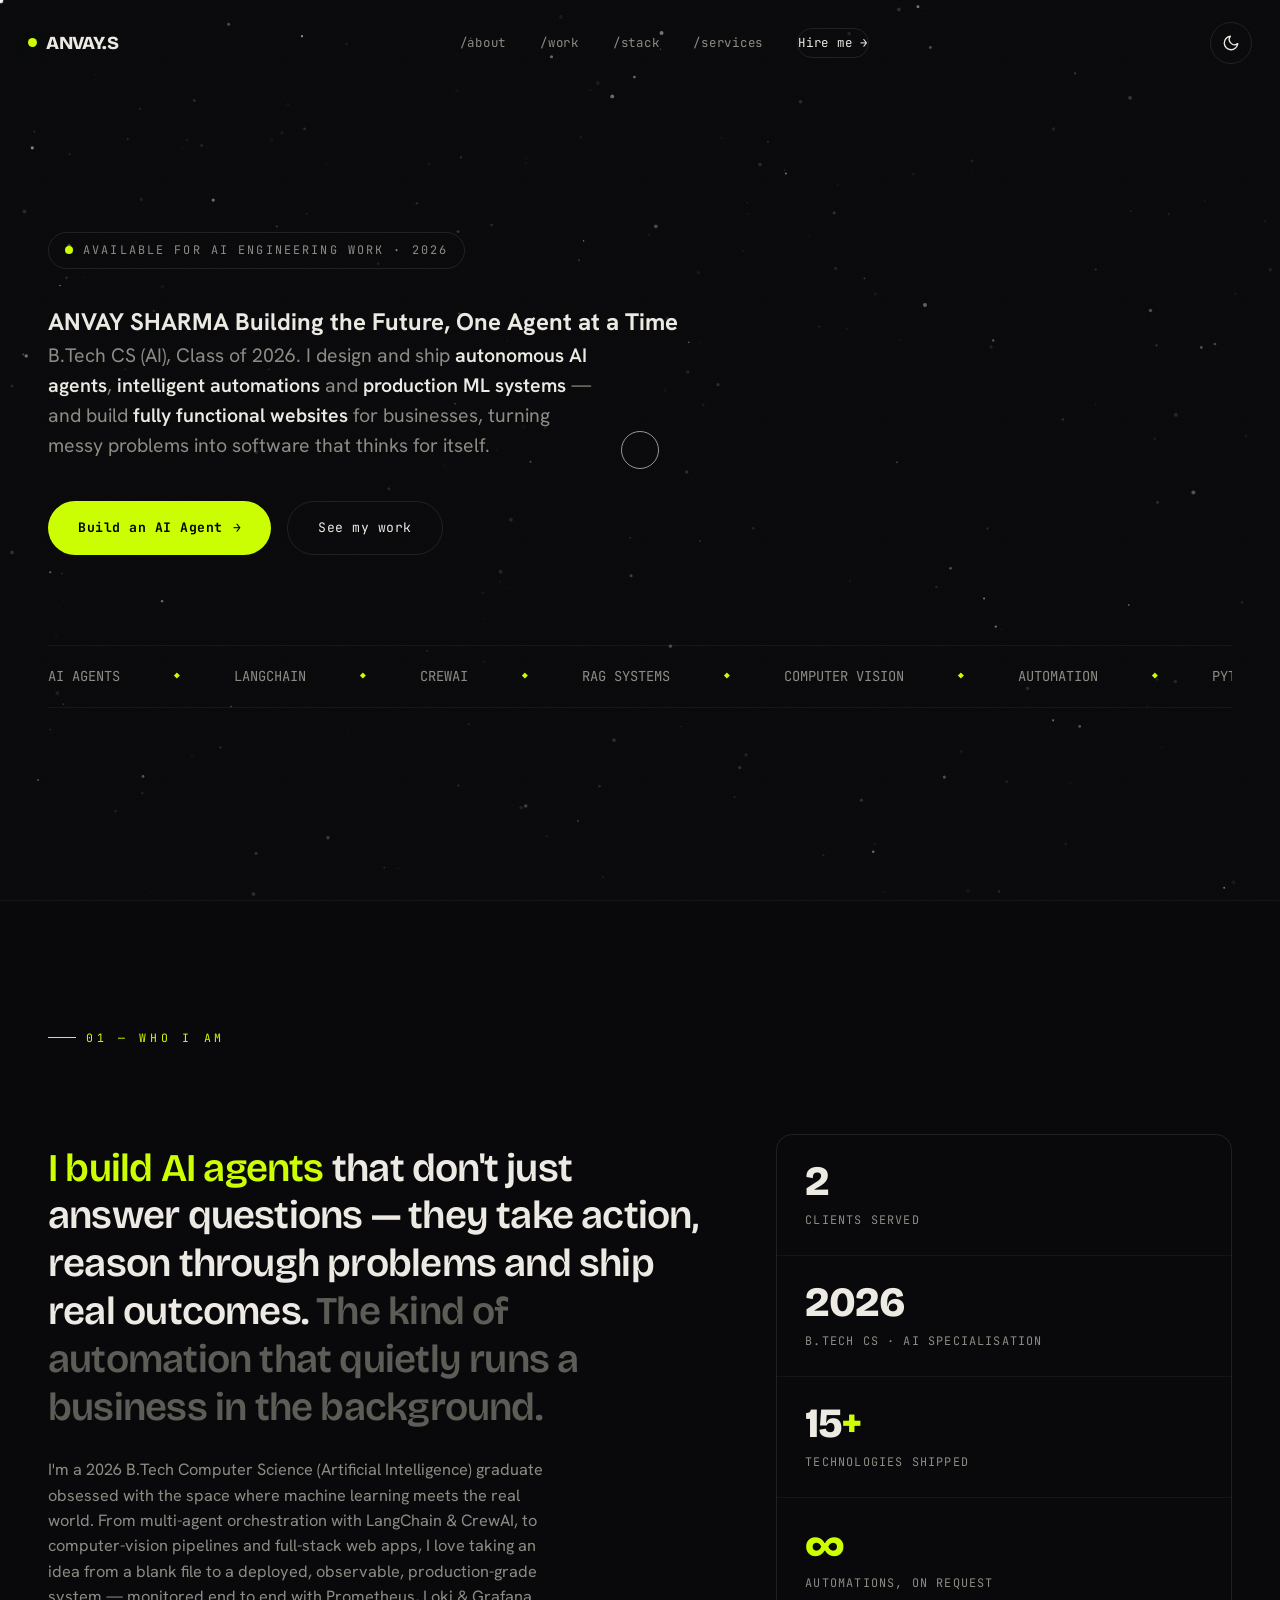
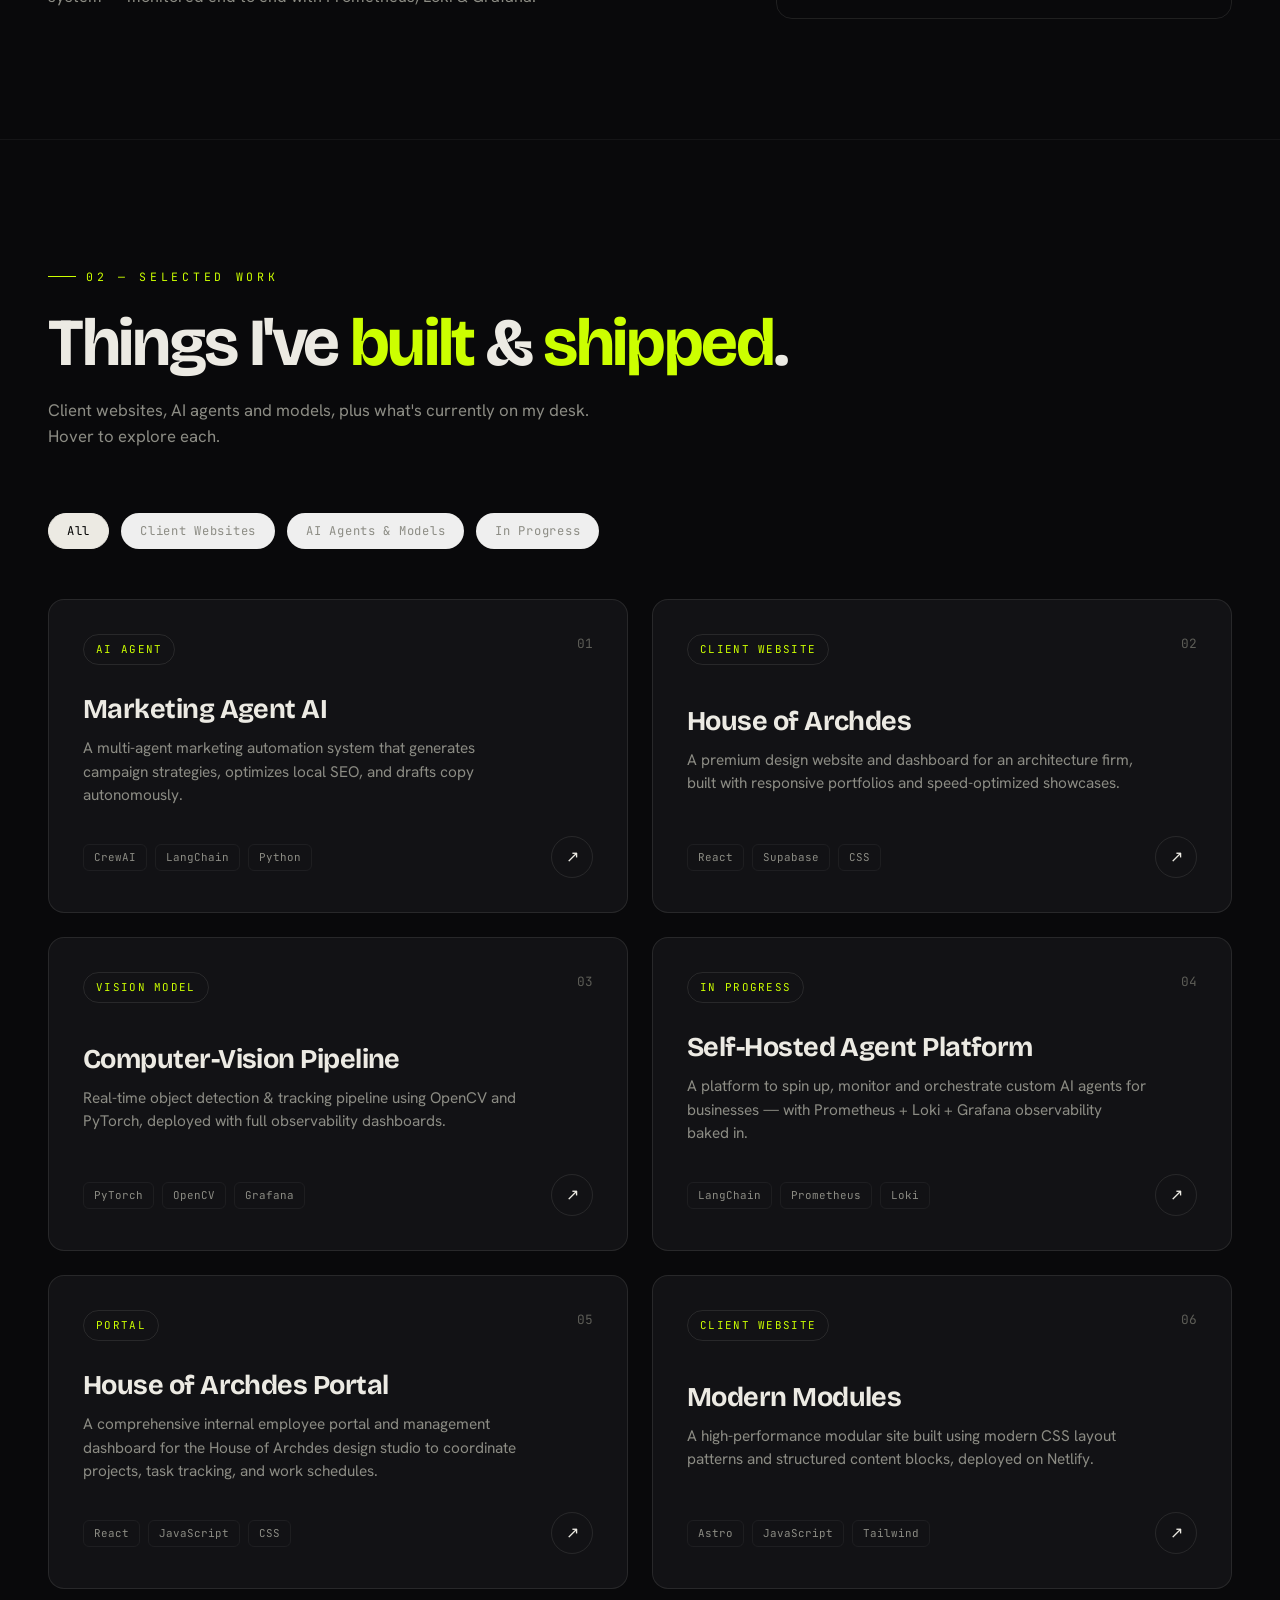
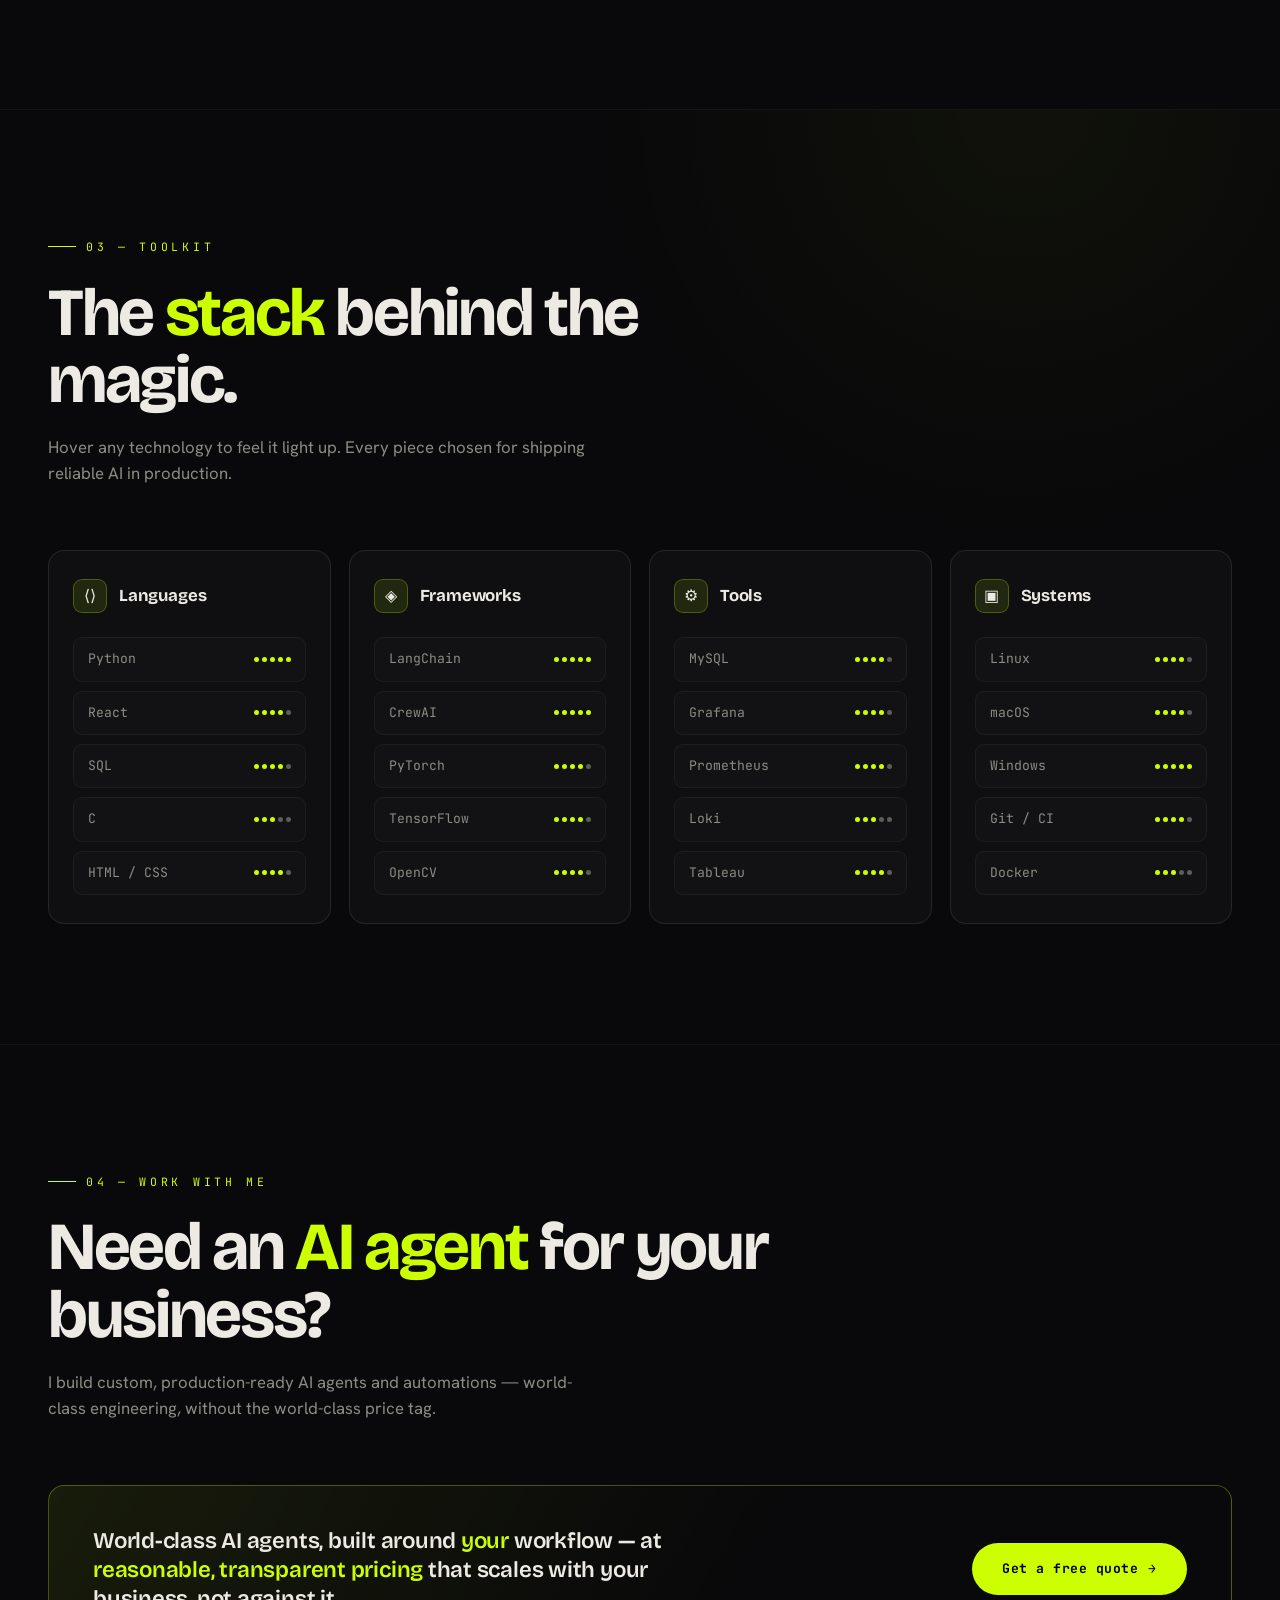
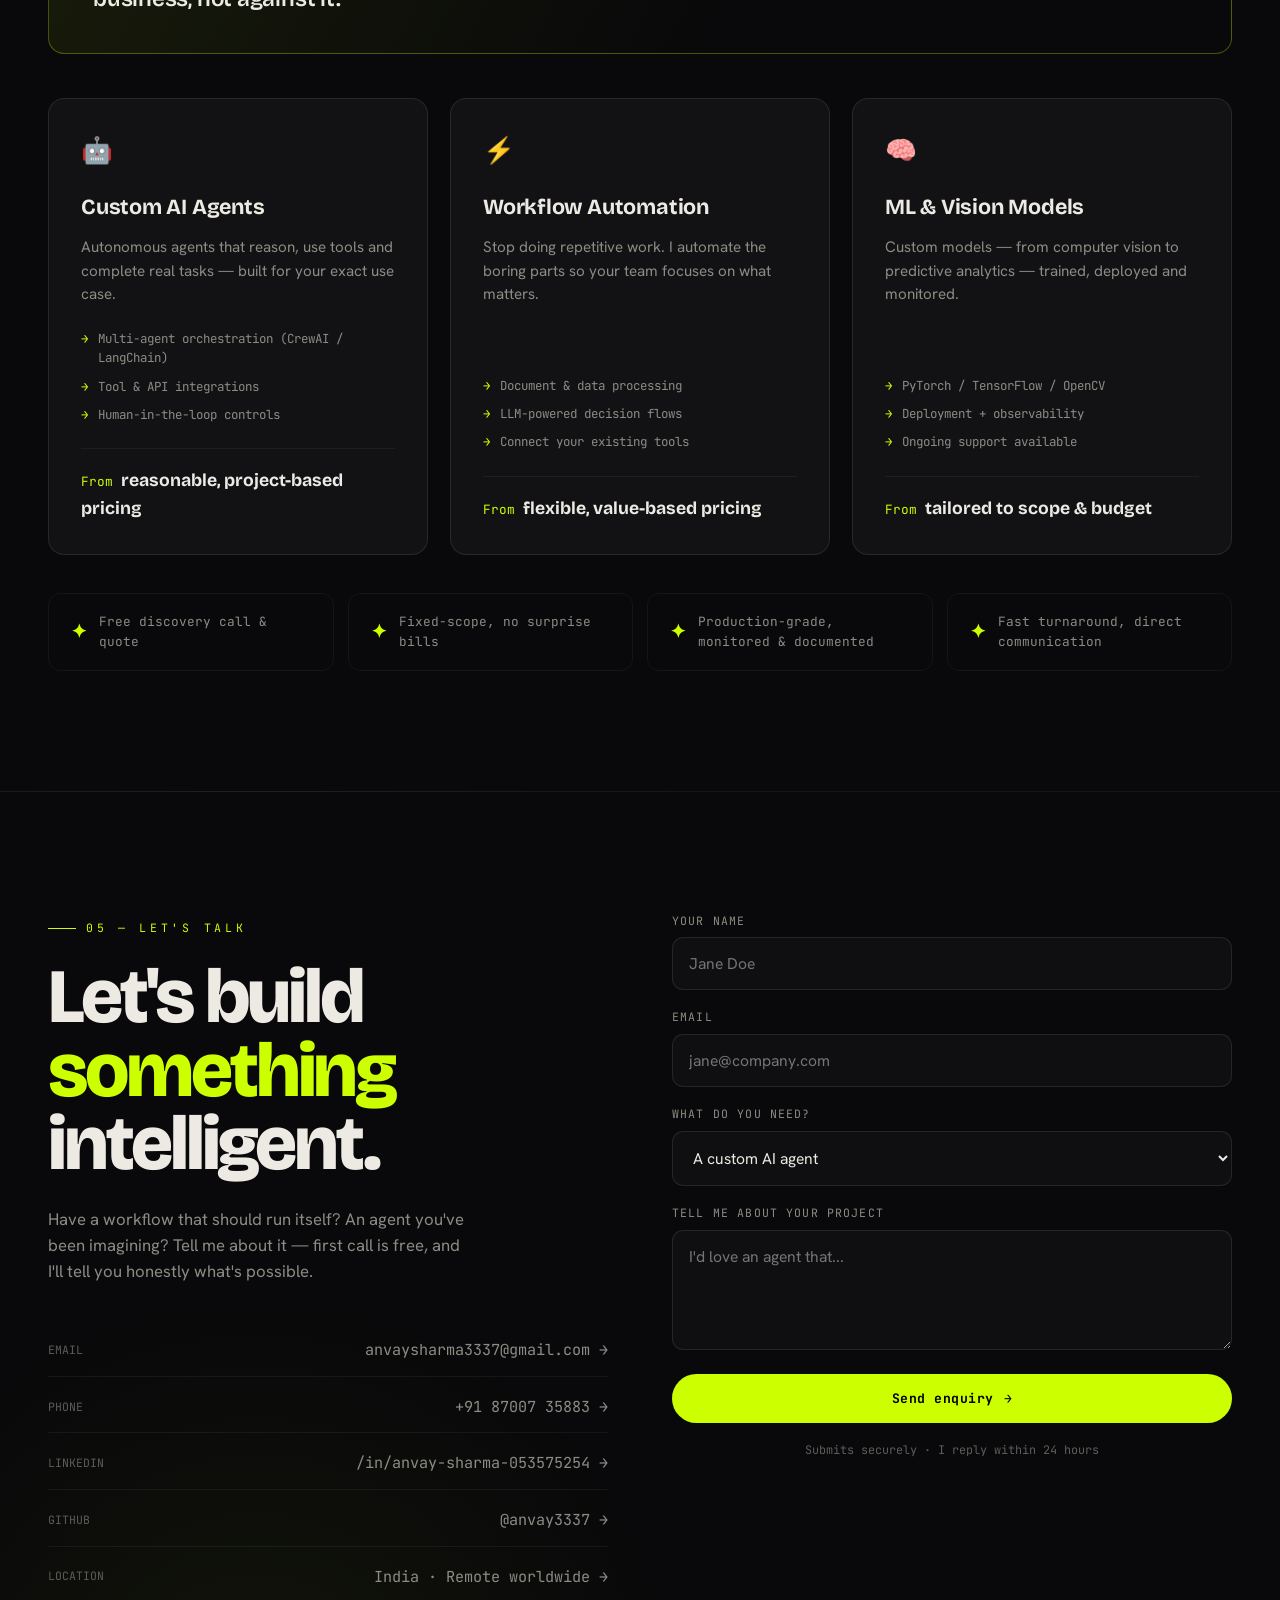
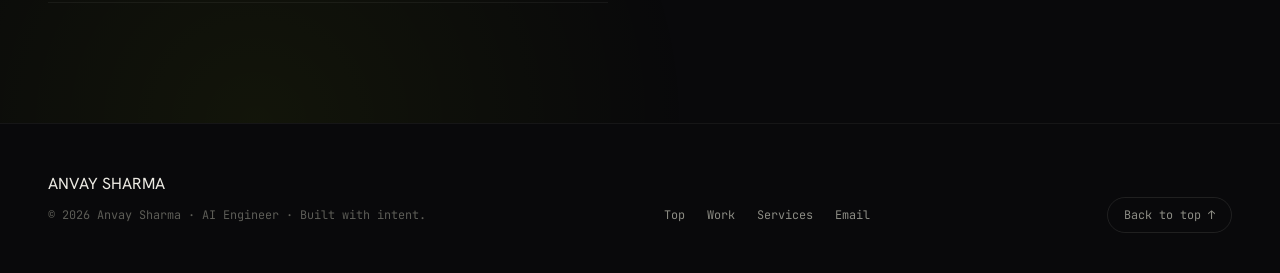
==== anvay-sharma-portfolio.html @ a7c2d381 "Replace background brain outline with updated brain.png image" ====
<!DOCTYPE html>
<html lang="en">
<head>
<meta charset="UTF-8" />
<meta name="viewport" content="width=device-width, initial-scale=1.0" />
<title>Anvay Sharma</title>
<meta name="description" content="Anvay Sharma — AI Engineer. I build world-class AI agents & automations for businesses." />

<!-- ============================================================
     FONTS  (distinctive: Bricolage Grotesque + JetBrains Mono + Hanken Grotesk)
     ============================================================ -->
<link rel="preconnect" href="https://fonts.googleapis.com">
<link rel="preconnect" href="https://fonts.gstatic.com" crossorigin>
<link href="https://fonts.googleapis.com/css2?family=Bricolage+Grotesque:opsz,wght@12..96,400;12..96,600;12..96,700;12..96,800&family=Hanken+Grotesk:wght@400;500;600&family=JetBrains+Mono:wght@400;500;700&display=swap" rel="stylesheet">

<style>
/* =================================================================
   DESIGN TOKENS
   ================================================================= */
:root{
  --bg:        #09090b;
  --bg-2:      #0f0f12;
  --bg-card:   #121215;
  --ink:       #ECEAE3;
  --muted:     #8c8c84;
  --muted-2:   #5d5d57;
  --acid:      #CCFF00;        /* electric lime — the signature */
  --acid-dim:  #9bc400;
  --line:      rgba(236,234,227,0.10);
  --line-soft: rgba(236,234,227,0.055);
  --glow:      0 0 60px rgba(204,255,0,0.25);
  --acc:       #CCFF00;        /* readable accent (text) — bright in dark mode */
  --r:         16px;
  --maxw:      1240px;
  --ease:      cubic-bezier(0.16, 1, 0.3, 1);
}

/* ---------- LIGHT THEME ---------- */
body.light{
  --bg:        #F3F1E9;
  --bg-2:      #FBFAF5;
  --bg-card:   #FFFFFF;
  --ink:       #14140F;
  --muted:     #6b6b61;
  --muted-2:   #a3a399;
  --acid:      #CCFF00;        /* keep lime bright for fills/glows */
  --acc:       #4f7000;        /* deep lime for legible accent text */
  --line:      rgba(20,20,15,0.12);
  --line-soft: rgba(20,20,15,0.07);
  --glow:      0 0 50px rgba(204,255,0,0.45);
}
/* foreground accent text uses --acc so it stays legible in light mode */
.eyebrow,.hero h1 .acc,.sec-head h2 em,.about-lead .hi,.wc-tag,
.contact-left h2 em,.svc .price,.value-strip b,
.contact-meta a:hover,.foot-links a:hover{color:var(--acc);}
.eyebrow::before{background:var(--acc);}
.svc li::before{color:var(--acc);}
body.light::after{opacity:0.015;}

/* =================================================================
   RESET / BASE
   ================================================================= */
*{margin:0;padding:0;box-sizing:border-box;}
html{scroll-behavior:smooth;}
body{
  background:var(--bg);
  color:var(--ink);
  font-family:'Hanken Grotesk',sans-serif;
  font-weight:400;
  line-height:1.55;
  overflow-x:hidden;
  -webkit-font-smoothing:antialiased;
  cursor:none;
  transition:background .5s var(--ease),color .5s var(--ease);
}
@media (pointer:coarse){ body{cursor:auto;} }
a{color:inherit;text-decoration:none;}
img{max-width:100%;display:block;}
::selection{background:var(--acid);color:#000;}

/* subtle film grain overlay */
body::after{
  content:"";position:fixed;inset:0;pointer-events:none;z-index:9998;
  opacity:0.025;
  background-image:url("data:image/svg+xml,%3Csvg xmlns='http://www.w3.org/2000/svg' width='120' height='120'%3E%3Cfilter id='n'%3E%3CfeTurbulence type='fractalNoise' baseFrequency='0.9' numOctaves='3'/%3E%3C/filter%3E%3Crect width='100%25' height='100%25' filter='url(%23n)'/%3E%3C/svg%3E");
}

/* =================================================================
   CANVAS  (mouse-reactive neural net)
   ================================================================= */
#neural{position:fixed;inset:0;z-index:0;pointer-events:none;}

/* =================================================================
   CUSTOM CURSOR
   ================================================================= */
.cursor-dot,.cursor-ring{
  position:fixed;top:0;left:0;z-index:9999;pointer-events:none;
  border-radius:50%;transform:translate(-50%,-50%);
  mix-blend-mode:difference;
}
.cursor-dot{width:7px;height:7px;background:#fff;transition:width .25s,height .25s;}
.cursor-ring{
  width:38px;height:38px;border:1px solid rgba(255,255,255,.6);
  transition:width .3s var(--ease),height .3s var(--ease),
             background .3s, border-color .3s;
}
.cursor-ring.hover{width:64px;height:64px;background:rgba(204,255,0,.15);border-color:var(--acid);}
.cursor-ring.text{width:8px;height:8px;background:#fff;border-color:transparent;}
@media (pointer:coarse){.cursor-dot,.cursor-ring{display:none;}}

/* =================================================================
   PRELOADER
   ================================================================= */
#loader{
  position:fixed;inset:0;z-index:10000;background:var(--bg);
  display:flex;align-items:center;justify-content:center;
  transition:opacity .6s,visibility .6s;
}
#loader.done{opacity:0;visibility:hidden;}
.loader-name{
  font-family:'Bricolage Grotesque';font-weight:800;
  font-size:clamp(2rem,9vw,6rem);letter-spacing:-.04em;
  color:var(--ink);overflow:hidden;display:flex;
}
.loader-name span{
  display:inline-block;transform:translateY(110%);
  animation:loadUp .8s var(--ease) forwards;
}
@keyframes loadUp{to{transform:translateY(0);}}
.loader-bar{
  position:absolute;bottom:0;left:0;height:3px;background:var(--acid);
  width:0;animation:loadBar 1.6s var(--ease) forwards;box-shadow:var(--glow);
}
@keyframes loadBar{to{width:100%;}}

/* =================================================================
   LAYOUT HELPERS
   ================================================================= */
.wrap{max-width:var(--maxw);margin:0 auto;padding:0 28px;position:relative;z-index:2;}
section{position:relative;z-index:2;}
.eyebrow{
  font-family:'JetBrains Mono';font-size:.72rem;letter-spacing:.32em;
  text-transform:uppercase;color:var(--acid);display:inline-flex;
  align-items:center;gap:10px;margin-bottom:24px;
}
.eyebrow::before{content:"";width:28px;height:1px;background:var(--acid);display:inline-block;}

/* reveal animation */
.reveal{opacity:0;transform:translateY(40px);transition:opacity .9s var(--ease),transform .9s var(--ease);}
.reveal.in{opacity:1;transform:none;}
.reveal.d1{transition-delay:.08s;} .reveal.d2{transition-delay:.16s;}
.reveal.d3{transition-delay:.24s;} .reveal.d4{transition-delay:.32s;}

/* =================================================================
   NAV
   ================================================================= */
nav{
  position:fixed;top:0;left:0;width:100%;z-index:900;
  display:flex;align-items:center;justify-content:space-between;
  padding:22px 28px;transition:padding .4s,background .4s,backdrop-filter .4s;
  max-width:100vw;
}
nav.scrolled{
  padding:14px 28px;background:rgba(9,9,11,.72);
  backdrop-filter:blur(14px);border-bottom:1px solid var(--line-soft);
}
.logo{
  font-family:'Bricolage Grotesque';font-weight:800;font-size:1.15rem;
  letter-spacing:-.02em;display:flex;align-items:center;gap:9px;
}
.logo .dot{width:9px;height:9px;border-radius:50%;background:var(--acid);box-shadow:var(--glow);
  animation:pulse 2.4s infinite;}
@keyframes pulse{0%,100%{transform:scale(1);opacity:1;}50%{transform:scale(1.4);opacity:.6;}}
.nav-links{display:flex;gap:34px;align-items:center;}
.nav-links a{
  font-family:'JetBrains Mono';font-size:.78rem;letter-spacing:.06em;
  color:var(--muted);position:relative;padding:4px 0;transition:color .3s;
}
.nav-links a::after{content:"";position:absolute;left:0;bottom:-2px;width:0;height:1px;background:var(--acid);transition:width .35s var(--ease);}
.nav-links a:hover{color:var(--ink);}
.nav-links a:hover::after{width:100%;}
.nav-cta{
  display: inline-block;
  white-space: nowrap;
  border:1px solid var(--line);
  padding: 10px 24px;
  border-radius:100px;
  color:var(--ink)!important;
  transition:all .35s var(--ease);
}
.nav-cta:hover{background:var(--acid);color:#000!important;border-color:var(--acid);}
.nav-cta::after{display:none;}
/* theme toggle */
.theme-toggle{
  width:42px;height:42px;border-radius:50%;border:1px solid var(--line);
  display:grid;place-items:center;background:transparent;color:var(--ink);
  cursor:none;transition:all .35s var(--ease);flex-shrink:0;
}
.theme-toggle:hover{background:var(--acid);color:#000;border-color:var(--acid);transform:rotate(20deg);}
.theme-toggle svg{width:18px;height:18px;}
.theme-toggle .ic-sun{display:none;}
body.light .theme-toggle .ic-sun{display:block;}
body.light .theme-toggle .ic-moon{display:none;}
@media(max-width:820px){.theme-toggle{margin-right:54px;}}
.burger{display:none;flex-direction:column;gap:5px;}
.burger span{width:24px;height:2px;background:var(--ink);transition:.3s;}
@media(max-width:820px){
  .nav-links{
    position:fixed;top:0;right:0;height:100vh;width:min(78vw,320px);
    flex-direction:column;justify-content:center;align-items:flex-start;
    padding:0 38px;gap:26px;background:var(--bg-2);
    border-left:1px solid var(--line);transform:translateX(100%);
    transition:transform .5s var(--ease);
  }
  .nav-links.open{transform:translateX(0);}
  .nav-links a{font-size:1.1rem;}
  .burger{display:flex;z-index:901;}
  .burger.open span:nth-child(1){transform:translateY(7px) rotate(45deg);}
  .burger.open span:nth-child(2){opacity:0;}
  .burger.open span:nth-child(3){transform:translateY(-7px) rotate(-45deg);}
}

/* =================================================================
   HERO
   ================================================================= */
#hero{min-height:100vh;display:flex;align-items:center;padding:120px 0 80px;}
.hero-status{
  font-family:'JetBrains Mono';font-size:.74rem;letter-spacing:.18em;
  color:var(--muted);display:inline-flex;align-items:center;gap:10px;
  border:1px solid var(--line);padding:8px 16px;border-radius:100px;margin-bottom:34px;
}
.hero-status .live{width:8px;height:8px;border-radius:50%;background:var(--acid);
  box-shadow:0 0 0 0 rgba(204,255,0,.6);animation:live 1.8s infinite;}
@keyframes live{0%{box-shadow:0 0 0 0 rgba(204,255,0,.5);}70%{box-shadow:0 0 0 10px rgba(204,255,0,0);}100%{box-shadow:0 0 0 0 rgba(204,255,0,0);}}
.hero h1{
  font-family:'Bricolage Grotesque';font-weight:800;
  font-size:clamp(2.8rem,9vw,8.2rem);line-height:.92;letter-spacing:-.045em;
  margin-bottom:30px;
}
.hero h1 .line{display:block;overflow:hidden;}
.hero h1 .line span{display:inline-block;transform:translateY(105%);
  animation:heroUp 1s var(--ease) forwards;}
.hero h1 .line:nth-child(2) span{animation-delay:.12s;}
.hero h1 .line:nth-child(3) span{animation-delay:.24s;}
@keyframes heroUp{to{transform:translateY(0);}}
.hero h1 .out{
  -webkit-text-stroke:1.5px var(--ink);color:transparent;
}
.hero h1 .acc{color:var(--acid);}
.hero h1 .tag{font-size:clamp(1.5rem,4.6vw,4rem);line-height:1.04;letter-spacing:-.03em;}
.hero h1 .line:nth-child(2){margin-top:.14em;}
.hero-sub{
  max-width:560px;font-size:clamp(1rem,2vw,1.22rem);color:var(--muted);
  margin-bottom:40px;opacity:0;animation:fadeIn 1s var(--ease) .5s forwards;
}
.hero-sub b{color:var(--ink);font-weight:600;}
@keyframes fadeIn{to{opacity:1;}}
.hero-actions{display:flex;gap:16px;flex-wrap:wrap;opacity:0;animation:fadeIn 1s var(--ease) .65s forwards;}
.btn{
  font-family:'JetBrains Mono';font-size:.82rem;letter-spacing:.04em;
  padding:16px 30px;border-radius:100px;display:inline-flex;align-items:center;gap:10px;
  transition:transform .25s var(--ease),background .3s,color .3s,box-shadow .3s;
  will-change:transform;
}
.btn-primary{background:var(--acid);color:#000;font-weight:700;}
.btn-primary:hover{box-shadow:var(--glow);}
.btn-ghost{border:1px solid var(--line);color:var(--ink);}
.btn-ghost:hover{border-color:var(--ink);}
.btn .arr{transition:transform .3s var(--ease);}
.btn:hover .arr{transform:translateX(4px);}

.hero-marquee{
  margin-top:90px;border-top:1px solid var(--line-soft);border-bottom:1px solid var(--line-soft);
  padding:18px 0;overflow:hidden;white-space:nowrap;opacity:0;animation:fadeIn 1s var(--ease) .8s forwards;
}
.hero-marquee .track{display:inline-flex;gap:54px;animation:scroll 28s linear infinite;}
.hero-marquee:hover .track{animation-play-state:paused;}
.hero-marquee span{font-family:'JetBrains Mono';font-size:.86rem;color:var(--muted);
  display:inline-flex;align-items:center;gap:54px;}
.hero-marquee span::after{content:"◆";color:var(--acid);font-size:.6rem;}
@keyframes scroll{to{transform:translateX(-50%);}}

/* =================================================================
   SECTION TITLES
   ================================================================= */
.sec-pad{padding:120px 0;}
.sec-head{margin-bottom:64px;max-width:760px;}
.sec-head h2{
  font-family:'Bricolage Grotesque';font-weight:700;
  font-size:clamp(2.1rem,5.5vw,4.2rem);line-height:1;letter-spacing:-.035em;
}
.sec-head h2 em{color:var(--acid);font-style:normal;}
.sec-head p{color:var(--muted);font-size:1.05rem;margin-top:20px;max-width:560px;}
.sec-num{font-family:'JetBrains Mono';font-size:.8rem;color:var(--muted-2);}

/* =================================================================
   ABOUT
   ================================================================= */
#about{border-top:1px solid var(--line-soft);}
.about-grid{display:grid;grid-template-columns:1.3fr .9fr;gap:70px;align-items:center;}
.about-lead{font-family:'Bricolage Grotesque';font-weight:600;
  font-size:clamp(1.5rem,3.4vw,2.45rem);line-height:1.22;letter-spacing:-.02em;}
.about-lead .hi{color:var(--acid);}
.about-lead .dim{color:var(--muted-2);}
.about-body{color:var(--muted);margin-top:26px;font-size:1.02rem;max-width:520px;}
.stats{display:flex;flex-direction:column;gap:0;border:1px solid var(--line);border-radius:var(--r);overflow:hidden;}
.stat{padding:26px 28px;border-bottom:1px solid var(--line-soft);transition:background .35s,padding-left .35s var(--ease);}
.stat:last-child{border-bottom:none;}
.stat:hover{background:var(--bg-card);padding-left:38px;}
.stat .n{font-family:'Bricolage Grotesque';font-weight:800;font-size:2.6rem;letter-spacing:-.03em;color:var(--ink);line-height:1;}
.stat .n em{color:var(--acid);font-style:normal;}
.stat .l{font-family:'JetBrains Mono';font-size:.74rem;letter-spacing:.1em;text-transform:uppercase;color:var(--muted);margin-top:8px;}
@media(max-width:820px){.about-grid{grid-template-columns:1fr;gap:44px;}}

/* =================================================================
   WORK
   ================================================================= */
#work{border-top:1px solid var(--line-soft);}
.filters{display:flex;gap:12px;flex-wrap:wrap;margin-bottom:50px;}
.filter{
  font-family:'JetBrains Mono';font-size:.76rem;letter-spacing:.06em;
  padding:9px 18px;border:1px solid var(--line);border-radius:100px;color:var(--muted);
  transition:all .3s var(--ease);
}
.filter:hover{color:var(--ink);border-color:var(--muted);}
.filter.active{background:var(--ink);color:#000;border-color:var(--ink);}
.work-grid{display:grid;grid-template-columns:repeat(2,1fr);gap:24px;}
.work-card{
  position:relative;background:var(--bg-card);border:1px solid var(--line);
  border-radius:var(--r);padding:34px;overflow:hidden;min-height:300px;
  display:flex;flex-direction:column;justify-content:space-between;
  transition:transform .5s var(--ease),border-color .4s,opacity .4s;
  transform-style:preserve-3d;will-change:transform;
}
.work-card.hide{display:none;}
.work-card::before{
  content:"";position:absolute;inset:0;border-radius:var(--r);opacity:0;
  background:radial-gradient(420px circle at var(--mx,50%) var(--my,50%),rgba(204,255,0,.12),transparent 55%);
  transition:opacity .4s;pointer-events:none;
}
.work-card:hover{border-color:rgba(204,255,0,.4);}
.work-card:hover::before{opacity:1;}
.wc-top{display:flex;align-items:flex-start;justify-content:space-between;}
.wc-tag{
  font-family:'JetBrains Mono';font-size:.68rem;letter-spacing:.12em;
  text-transform:uppercase;padding:6px 12px;border-radius:100px;
  border:1px solid var(--line);color:var(--acid);
}
.wc-idx{font-family:'JetBrains Mono';font-size:.8rem;color:var(--muted-2);}
.wc-body h3{font-family:'Bricolage Grotesque';font-weight:700;font-size:1.7rem;
  letter-spacing:-.02em;margin:30px 0 12px;line-height:1.1;}
.wc-body p{color:var(--muted);font-size:.96rem;max-width:90%;}
.wc-foot{display:flex;align-items:center;justify-content:space-between;margin-top:28px;}
.wc-stack{display:flex;gap:8px;flex-wrap:wrap;}
.wc-stack span{font-family:'JetBrains Mono';font-size:.68rem;color:var(--muted);
  border:1px solid var(--line-soft);padding:4px 10px;border-radius:6px;}
.wc-go{width:42px;height:42px;border-radius:50%;border:1px solid var(--line);
  display:grid;place-items:center;transition:all .35s var(--ease);flex-shrink:0;}
.work-card:hover .wc-go{background:var(--acid);border-color:var(--acid);color:#000;transform:rotate(-45deg);}
@media(max-width:820px){.work-grid{grid-template-columns:1fr;}}

/* =================================================================
   TECH STACK
   ================================================================= */
#stack{border-top:1px solid var(--line-soft);background:
  radial-gradient(900px circle at 80% 0%,rgba(204,255,0,.04),transparent 50%);}
.stack-cats{display:grid;grid-template-columns:repeat(4,1fr);gap:18px;}
.cat{
  border:1px solid var(--line);border-radius:var(--r);padding:28px 24px;
  background:var(--bg-2);transition:transform .4s var(--ease),border-color .4s;
}
.cat:hover{transform:translateY(-6px);border-color:rgba(204,255,0,.3);}
.cat-h{display:flex;align-items:center;gap:12px;margin-bottom:24px;}
.cat-h .ic{width:34px;height:34px;border-radius:9px;display:grid;place-items:center;
  background:rgba(204,255,0,.1);border:1px solid rgba(204,255,0,.25);font-size:1rem;}
.cat-h h4{font-family:'Bricolage Grotesque';font-weight:700;font-size:1.05rem;letter-spacing:-.01em;}
.chips{display:flex;flex-direction:column;gap:9px;}
.chip{
  display:flex;align-items:center;justify-content:space-between;
  font-family:'JetBrains Mono';font-size:.82rem;color:var(--muted);
  padding:11px 14px;border-radius:9px;background:var(--bg-card);
  border:1px solid var(--line-soft);cursor:none;
  transition:all .3s var(--ease);
}
.chip:hover{color:#000;background:var(--acid);border-color:var(--acid);transform:translateX(6px);}
.chip .lvl{display:flex;gap:3px;}
.chip .lvl i{width:5px;height:5px;border-radius:50%;background:var(--muted-2);transition:background .3s;}
.chip:hover .lvl i{background:#000;}
.chip .lvl i.on{background:var(--acid);}
.chip:hover .lvl i.on{background:#000;}
@media(max-width:980px){.stack-cats{grid-template-columns:repeat(2,1fr);}}
@media(max-width:520px){.stack-cats{grid-template-columns:1fr;}}

/* =================================================================
   SERVICES / HIRE ME  (the conversion section)
   ================================================================= */
#services{border-top:1px solid var(--line-soft);}
.svc-banner{
  border:1px solid rgba(204,255,0,.3);border-radius:var(--r);
  background:linear-gradient(120deg,rgba(204,255,0,.08),transparent 60%);
  padding:40px 44px;margin-bottom:44px;display:flex;align-items:center;
  justify-content:space-between;gap:30px;flex-wrap:wrap;
}
.svc-banner p{font-family:'Bricolage Grotesque';font-weight:600;font-size:1.4rem;
  letter-spacing:-.01em;max-width:640px;line-height:1.3;}
.svc-banner p span{color:var(--acid);}
.svc-grid{display:grid;grid-template-columns:repeat(3,1fr);gap:22px;}
.svc{
  border:1px solid var(--line);border-radius:var(--r);padding:32px;
  background:var(--bg-card);position:relative;overflow:hidden;
  transition:transform .45s var(--ease),border-color .4s;display:flex;flex-direction:column;
}
.svc:hover{transform:translateY(-8px);border-color:rgba(204,255,0,.45);}
.svc-ic{font-size:1.6rem;margin-bottom:20px;}
.svc h3{font-family:'Bricolage Grotesque';font-weight:700;font-size:1.35rem;letter-spacing:-.01em;margin-bottom:12px;}
.svc p{color:var(--muted);font-size:.95rem;margin-bottom:22px;flex:1;}
.svc ul{list-style:none;display:flex;flex-direction:column;gap:9px;margin-bottom:24px;}
.svc li{font-family:'JetBrains Mono';font-size:.78rem;color:var(--muted);display:flex;gap:10px;align-items:flex-start;}
.svc li::before{content:"→";color:var(--acid);}
.svc .price{font-family:'JetBrains Mono';font-size:.8rem;color:var(--acid);
  padding-top:18px;border-top:1px solid var(--line-soft);}
.svc .price b{font-family:'Bricolage Grotesque';font-size:1.1rem;color:var(--ink);}
@media(max-width:980px){.svc-grid{grid-template-columns:1fr;}}

/* value strip */
.value-strip{display:flex;gap:14px;flex-wrap:wrap;margin-top:38px;}
.value-strip div{flex:1;min-width:200px;border:1px solid var(--line-soft);border-radius:12px;
  padding:18px 22px;font-family:'JetBrains Mono';font-size:.8rem;color:var(--muted);
  display:flex;gap:12px;align-items:center;transition:border-color .3s,color .3s;}
.value-strip div:hover{border-color:var(--acid);color:var(--ink);}
.value-strip b{color:var(--acid);font-size:1.2rem;}

/* =================================================================
   CONTACT
   ================================================================= */
#contact{border-top:1px solid var(--line-soft);
  background:radial-gradient(800px circle at 20% 100%,rgba(204,255,0,.05),transparent 55%);}
.contact-grid{display:grid;grid-template-columns:1fr 1fr;gap:64px;align-items:start;}
.contact-left h2{font-family:'Bricolage Grotesque';font-weight:800;
  font-size:clamp(2.4rem,6vw,5rem);line-height:.96;letter-spacing:-.04em;}
.contact-left h2 em{color:var(--acid);font-style:normal;}
.contact-left p{color:var(--muted);margin-top:24px;font-size:1.05rem;max-width:420px;}
.contact-meta{margin-top:40px;display:flex;flex-direction:column;gap:4px;}
.contact-meta a{font-family:'JetBrains Mono';font-size:.95rem;padding:14px 0;
  border-bottom:1px solid var(--line-soft);display:flex;justify-content:space-between;
  align-items:center;color:var(--muted);transition:color .3s,padding-left .3s var(--ease);}
.contact-meta a:hover{color:var(--acid);padding-left:10px;}
.contact-meta a span{color:var(--muted-2);font-size:.72rem;}

.form{display:flex;flex-direction:column;gap:18px;}
.field{display:flex;flex-direction:column;gap:8px;}
.field label{font-family:'JetBrains Mono';font-size:.72rem;letter-spacing:.1em;text-transform:uppercase;color:var(--muted);}
.field input,.field textarea,.field select{
  background:var(--bg-2);border:1px solid var(--line);border-radius:11px;
  padding:15px 16px;color:var(--ink);font-family:'Hanken Grotesk';font-size:.98rem;
  transition:border-color .3s,background .3s;cursor:none;
}
.field input:focus,.field textarea:focus,.field select:focus{
  outline:none;border-color:var(--acid);background:var(--bg-card);}
.field textarea{resize:vertical;min-height:120px;}
.form .btn-primary{justify-content:center;border:none;cursor:none;margin-top:6px;}
.form-note{font-family:'JetBrains Mono';font-size:.74rem;color:var(--muted-2);text-align:center;}
@media(max-width:820px){.contact-grid{grid-template-columns:1fr;gap:48px;}}

/* =================================================================
   FOOTER
   ================================================================= */
footer{border-top:1px solid var(--line-soft);padding:48px 0 40px;}
.foot{display:flex;justify-content:space-between;align-items:center;gap:24px;flex-wrap:wrap;}
.foot .big{font-family:'Bricolage Grotesque';font-weight:800;font-size:clamp(3rem,16vw,11rem);
  letter-spacing:-.05em;line-height:.8;color:transparent;-webkit-text-stroke:1px var(--line);
  width:100%;text-align:center;margin-bottom:30px;user-select:none;}
.foot small{font-family:'JetBrains Mono';font-size:.74rem;color:var(--muted-2);}
.foot-links{display:flex;gap:22px;}
.foot-links a{font-family:'JetBrains Mono';font-size:.74rem;color:var(--muted);transition:color .3s;}
.foot-links a:hover{color:var(--acid);}
.totop{font-family:'JetBrains Mono';font-size:.74rem;color:var(--muted);
  border:1px solid var(--line);border-radius:100px;padding:8px 16px;transition:all .3s var(--ease);}
.totop:hover{background:var(--acid);color:#000;border-color:var(--acid);}
</style>
</head>
<body>

<!-- ===================== PRELOADER ===================== -->
<div id="loader">
  <div class="loader-name" id="loaderName"></div>
  <div class="loader-bar"></div>
</div>

<!-- ===================== CUSTOM CURSOR ===================== -->
<div class="cursor-dot" id="cDot"></div>
<div class="cursor-ring" id="cRing"></div>

<!-- ===================== NEURAL CANVAS ===================== -->
<canvas id="neural"></canvas>

<!-- ===================== NAV ===================== -->
<nav id="nav">
  <a href="#hero" class="logo"><span class="dot"></span>ANVAY.S</a>
  <div class="nav-links" id="navLinks">
    <a href="#about">/about</a>
    <a href="#work">/work</a>
    <a href="#stack">/stack</a>
    <a href="#services">/services</a>
    <a href="#contact" class="nav-cta">Hire me →</a>
  </div>
  <button class="theme-toggle" id="themeToggle" aria-label="Toggle light/dark theme">
    <svg class="ic-moon" viewBox="0 0 24 24" fill="none" stroke="currentColor" stroke-width="1.8" stroke-linecap="round" stroke-linejoin="round"><path d="M21 12.8A9 9 0 1 1 11.2 3a7 7 0 0 0 9.8 9.8z"/></svg>
    <svg class="ic-sun" viewBox="0 0 24 24" fill="none" stroke="currentColor" stroke-width="1.8" stroke-linecap="round" stroke-linejoin="round"><circle cx="12" cy="12" r="4.2"/><path d="M12 2v2.5M12 19.5V22M4.2 4.2l1.8 1.8M18 18l1.8 1.8M2 12h2.5M19.5 12H22M4.2 19.8l1.8-1.8M18 6l1.8-1.8"/></svg>
  </button>
  <div class="burger" id="burger"><span></span><span></span><span></span></div>
</nav>

<!-- ===================== HERO ===================== -->
<section id="hero">
  <div class="wrap">
    <div class="hero-status"><span class="live"></span>AVAILABLE FOR AI ENGINEERING WORK · 2026</div>
    <h1 class="hero">
      <span class="line"><span>ANVAY&nbsp;SHARMA</span></span>
      <span class="line tag"><span>Building&nbsp;the&nbsp;Future,</span></span>
      <span class="line tag"><span class="acc">One&nbsp;Agent&nbsp;at&nbsp;a&nbsp;Time</span></span>
    </h1>
    <p class="hero-sub">
      B.Tech CS (AI), Class of 2026. I design and ship <b>autonomous AI agents</b>,
      <b>intelligent automations</b> and <b>production ML systems</b> — and build
      <b>fully functional websites</b> for businesses, turning messy problems into
      software that thinks for itself.
    </p>
    <div class="hero-actions">
      <a href="#services" class="btn btn-primary" data-magnetic>Build an AI Agent <span class="arr">→</span></a>
      <a href="#work" class="btn btn-ghost" data-magnetic>See my work</a>
    </div>

    <div class="hero-marquee">
      <div class="track" id="marqueeTrack">
        <span>AI AGENTS</span><span>LANGCHAIN</span><span>CREWAI</span><span>RAG SYSTEMS</span>
        <span>COMPUTER VISION</span><span>AUTOMATION</span><span>PYTORCH</span><span>TENSORFLOW</span>
      </div>
    </div>
  </div>
</section>

<!-- ===================== ABOUT ===================== -->
<section id="about" class="sec-pad">
  <div class="wrap">
    <div class="sec-head reveal">
      <div class="eyebrow">01 — Who I am</div>
    </div>
    <div class="about-grid">
      <div class="reveal">
        <p class="about-lead">
          <span class="hi">I build AI agents</span> that don't just answer questions —
          they take action, reason through problems and ship real outcomes.
          <span class="dim">The kind of automation that quietly runs a business in the background.</span>
        </p>
        <p class="about-body">
          I'm a 2026 B.Tech Computer Science (Artificial Intelligence) graduate obsessed with the
          space where machine learning meets the real world. From multi-agent orchestration with
          LangChain &amp; CrewAI, to computer-vision pipelines and full-stack web apps, I love taking
          an idea from a blank file to a deployed, observable, production-grade system —
          monitored end to end with Prometheus, Loki &amp; Grafana.
        </p>
      </div>
      <div class="stats reveal d1">
        <div class="stat"><div class="n">2</div><div class="l">Clients Served</div></div>
        <div class="stat"><div class="n">2026</div><div class="l">B.Tech CS · AI Specialisation</div></div>
        <div class="stat"><div class="n">15<em>+</em></div><div class="l">Technologies Shipped</div></div>
        <div class="stat"><div class="n"><em>∞</em></div><div class="l">Automations, On Request</div></div>
      </div>
    </div>
  </div>
</section>

<!-- ===================== WORK ===================== -->
<section id="work" class="sec-pad">
  <div class="wrap">
    <div class="sec-head reveal">
      <div class="eyebrow">02 — Selected work</div>
      <h2>Things I've <em>built</em> &amp; <em>shipped</em>.</h2>
      <p>Client websites, AI agents and models, plus what's currently on my desk. Hover to explore each.</p>
    </div>

    <div class="filters reveal d1">
      <button class="filter active" data-filter="all">All</button>
      <button class="filter" data-filter="web">Client Websites</button>
      <button class="filter" data-filter="ai">AI Agents &amp; Models</button>
      <button class="filter" data-filter="wip">In Progress</button>
    </div>

    <!-- =========================================================
         ✏️  EDIT YOUR PROJECTS HERE
         Change data-cat (web / ai / wip), titles, descriptions,
         tech tags and the link in each <a> wrapper / wc-go.
         ========================================================= -->
    <div class="work-grid" id="workGrid">

      <!-- AI AGENT -->
      <div class="work-card reveal" data-cat="ai" data-tilt>
        <div class="wc-top"><span class="wc-tag">AI Agent</span><span class="wc-idx">01</span></div>
        <div class="wc-body">
          <h3>Marketing Agent AI</h3>
          <p>A multi-agent marketing automation system that generates campaign strategies, optimizes local SEO, and drafts copy autonomously.</p>
        </div>
        <div class="wc-foot">
          <div class="wc-stack"><span>CrewAI</span><span>LangChain</span><span>Python</span></div>
          <a href="https://marketingagentai.netlify.app/" class="wc-go" aria-label="View project" target="_blank" rel="noopener noreferrer">↗</a>
        </div>
      </div>

      <!-- CLIENT WEBSITE -->
      <div class="work-card reveal d1" data-cat="web" data-tilt>
        <div class="wc-top"><span class="wc-tag">Client Website</span><span class="wc-idx">02</span></div>
        <div class="wc-body">
          <h3>House of Archdes</h3>
          <p>A premium design website and dashboard for an architecture firm, built with responsive portfolios and speed-optimized showcases.</p>
        </div>
        <div class="wc-foot">
          <div class="wc-stack"><span>React</span><span>Supabase</span><span>CSS</span></div>
          <a href="https://www.houseofarchdes.com/" class="wc-go" aria-label="View project" target="_blank" rel="noopener noreferrer">↗</a>
        </div>
      </div>

      <!-- AI MODEL -->
      <div class="work-card reveal d2" data-cat="ai" data-tilt>
        <div class="wc-top"><span class="wc-tag">Vision Model</span><span class="wc-idx">03</span></div>
        <div class="wc-body">
          <h3>Computer-Vision Pipeline</h3>
          <p>Real-time object detection &amp; tracking pipeline using OpenCV and PyTorch, deployed with full observability dashboards.</p>
        </div>
        <div class="wc-foot">
          <div class="wc-stack"><span>PyTorch</span><span>OpenCV</span><span>Grafana</span></div>
          <a href="#" class="wc-go" aria-label="View project">↗</a>
        </div>
      </div>

      <!-- WIP -->
      <div class="work-card reveal d3" data-cat="wip" data-tilt>
        <div class="wc-top"><span class="wc-tag">In Progress</span><span class="wc-idx">04</span></div>
        <div class="wc-body">
          <h3>Self-Hosted Agent Platform</h3>
          <p>A platform to spin up, monitor and orchestrate custom AI agents for businesses — with Prometheus + Loki + Grafana observability baked in.</p>
        </div>
        <div class="wc-foot">
          <div class="wc-stack"><span>LangChain</span><span>Prometheus</span><span>Loki</span></div>
          <a href="#" class="wc-go" aria-label="View project">↗</a>
        </div>
      </div>

      <!-- PORTAL -->
      <div class="work-card reveal" data-cat="web" data-tilt>
        <div class="wc-top"><span class="wc-tag">Portal</span><span class="wc-idx">05</span></div>
        <div class="wc-body">
          <h3>House of Archdes Portal</h3>
          <p>A comprehensive internal employee portal and management dashboard for the House of Archdes design studio to coordinate projects, task tracking, and work schedules.</p>
        </div>
        <div class="wc-foot">
          <div class="wc-stack"><span>React</span><span>JavaScript</span><span>CSS</span></div>
          <a href="https://hoaportal.netlify.app/" class="wc-go" aria-label="View project" target="_blank" rel="noopener noreferrer">↗</a>
        </div>
      </div>

      <!-- CLIENT WEBSITE -->
      <div class="work-card reveal d1" data-cat="web" data-tilt>
        <div class="wc-top"><span class="wc-tag">Client Website</span><span class="wc-idx">06</span></div>
        <div class="wc-body">
          <h3>Modern Modules</h3>
          <p>A high-performance modular site built using modern CSS layout patterns and structured content blocks, deployed on Netlify.</p>
        </div>
        <div class="wc-foot">
          <div class="wc-stack"><span>Astro</span><span>JavaScript</span><span>Tailwind</span></div>
          <a href="https://modern-modules.netlify.app/" class="wc-go" aria-label="View project" target="_blank" rel="noopener noreferrer">↗</a>
        </div>
      </div>

    </div>
  </div>
</section>

<!-- ===================== TECH STACK ===================== -->
<section id="stack" class="sec-pad">
  <div class="wrap">
    <div class="sec-head reveal">
      <div class="eyebrow">03 — Toolkit</div>
      <h2>The <em>stack</em> behind the magic.</h2>
      <p>Hover any technology to feel it light up. Every piece chosen for shipping reliable AI in production.</p>
    </div>

    <div class="stack-cats">
      <div class="cat reveal" data-tilt>
        <div class="cat-h"><div class="ic">⟨⟩</div><h4>Languages</h4></div>
        <div class="chips">
          <div class="chip">Python <span class="lvl"><i class="on"></i><i class="on"></i><i class="on"></i><i class="on"></i><i class="on"></i></span></div>
          <div class="chip">React <span class="lvl"><i class="on"></i><i class="on"></i><i class="on"></i><i class="on"></i><i></i></span></div>
          <div class="chip">SQL <span class="lvl"><i class="on"></i><i class="on"></i><i class="on"></i><i class="on"></i><i></i></span></div>
          <div class="chip">C <span class="lvl"><i class="on"></i><i class="on"></i><i class="on"></i><i></i><i></i></span></div>
          <div class="chip">HTML / CSS <span class="lvl"><i class="on"></i><i class="on"></i><i class="on"></i><i class="on"></i><i></i></span></div>
        </div>
      </div>

      <div class="cat reveal d1" data-tilt>
        <div class="cat-h"><div class="ic">◈</div><h4>Frameworks</h4></div>
        <div class="chips">
          <div class="chip">LangChain <span class="lvl"><i class="on"></i><i class="on"></i><i class="on"></i><i class="on"></i><i class="on"></i></span></div>
          <div class="chip">CrewAI <span class="lvl"><i class="on"></i><i class="on"></i><i class="on"></i><i class="on"></i><i class="on"></i></span></div>
          <div class="chip">PyTorch <span class="lvl"><i class="on"></i><i class="on"></i><i class="on"></i><i class="on"></i><i></i></span></div>
          <div class="chip">TensorFlow <span class="lvl"><i class="on"></i><i class="on"></i><i class="on"></i><i class="on"></i><i></i></span></div>
          <div class="chip">OpenCV <span class="lvl"><i class="on"></i><i class="on"></i><i class="on"></i><i class="on"></i><i></i></span></div>
        </div>
      </div>

      <div class="cat reveal d2" data-tilt>
        <div class="cat-h"><div class="ic">⚙</div><h4>Tools</h4></div>
        <div class="chips">
          <div class="chip">MySQL <span class="lvl"><i class="on"></i><i class="on"></i><i class="on"></i><i class="on"></i><i></i></span></div>
          <div class="chip">Grafana <span class="lvl"><i class="on"></i><i class="on"></i><i class="on"></i><i class="on"></i><i></i></span></div>
          <div class="chip">Prometheus <span class="lvl"><i class="on"></i><i class="on"></i><i class="on"></i><i class="on"></i><i></i></span></div>
          <div class="chip">Loki <span class="lvl"><i class="on"></i><i class="on"></i><i class="on"></i><i></i><i></i></span></div>
          <div class="chip">Tableau <span class="lvl"><i class="on"></i><i class="on"></i><i class="on"></i><i class="on"></i><i></i></span></div>
        </div>
      </div>

      <div class="cat reveal d3" data-tilt>
        <div class="cat-h"><div class="ic">▣</div><h4>Systems</h4></div>
        <div class="chips">
          <div class="chip">Linux <span class="lvl"><i class="on"></i><i class="on"></i><i class="on"></i><i class="on"></i><i></i></span></div>
          <div class="chip">macOS <span class="lvl"><i class="on"></i><i class="on"></i><i class="on"></i><i class="on"></i><i></i></span></div>
          <div class="chip">Windows <span class="lvl"><i class="on"></i><i class="on"></i><i class="on"></i><i class="on"></i><i class="on"></i></span></div>
          <div class="chip">Git / CI <span class="lvl"><i class="on"></i><i class="on"></i><i class="on"></i><i class="on"></i><i></i></span></div>
          <div class="chip">Docker <span class="lvl"><i class="on"></i><i class="on"></i><i class="on"></i><i></i><i></i></span></div>
        </div>
      </div>
    </div>
  </div>
</section>

<!-- ===================== SERVICES / HIRE ME ===================== -->
<section id="services" class="sec-pad">
  <div class="wrap">
    <div class="sec-head reveal">
      <div class="eyebrow">04 — Work with me</div>
      <h2>Need an <em>AI agent</em> for your business?</h2>
      <p>I build custom, production-ready AI agents and automations — world-class engineering, without the world-class price tag.</p>
    </div>

    <div class="svc-banner reveal">
      <p>World-class AI agents, built around <span>your</span> workflow — at <span>reasonable, transparent pricing</span> that scales with your business, not against it.</p>
      <a href="#contact" class="btn btn-primary" data-magnetic>Get a free quote <span class="arr">→</span></a>
    </div>

    <div class="svc-grid">
      <div class="svc reveal" data-tilt>
        <div class="svc-ic">🤖</div>
        <h3>Custom AI Agents</h3>
        <p>Autonomous agents that reason, use tools and complete real tasks — built for your exact use case.</p>
        <ul>
          <li>Multi-agent orchestration (CrewAI / LangChain)</li>
          <li>Tool &amp; API integrations</li>
          <li>Human-in-the-loop controls</li>
        </ul>
        <div class="price">From <b>reasonable, project-based pricing</b></div>
      </div>

      <div class="svc reveal d1" data-tilt>
        <div class="svc-ic">⚡</div>
        <h3>Workflow Automation</h3>
        <p>Stop doing repetitive work. I automate the boring parts so your team focuses on what matters.</p>
        <ul>
          <li>Document &amp; data processing</li>
          <li>LLM-powered decision flows</li>
          <li>Connect your existing tools</li>
        </ul>
        <div class="price">From <b>flexible, value-based pricing</b></div>
      </div>

      <div class="svc reveal d2" data-tilt>
        <div class="svc-ic">🧠</div>
        <h3>ML &amp; Vision Models</h3>
        <p>Custom models — from computer vision to predictive analytics — trained, deployed and monitored.</p>
        <ul>
          <li>PyTorch / TensorFlow / OpenCV</li>
          <li>Deployment + observability</li>
          <li>Ongoing support available</li>
        </ul>
        <div class="price">From <b>tailored to scope &amp; budget</b></div>
      </div>
    </div>

    <div class="value-strip reveal d1">
      <div><b>✦</b> Free discovery call &amp; quote</div>
      <div><b>✦</b> Fixed-scope, no surprise bills</div>
      <div><b>✦</b> Production-grade, monitored &amp; documented</div>
      <div><b>✦</b> Fast turnaround, direct communication</div>
    </div>
  </div>
</section>

<!-- ===================== CONTACT ===================== -->
<section id="contact" class="sec-pad">
  <div class="wrap">
    <div class="contact-grid">
      <div class="contact-left reveal">
        <div class="eyebrow">05 — Let's talk</div>
        <h2>Let's build <em>something</em> intelligent.</h2>
        <p>Have a workflow that should run itself? An agent you've been imagining? Tell me about it — first call is free, and I'll tell you honestly what's possible.</p>
        <div class="contact-meta">
          <!-- ✏️ EDIT: your real email / links below -->
          <a href="mailto:anvaysharma3337@gmail.com"><span>EMAIL</span>anvaysharma3337@gmail.com →</a>
          <a href="tel:8700735883"><span>PHONE</span>+91 87007 35883 →</a>
          <a href="https://www.linkedin.com/in/anvay-sharma-053575254"><span>LINKEDIN</span>/in/anvay-sharma-053575254 →</a>
          <a href="https://github.com/anvay3337"><span>GITHUB</span>@anvay3337 →</a>
          <a href="#"><span>LOCATION</span>India · Remote worldwide →</a>
        </div>
      </div>

      <div class="reveal d1">
        <div class="form" id="contactForm">
          <div class="field">
            <label for="name">Your name</label>
            <input type="text" id="name" placeholder="Jane Doe" />
          </div>
          <div class="field">
            <label for="email">Email</label>
            <input type="email" id="email" placeholder="jane@company.com" />
          </div>
          <div class="field">
            <label for="type">What do you need?</label>
            <select id="type">
              <option>A custom AI agent</option>
              <option>Workflow automation</option>
              <option>An ML / vision model</option>
              <option>A website or web app</option>
              <option>Not sure yet — let's chat</option>
            </select>
          </div>
          <div class="field">
            <label for="msg">Tell me about your project</label>
            <textarea id="msg" placeholder="I'd love an agent that..."></textarea>
          </div>
          <button class="btn btn-primary" id="sendBtn" data-magnetic>Send enquiry <span class="arr">→</span></button>
          <p class="form-note" id="formNote">Submits securely · I reply within 24 hours</p>
        </div>
      </div>
    </div>
  </div>
</section>

<!-- ===================== FOOTER ===================== -->
<footer>
  <div class="wrap">
    <div class="foot big">ANVAY SHARMA</div>
    <div class="foot">
      <small>© 2026 Anvay Sharma · AI Engineer · Built with intent.</small>
      <div class="foot-links">
        <a href="#hero">Top</a>
        <a href="#work">Work</a>
        <a href="#services">Services</a>
        <a href="mailto:anvaysharma3337@gmail.com">Email</a>
      </div>
      <a href="#hero" class="totop" data-magnetic>Back to top ↑</a>
    </div>
  </div>
</footer>

<script>
/* =================================================================
   PRELOADER — animated name
   ================================================================= */
(function(){
  const name="ANVAY";
  const el=document.getElementById('loaderName');
  [...name].forEach((ch,i)=>{
    const s=document.createElement('span');
    s.textContent=ch;
    s.style.animationDelay=(i*0.06)+'s';
    el.appendChild(s);
  });
  window.addEventListener('load',()=>{
    setTimeout(()=>document.getElementById('loader').classList.add('done'),1700);
  });
  // fallback
  setTimeout(()=>document.getElementById('loader').classList.add('done'),2600);
})();

/* =================================================================
   CUSTOM CURSOR + magnetic + hover states
   ================================================================= */
(function(){
  if(window.matchMedia('(pointer:coarse)').matches) return;
  const dot=document.getElementById('cDot'),ring=document.getElementById('cRing');
  let mx=innerWidth/2,my=innerHeight/2,rx=mx,ry=my;
  addEventListener('mousemove',e=>{mx=e.clientX;my=e.clientY;
    dot.style.left=mx+'px';dot.style.top=my+'px';});
  (function loop(){rx+=(mx-rx)*0.18;ry+=(my-ry)*0.18;
    ring.style.left=rx+'px';ring.style.top=ry+'px';requestAnimationFrame(loop);})();

  // hover targets
  const hovers='a,button,.work-card,.svc,.cat,.chip,.stat,[data-magnetic],input,textarea,select';
  document.querySelectorAll(hovers).forEach(el=>{
    el.addEventListener('mouseenter',()=>{
      if(el.matches('input,textarea,select')) ring.classList.add('text');
      else ring.classList.add('hover');
    });
    el.addEventListener('mouseleave',()=>ring.classList.remove('hover','text'));
  });

  // magnetic buttons
  document.querySelectorAll('[data-magnetic]').forEach(btn=>{
    btn.addEventListener('mousemove',e=>{
      const r=btn.getBoundingClientRect();
      const x=e.clientX-r.left-r.width/2;
      const y=e.clientY-r.top-r.height/2;
      btn.style.transform=`translate(${x*0.3}px,${y*0.4}px)`;
    });
    btn.addEventListener('mouseleave',()=>btn.style.transform='translate(0,0)');
  });
})();

/* =================================================================
   NEURAL NETWORK CANVAS — reacts to mouse
   ================================================================= */
(function(){
  const c=document.getElementById('neural'),x=c.getContext('2d');
  let w,h,DPR=Math.min(devicePixelRatio||1,2);
  let pts=[],cx,cy,D,t0=performance.now();
  let curVis=1,targetVis=1,brainAmt=0;
  const coarse=window.matchMedia('(pointer:coarse)').matches;
  let formed=coarse;                          // touch devices form on load (no hover)
  const mouse={x:-9999,y:-9999,active:false};

  // Load and cache the brain image
  const brainImg = new Image();
  brainImg.src = 'updated brain.png';
  let brainImgLoaded = false;
  let darkTintedCanvas = null;
  let lightTintedCanvas = null;

  brainImg.onload = () => {
    brainImgLoaded = true;
    cacheTintedImages();
  };

  function cacheTintedImages() {
    if (!brainImgLoaded) return;
    darkTintedCanvas = tintImage(brainImg, 204, 255, 0); // #CCFF00
    lightTintedCanvas = tintImage(brainImg, 90, 130, 0); // #5a8200
  }

  function tintImage(img, r, g, b) {
    const tempCanvas = document.createElement('canvas');
    tempCanvas.width = img.width;
    tempCanvas.height = img.height;
    const tempCtx = tempCanvas.getContext('2d');
    tempCtx.drawImage(img, 0, 0);
    try {
      const imgData = tempCtx.getImageData(0, 0, tempCanvas.width, tempCanvas.height);
      const data = imgData.data;
      for (let i = 0; i < data.length; i += 4) {
        const red = data[i];
        const green = data[i + 1];
        const blue = data[i + 2];
        const brightness = (red + green + blue) / 3;
        if (brightness > 240) {
          data[i + 3] = 0;
        } else {
          const alpha = Math.max(0, 255 - brightness);
          data[i] = r;
          data[i + 1] = g;
          data[i + 2] = b;
          data[i + 3] = alpha;
        }
      }
      tempCtx.putImageData(imgData, 0, 0);
    } catch (e) {
      console.error("Canvas image tinting failed:", e);
    }
    return tempCanvas;
  }

  // ---- Highly accurate anatomical lateral (side-view) human head/face/neck outline ----
  const HEAD_OUTLINE = [
    [0.10, 0.95], // Shoulder/back start
    [0.14, 0.85], [0.18, 0.72], [0.22, 0.62], // Neck back
    [0.16, 0.54], [0.12, 0.44], [0.14, 0.32], [0.20, 0.20], // Back of head
    [0.28, 0.12], [0.40, 0.08], [0.52, 0.08], [0.64, 0.12], // Top skull arch
    [0.72, 0.18], [0.76, 0.26], [0.76, 0.33], // Forehead
    [0.73, 0.36], // Nose bridge indent
    [0.82, 0.38], [0.82, 0.42], [0.74, 0.44], // Nose tip & bottom
    [0.78, 0.47], [0.74, 0.49], // Upper lip
    [0.72, 0.50], // Mouth center
    [0.76, 0.52], [0.72, 0.54], // Lower lip
    [0.75, 0.58], [0.72, 0.63], [0.66, 0.66], // Chin
    [0.56, 0.68], [0.46, 0.72], // Jawline
    [0.44, 0.80], [0.48, 0.95]  // Neck front / chest start
  ];
  function poly(arr){const p=new Path2D();arr.forEach((q,i)=>i?p.lineTo(q[0],q[1]):p.moveTo(q[0],q[1]));p.closePath();return p;}
  const headPath = poly(HEAD_OUTLINE);

  // Brain outline situated anatomically inside the skull
  const BRAIN_OUTLINE = [
    [0.26, 0.40], // Occipital base
    [0.28, 0.30], [0.34, 0.22], [0.42, 0.18], [0.52, 0.18], // Top cerebrum
    [0.60, 0.22], [0.65, 0.28], [0.66, 0.36], // Frontal cerebrum
    [0.64, 0.44], [0.58, 0.48], // Temporal lobe boundary
    [0.55, 0.52], [0.56, 0.58], [0.52, 0.62], [0.46, 0.62], // Cerebellum
    [0.44, 0.56], [0.42, 0.50], [0.34, 0.46]  // Brainstem top
  ];
  const brainPath = poly(BRAIN_OUTLINE);

  // Anatomical internal structural lines (sulci, fissures, skull thickness, spine)
  const SULCI = [
    // Spine columns
    [[0.32, 0.65], [0.32, 0.95]],
    [[0.34, 0.65], [0.34, 0.95]],
    // Face contours / skull inner line
    [[0.72, 0.28], [0.65, 0.38], [0.62, 0.48], [0.55, 0.58]],
    // Central sulcus
    [[0.44, 0.20], [0.42, 0.30], [0.44, 0.38]],
    // Lateral sulcus
    [[0.32, 0.38], [0.42, 0.39], [0.52, 0.36]],
    // Frontal grooves
    [[0.36, 0.24], [0.34, 0.32]],
    [[0.48, 0.24], [0.46, 0.32]],
    // Occipital grooves
    [[0.58, 0.26], [0.56, 0.34]],
    // Cerebellar stripes (Arbor Vitae)
    [[0.50, 0.54], [0.46, 0.57]],
    [[0.48, 0.52], [0.44, 0.55]]
  ];

  // Technical callouts with pointer lines mapping lateral head & spine anatomy
  const CALLOUTS = [
    { pt: [0.64, 0.12], text: "SYS.SENSORY // PARIETAL", align: "left", ox: 35, oy: -15 },
    { pt: [0.72, 0.20], text: "SYS.LOGIC // FRONTAL", align: "left", ox: 30, oy: -15 },
    { pt: [0.82, 0.38], text: "SYS.PERCEPTION", align: "left", ox: 25, oy: 0 },
    { pt: [0.14, 0.32], text: "SYS.VISION // OCCIPITAL", align: "right", ox: -30, oy: 0 },
    { pt: [0.18, 0.72], text: "SYS.TRANSMISSION // SPINE", align: "right", ox: -30, oy: 0 },
    { pt: [0.50, 0.74], text: "SYS.MOTOR // CEREBELLUM", align: "left", ox: 35, oy: 15 }
  ];

  // Internal circuit nodes redistributed to sit inside head/neck structure
  const NODES = [
    [0.48, 0.26], [0.44, 0.38], [0.28, 0.36], [0.44, 0.48], [0.34, 0.56],
    [0.33, 0.68], [0.33, 0.82], [0.64, 0.44], [0.60, 0.28], [0.36, 0.22]
  ];
  const EDGES = [
    [0, 1], [1, 2], [1, 3], [1, 4], [1, 9], // Cerebrum connections
    [4, 5], [5, 6], // Spinal cord down
    [1, 7], [0, 8], [7, 8], // Facial connection
    [2, 9], [9, 0] // Upper skull loop
  ];
  const probe=document.createElement('canvas').getContext('2d');

  // 3D rotation state variables
  let isDragging = false;
  let dragMoved = false;
  let startX = 0, startY = 0;
  let rotationX = 0, rotationY = 0;
  let targetRotationX = 0, targetRotationY = 0;

  function rotate3D(x, y, z, angleX, angleY) {
    const cosY = Math.cos(angleY), sinY = Math.sin(angleY);
    const x1 = x * cosY - z * sinY;
    const z1 = x * sinY + z * cosY;
    const cosX = Math.cos(angleX), sinX = Math.sin(angleX);
    const y2 = y * cosX - z1 * sinX;
    const z2 = y * sinX + z1 * cosX;
    return [x1, y2, z2];
  }

  // Stars background (unaffected space particles)
  let stars = [];
  function initStars() {
    stars = [];
    const count = w < 700 ? 40 : 90;
    for (let i = 0; i < count; i++) {
      stars.push({
        x: Math.random() * w,
        y: Math.random() * h,
        r: 0.6 + Math.random() * 1.4, // larger radius for visibility (1.2px - 4.0px diameter)
        alpha: 0.35 + Math.random() * 0.40, // higher alpha (0.35 - 0.75) for clearly visible stars
        vx: -0.04 - Math.random() * 0.10, // uniform slow drift to the left (simulating space travel panning)
        vy: (Math.random() - 0.5) * 0.02, // extremely minor vertical float
        phase: Math.random() * Math.PI * 2,
        twinkleSpeed: 0.003 + Math.random() * 0.008
      });
    }
  }

  function brainPoints(target){
    const raw=[];
    const step=0.012;
    // We want to generate dots inside the head, but make it denser inside the brain.
    for(let gx=0.05; gx<=0.95; gx+=step){
      for(let gy=0.05; gy<=0.98; gy+=step){
        const jx=gx+(Math.random()-.5)*step;
        const jy=gy+(Math.random()-.5)*step;
        const inHead = probe.isPointInPath(headPath, jx, jy);
        const inBrain = probe.isPointInPath(brainPath, jx, jy);
        
        if (inBrain) {
          const dist = Math.hypot(jx - 0.46, jy - 0.35);
          const bDepth = Math.sqrt(Math.max(0, 0.04 - dist * dist)) * 1.2;
          const sz = (Math.random() - 0.5) * bDepth;
          raw.push({sx:jx, sy:jy, sz:sz});
        } else if (inHead) {
          if (Math.random() < 0.35) {
            const dist = Math.hypot(jx - 0.45, jy - 0.55);
            const hDepth = Math.sqrt(Math.max(0, 0.09 - dist * dist)) * 1.2;
            const sz = (Math.random() - 0.5) * hDepth;
            raw.push({sx:jx, sy:jy, sz:sz});
          }
        }
      }
    }
    // Shuffle and slice
    for(let i=raw.length-1;i>0;i--){const j=(Math.random()*(i+1))|0;[raw[i],raw[j]]=[raw[j],raw[i]];}
    return raw.slice(0,target);
  }

  function size(){
    w=innerWidth;h=innerHeight;
    c.width=w*DPR;c.height=h*DPR;c.style.width=w+'px';c.style.height=h+'px';
    x.setTransform(DPR,0,0,DPR,0,0);
    cx = w * 0.5; cy = h * 0.48; D = Math.min(w, h) * 1.1;
    initStars();
    build();
  }

  function build(){
    const target=w<700?60:(w<1100?100:140);
    pts=brainPoints(target).map(p=>({
      sx:p.sx, sy:p.sy, sz:p.sz,
      x:Math.random()*w, y:Math.random()*h,           // scattered until summoned
      vx:(Math.random()-.5)*0.5, vy:(Math.random()-.5)*0.5,
      r:0.8+Math.random()*1.2,
      ph:Math.random()*Math.PI*2
    }));
  }

  addEventListener('mousedown', e => {
    if ((window.scrollY || 0) > h * 0.5) return;
    if (e.target.closest('a, button, input, textarea, select')) return;
    isDragging = true;
    dragMoved = false;
    startX = e.clientX;
    startY = e.clientY;
    e.preventDefault();
  });

  addEventListener('mousemove', e => {
    if (isDragging) {
      const dx = e.clientX - startX;
      const dy = e.clientY - startY;
      if (Math.hypot(dx, dy) > 3) dragMoved = true;
      targetRotationY += dx * 0.008;
      targetRotationX += dy * 0.008;
      startX = e.clientX;
      startY = e.clientY;
    } else {
      mouse.x = e.clientX;
      mouse.y = e.clientY;
      mouse.active = true;
      if (!formed) {
        const dx = e.clientX - cx, dy = e.clientY - cy;
        if (dx * dx + dy * dy < (D * 0.55) * (D * 0.55)) formed = true;
      }
    }
  });

  addEventListener('mouseup', e => {
    isDragging = false;
    if (!dragMoved && (window.scrollY || 0) < h * 0.5) {
      for (const p of pts) {
        const dx = p.x - e.clientX, dy = p.y - e.clientY, d = Math.hypot(dx, dy);
        if (d < 220) {
          const f = (1 - d / 220) * 16;
          p.vx += dx / (d || 1) * f;
          p.vy += dy / (d || 1) * f;
        }
      }
    }
  });

  addEventListener('mouseout', () => {
    isDragging = false;
    mouse.active = false;
    mouse.x = -9999;
    mouse.y = -9999;
  });

  function draw(now){
    const t=now-t0;
    x.clearRect(0,0,w,h);

    const sy=window.scrollY||0;
    const inHero = sy < h*0.45;
    // brain is "held" only while in the hero AND summoned; otherwise it releases
    // into the free, mouse-reactive network of connecting dots.
    const ambient = !inHero || !formed;

    // bright in hero, dimmed-but-alive once scrolled into the content
    const fade=Math.min(1, sy/(h*0.5));
    targetVis = 1 - fade*0.65;                   // 1.0 → 0.35
    curVis += (targetVis-curVis)*0.08;
    x.globalAlpha=curVis;

    const light=document.body.classList.contains('light');
    const baseRGB=light?'20,20,15':'236,234,227';
    const nearRGB=light?'90,130,0':'204,255,0';
    const baseNodeA=light?0.15:0.20, baseLineA=light?0.07:0.05;

    const breath=1+Math.sin(t*0.0006)*0.018;
    const sway=Math.sin(t*0.0004)*6;
    const MR=150, MR2=MR*MR;                      // mouse hot-radius (highlight)
    const AR=180, AR2=AR*AR;                      // attraction radius (ambient)
    const LD = ambient?65:28, LD2=LD*LD;         // long web vs tight brain wiring
    const brainHot = !ambient && curVis>0.5;      // scatter only when brain is focus

    // ── Starfield background (moving like space, cannot be interfered with, faded & light) ──
    x.save();
    stars.forEach(s => {
      s.x += s.vx;
      s.y += s.vy;
      
      // Screen wrap
      if (s.x < 0) s.x = w;
      if (s.x > w) s.x = 0;
      if (s.y < 0) s.y = h;
      if (s.y > h) s.y = 0;
      const alpha = s.alpha * (0.5 + 0.5 * Math.sin(t * s.twinkleSpeed + s.phase));
      x.fillStyle = `rgba(${baseRGB}, ${alpha})`;
      x.beginPath();
      x.arc(s.x, s.y, s.r, 0, 2 * Math.PI);
      x.fill();
    });
    x.restore();

    // angular, faceted brain — sharp edges + internal circuit wiring + nodes in 3D
    brainAmt += ((ambient?0:1)-brainAmt)*0.08;
    if(brainAmt>0.02){
      rotationX += (targetRotationX - rotationX) * 0.08;
      rotationY += (targetRotationY - rotationY) * 0.08;

      x.save();
      x.lineJoin='miter'; x.miterLimit=8; x.lineCap='butt';

      // Draw the updated brain background image
      const activeCanvas = light ? lightTintedCanvas : darkTintedCanvas;
      if (activeCanvas) {
        x.save();
        // Control image line opacity (subtle, matching neon aesthetics)
        x.globalAlpha = curVis * brainAmt * 0.22;
        
        const imgW = D * breath;
        const imgH = D * breath;
        
        // 3D parallax shift based on mouse dragging rotation
        const offsetX = rotationY * D * 0.08;
        const offsetY = -rotationX * D * 0.08;
        
        const imgX = cx + (0 - 0.45) * D * breath + sway + offsetX;
        const imgY = cy + (0 - 0.5) * D * breath + offsetY;
        
        x.drawImage(activeCanvas, imgX, imgY, imgW, imgH);
        x.restore();
      }

      // internal circuit pathways
      x.strokeStyle=`rgba(${nearRGB},${0.12*brainAmt})`; x.lineWidth=1;
      x.beginPath();
      for(const [a,b] of EDGES){
        const pA = NODES[a], pB = NODES[b];
        const [rxA, ryA, rzA] = rotate3D(pA[0] - 0.45, pA[1] - 0.5, 0, rotationX, rotationY);
        const perspA = 1.8 / (1.8 + rzA);
        const [rxB, ryB, rzB] = rotate3D(pB[0] - 0.45, pB[1] - 0.5, 0, rotationX, rotationY);
        const perspB = 1.8 / (1.8 + rzB);
        x.moveTo(cx + rxA * D * breath * perspA + sway, cy + ryA * D * breath * perspA);
        x.lineTo(cx + rxB * D * breath * perspB + sway, cy + ryB * D * breath * perspB);
      }
      x.stroke();

      // 3. Draw cerebral cortex convolutions (concentric perturbed loops inside brainPath) in 3D
      const brainCenter = [0.44, 0.35];
      const maxR = 0.22, numLobes = 6;
      for (let rIdx = 0; rIdx < numLobes; rIdx++) {
        const r = 0.04 + (rIdx / (numLobes - 1)) * (maxR - 0.04);
        x.beginPath();
        const numAngleSteps = 120;
        for (let a = 0; a <= numAngleSteps; a++) {
          const angle = (a / numAngleSteps) * Math.PI * 2;
          const freq = 12 + rIdx * 2;
          const amp = 0.012 + rIdx * 0.003;
          const foldWave = amp * Math.sin(freq * angle + t * 0.0012 + rIdx * 0.75);
          const currR = r + foldWave;
          const ox = brainCenter[0] + currR * Math.cos(angle);
          const oy = brainCenter[1] + currR * Math.sin(angle);
          const oz = (Math.random() - 0.5) * 0.02;
          const [rx, ry, rz] = rotate3D(ox - 0.45, oy - 0.5, oz, rotationX, rotationY);
          const persp = 1.8 / (1.8 + rz);
          const sx = cx + rx * D * breath * persp + sway;
          const sy = cy + ry * D * breath * persp;
          if (a === 0) x.moveTo(sx, sy);
          else x.lineTo(sx, sy);
        }
        x.closePath();
        const shimmer = 0.4 + 0.6 * Math.sin(t * 0.0014 + rIdx * 1.6);
        x.strokeStyle = `rgba(${nearRGB}, ${0.10 * brainAmt * shimmer})`;
        x.lineWidth = 0.8;
        x.stroke();
      }

      // 4. Draw cerebellum horizontal folia folds (3D)
      const numFolia = 8;
      for (let fIdx = 0; fIdx < numFolia; fIdx++) {
        const yBase = 0.50 + (fIdx / (numFolia - 1)) * 0.12;
        x.beginPath();
        for (let gx = 0.40; gx <= 0.60; gx += 0.005) {
          const waveY = 0.004 * Math.sin(gx * 140 + t * 0.0022 + fIdx * 0.95);
          const [rx, ry, rz] = rotate3D(gx - 0.45, yBase + waveY - 0.5, 0, rotationX, rotationY);
          const persp = 1.8 / (1.8 + rz);
          const sx = cx + rx * D * breath * persp + sway;
          const sy = cy + ry * D * breath * persp;
          if (gx === 0.40) x.moveTo(sx, sy);
          else x.lineTo(sx, sy);
        }
        const shimmer = 0.5 + 0.5 * Math.sin(t * 0.0018 + fIdx * 1.2);
        x.strokeStyle = `rgba(${nearRGB}, ${0.12 * brainAmt * shimmer})`;
        x.lineWidth = 0.8;
        x.stroke();
      }

      // Spinal and facial fibers are also represented in updated brain.png background image above

      // tech nodes (square synapses) at the circuit junctions in 3D
      const pulse=0.7+0.3*Math.sin(t*0.004);
      x.fillStyle=`rgba(${nearRGB},${0.18*brainAmt})`;
      for(const n of NODES){
        const [rx, ry, rz] = rotate3D(n[0] - 0.45, n[1] - 0.5, 0, rotationX, rotationY);
        const persp = 1.8 / (1.8 + rz);
        const px = cx + rx * D * breath * persp + sway;
        const py = cy + ry * D * breath * persp;
        x.fillRect(px-2,py-2,4,4);
      }

      // glowing core node in 3D
      x.fillStyle=`rgba(${nearRGB},${pulse*0.35*brainAmt})`;
      const core=NODES[1];
      const [crx, cry, crz] = rotate3D(core[0] - 0.45, core[1] - 0.5, 0, rotationX, rotationY);
      const cPersp = 1.8 / (1.8 + crz);
      x.fillRect(cx + crx * D * breath * cPersp + sway - 3.5, cy + cry * D * breath * cPersp - 3.5, 7, 7);

      // Technical labels/callouts with leader lines in 3D
      x.font = "bold 9px 'JetBrains Mono', monospace";
      x.lineWidth = 0.8;
      CALLOUTS.forEach(co => {
        const [rx, ry, rz] = rotate3D(co.pt[0] - 0.45, co.pt[1] - 0.5, 0, rotationX, rotationY);
        const persp = 1.8 / (1.8 + rz);
        const px = cx + rx * D * breath * persp + sway;
        const py = cy + ry * D * breath * persp;
        const tx = px + co.ox;
        const ty = py + co.oy;
        
        // Draw pointer line
        x.strokeStyle = `rgba(${nearRGB}, ${0.10 * brainAmt})`;
        x.beginPath();
        x.moveTo(px, py);
        x.lineTo(tx - (co.align === "left" ? 5 : -5), ty);
        x.lineTo(tx, ty);
        x.stroke();
        
        // Draw tiny circle at start
        x.beginPath();
        x.arc(px, py, 1.5, 0, 2 * Math.PI);
        x.fillStyle = `rgba(${nearRGB}, ${0.35 * brainAmt})`;
        x.fill();
        
        // Draw text label
        x.fillStyle = `rgba(${baseRGB}, ${0.25 * brainAmt})`;
        x.textAlign = co.align;
        x.textBaseline = "middle";
        x.fillText(co.text, tx + (co.align === "left" ? 4 : -4), ty);
      });

      x.restore();
    }

    const normalPath1 = new Path2D();
    const normalPath2 = new Path2D();
    const normalPath3 = new Path2D();
    const nearPath = new Path2D();
    let hasNormal1 = false, hasNormal2 = false, hasNormal3 = false, hasNear = false;

    for(let i=0;i<pts.length;i++){
      const p=pts[i];
      const mdx=mouse.x-p.x, mdy=mouse.y-p.y, md2=mdx*mdx+mdy*mdy;

      if(ambient){
        // ── previous interactive network: drift + cursor attraction ──
        p.vx+=(Math.random()-.5)*0.02; p.vy+=(Math.random()-.5)*0.02;
        if(mouse.active && md2<AR2){const dm=Math.sqrt(md2)||1; p.vx+=mdx/dm*0.06; p.vy+=mdy/dm*0.06;}
        p.vx*=0.985; p.vy*=0.985;
        const sp=Math.hypot(p.vx,p.vy); if(sp>2.2){p.vx*=2.2/sp;p.vy*=2.2/sp;}
        p.x+=p.vx; p.y+=p.vy;
        if(p.x<0){p.x=0;p.vx*=-1;} else if(p.x>w){p.x=w;p.vx*=-1;}
        if(p.y<0){p.y=0;p.vy*=-1;} else if(p.y>h){p.y=h;p.vy*=-1;}
      }else{
        // ── brain: spring to home, scatter away from cursor ──
        const [rx2, ry2, rz2] = rotate3D(p.sx - 0.45, p.sy - 0.5, p.sz, rotationX, rotationY);
        const persp = 1.8 / (1.8 + rz2);
        const hx = cx + rx2 * D * breath * persp + sway;
        const hy = cy + ry2 * D * breath * persp;
        p.vx+=(hx-p.x)*0.022; p.vy+=(hy-p.y)*0.022;
        if(brainHot && md2<MR2){const dm=Math.sqrt(md2)||1, f=(1-dm/MR)*3.4; p.vx-=mdx/dm*f; p.vy-=mdy/dm*f;}
        p.vx*=0.86; p.vy*=0.86;
        p.x+=p.vx; p.y+=p.vy;
      }

      const hot = mouse.active && md2<MR2 && (ambient || brainHot);
      const sh=0.6+0.4*Math.sin(t*0.002+p.ph);
      x.beginPath();x.arc(p.x,p.y,hot?p.r+1.6:p.r,0,6.2832);
      x.fillStyle=hot?`rgba(${nearRGB},0.95)`:`rgba(${baseRGB},${baseNodeA*sh})`;
      x.fill();

      for(let j=i+1;j<pts.length;j++){
        const q=pts[j],dx=p.x-q.x,dy=p.y-q.y,d2=dx*dx+dy*dy;
        if(d2<LD2){
          const d=Math.sqrt(d2);
          const mNear=hot||(mouse.active&&(ambient||brainHot)&&((q.x-mouse.x)**2+(q.y-mouse.y)**2)<MR2);
          if(mNear){
            nearPath.moveTo(p.x,p.y);
            nearPath.lineTo(q.x,q.y);
            hasNear=true;
          }else{
            const ratio=d/LD;
            if(ratio<0.33){
              normalPath1.moveTo(p.x,p.y);
              normalPath1.lineTo(q.x,q.y);
              hasNormal1=true;
            }else if(ratio<0.66){
              normalPath2.moveTo(p.x,p.y);
              normalPath2.lineTo(q.x,q.y);
              hasNormal2=true;
            }else{
              normalPath3.moveTo(p.x,p.y);
              normalPath3.lineTo(q.x,q.y);
              hasNormal3=true;
            }
          }
        }
      }
    }

    if(hasNormal1){
      x.strokeStyle=`rgba(${baseRGB},${baseLineA*0.8})`;
      x.lineWidth=0.6;
      x.stroke(normalPath1);
    }
    if(hasNormal2){
      x.strokeStyle=`rgba(${baseRGB},${baseLineA*0.5})`;
      x.lineWidth=0.5;
      x.stroke(normalPath2);
    }
    if(hasNormal3){
      x.strokeStyle=`rgba(${baseRGB},${baseLineA*0.2})`;
      x.lineWidth=0.4;
      x.stroke(normalPath3);
    }
    if(hasNear){
      x.strokeStyle=`rgba(${nearRGB},0.35)`;
      x.lineWidth=1.0;
      x.stroke(nearPath);
    }
    x.globalAlpha=1;
    requestAnimationFrame(draw);
  }
  size();requestAnimationFrame(draw);
  let rz;addEventListener('resize',()=>{clearTimeout(rz);rz=setTimeout(size,180);});
})();

/* =================================================================
   SCROLL REVEAL
   ================================================================= */
(function(){
  const io=new IntersectionObserver(es=>{
    es.forEach(e=>{if(e.isIntersecting){e.target.classList.add('in');io.unobserve(e.target);}});
  },{threshold:0.12});
  document.querySelectorAll('.reveal').forEach(el=>io.observe(el));
})();

/* =================================================================
   NAV scroll state + mobile menu
   ================================================================= */
(function(){
  const nav=document.getElementById('nav');
  addEventListener('scroll',()=>nav.classList.toggle('scrolled',scrollY>40));
  const burger=document.getElementById('burger'),links=document.getElementById('navLinks');
  burger.addEventListener('click',()=>{burger.classList.toggle('open');links.classList.toggle('open');});
  links.querySelectorAll('a').forEach(a=>a.addEventListener('click',()=>{
    burger.classList.remove('open');links.classList.remove('open');}));
})();

/* =================================================================
   3D TILT + SPOTLIGHT on cards
   ================================================================= */
(function(){
  document.querySelectorAll('[data-tilt]').forEach(card=>{
    card.addEventListener('mousemove',e=>{
      const r=card.getBoundingClientRect();
      const px=(e.clientX-r.left)/r.width, py=(e.clientY-r.top)/r.height;
      card.style.setProperty('--mx',(px*100)+'%');
      card.style.setProperty('--my',(py*100)+'%');
      const rotX=(0.5-py)*8, rotY=(px-0.5)*8;
      card.style.transform=`perspective(900px) rotateX(${rotX}deg) rotateY(${rotY}deg) translateY(-6px)`;
    });
    card.addEventListener('mouseleave',()=>card.style.transform='');
  });
})();

/* =================================================================
   WORK FILTERS
   ================================================================= */
(function(){
  const btns=document.querySelectorAll('.filter');
  const cards=document.querySelectorAll('.work-card');
  btns.forEach(b=>b.addEventListener('click',()=>{
    btns.forEach(x=>x.classList.remove('active'));b.classList.add('active');
    const f=b.dataset.filter;
    cards.forEach(c=>{
      const show=(f==='all'||c.dataset.cat===f);
      c.classList.toggle('hide',!show);
    });
  }));
})();

/* =================================================================
   HERO MARQUEE — duplicate for seamless loop
   ================================================================= */
(function(){
  const t=document.getElementById('marqueeTrack');
  t.innerHTML+=t.innerHTML;
})();

/* =================================================================
   CONTACT FORM -> mailto
   ================================================================= */
(function(){
  const btn=document.getElementById('sendBtn');
  const note=document.getElementById('formNote');
  
  // Set your deployed Render backend URL below (auto-detects local vs production)
  const BACKEND_URL = window.location.hostname === 'localhost' || window.location.hostname === '127.0.0.1'
    ? 'http://localhost:5000'
    : 'https://anvay-portfolio-backend.onrender.com';

  btn.addEventListener('click',()=>{
    const n=document.getElementById('name').value.trim();
    const em=document.getElementById('email').value.trim();
    const ty=document.getElementById('type').value;
    const ms=document.getElementById('msg').value.trim();
    
    if(!n||!em||!ms){
      note.textContent='⚠ Please fill in your name, email and message.';
      note.style.color='#ff6b6b';
      return;
    }

    // Disable button to prevent double submission
    btn.disabled = true;
    btn.innerHTML = 'Sending enquiry...';
    note.textContent = '✓ Dispatching request to mailer...';
    note.style.color = 'var(--muted)';

    fetch(`${BACKEND_URL}/api/enquiry`, {
      method: 'POST',
      headers: {
        'Content-Type': 'application/json'
      },
      body: JSON.stringify({
        name: n,
        email: em,
        type: ty,
        msg: ms
      })
    })
    .then(response => {
      if (!response.ok) {
        return response.json().then(err => { throw new Error(err.message || 'Server error'); });
      }
      return response.json();
    })
    .then(data => {
      note.textContent='✓ Enquiry sent successfully! I will reply within 24 hours.';
      note.style.color='var(--acid)';
      
      // Clear form inputs
      document.getElementById('name').value = '';
      document.getElementById('email').value = '';
      document.getElementById('msg').value = '';
    })
    .catch(err => {
      console.error('Submission error:', err);
      note.textContent = `⚠ Submission failed: ${err.message || 'Network error'}.`;
      note.style.color = '#ff6b6b';
    })
    .finally(() => {
      btn.disabled = false;
      btn.innerHTML = 'Send enquiry <span class="arr">→</span>';
    });
  });
})();

/* =================================================================
   THEME TOGGLE (dark default ⇄ light)
   ================================================================= */
(function(){
  const btn=document.getElementById('themeToggle');
  // Persist when self-hosted; silently no-ops inside sandboxes that block storage.
  try{ if(localStorage.getItem('theme')==='light') document.body.classList.add('light'); }catch(e){}
  btn.addEventListener('click',()=>{
    const isLight=document.body.classList.toggle('light');
    try{ localStorage.setItem('theme',isLight?'light':'dark'); }catch(e){}
  });
})();
</script>
</body>
</html>
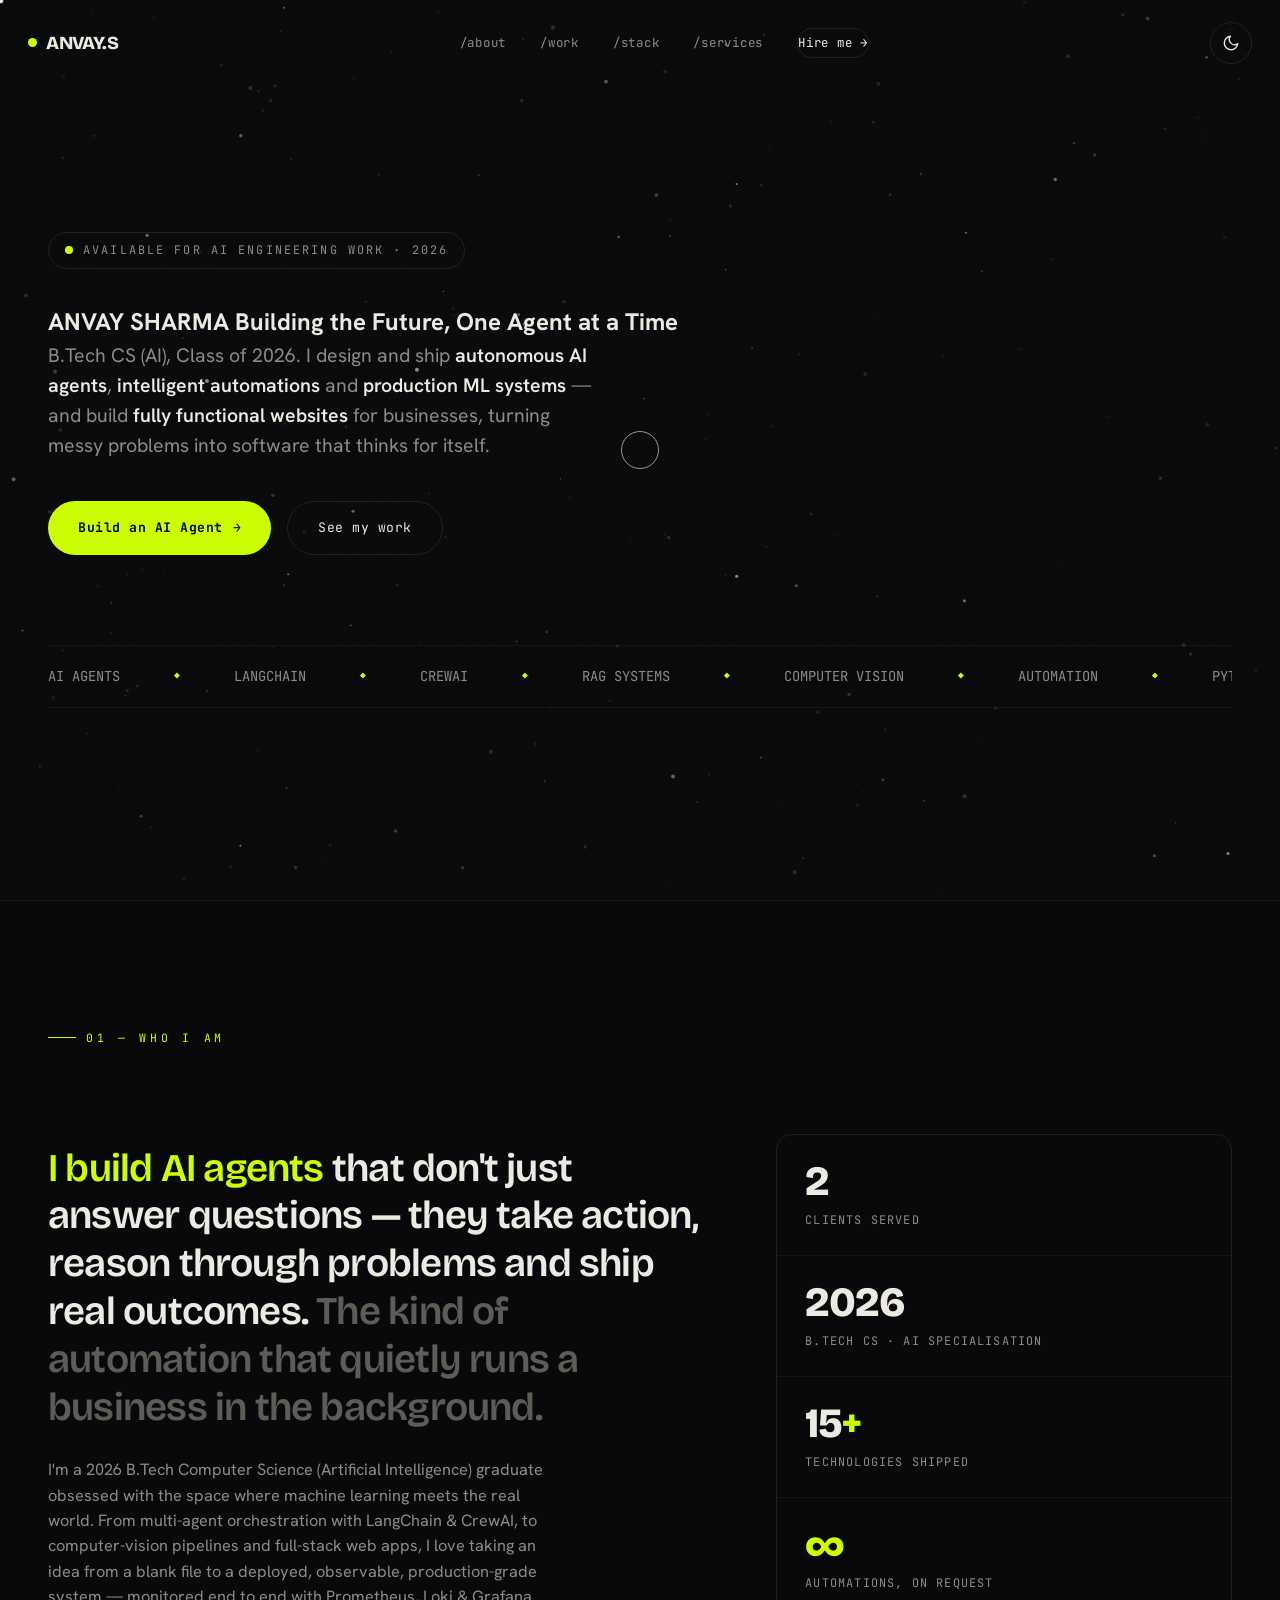
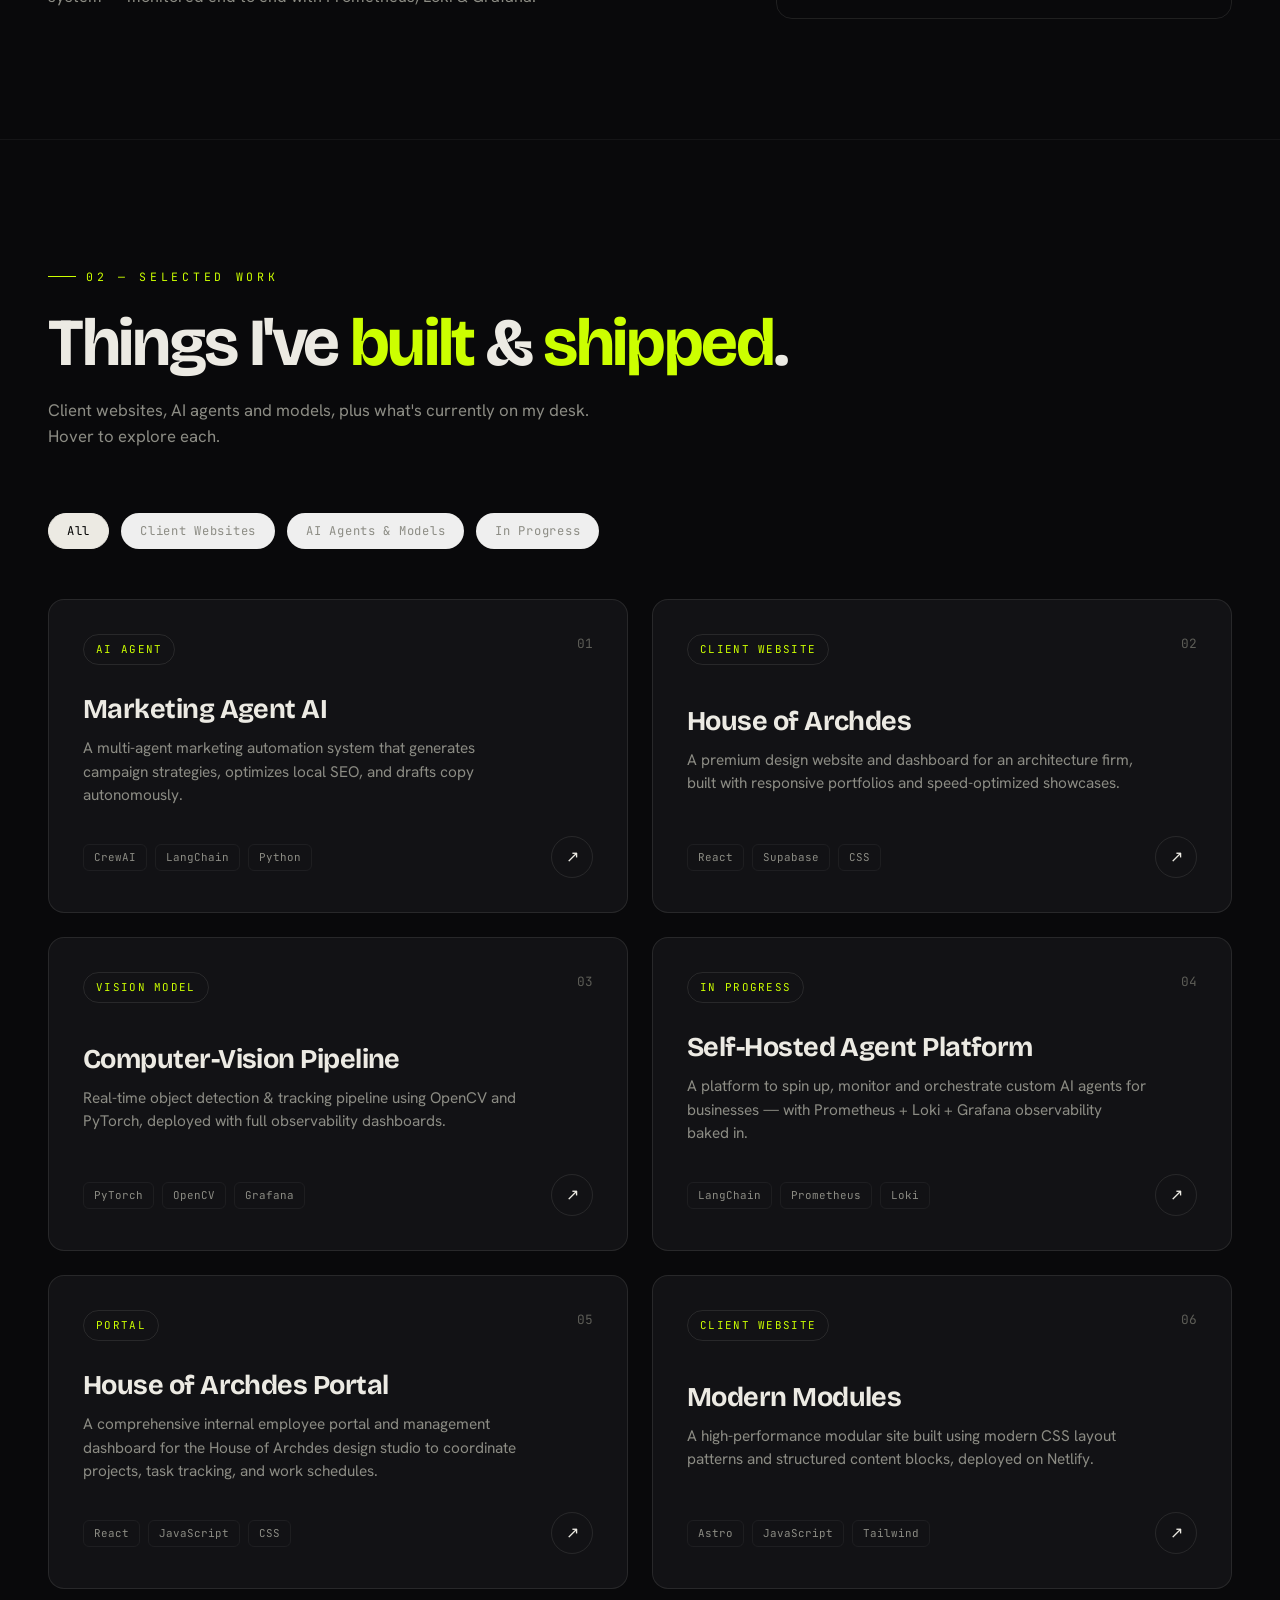
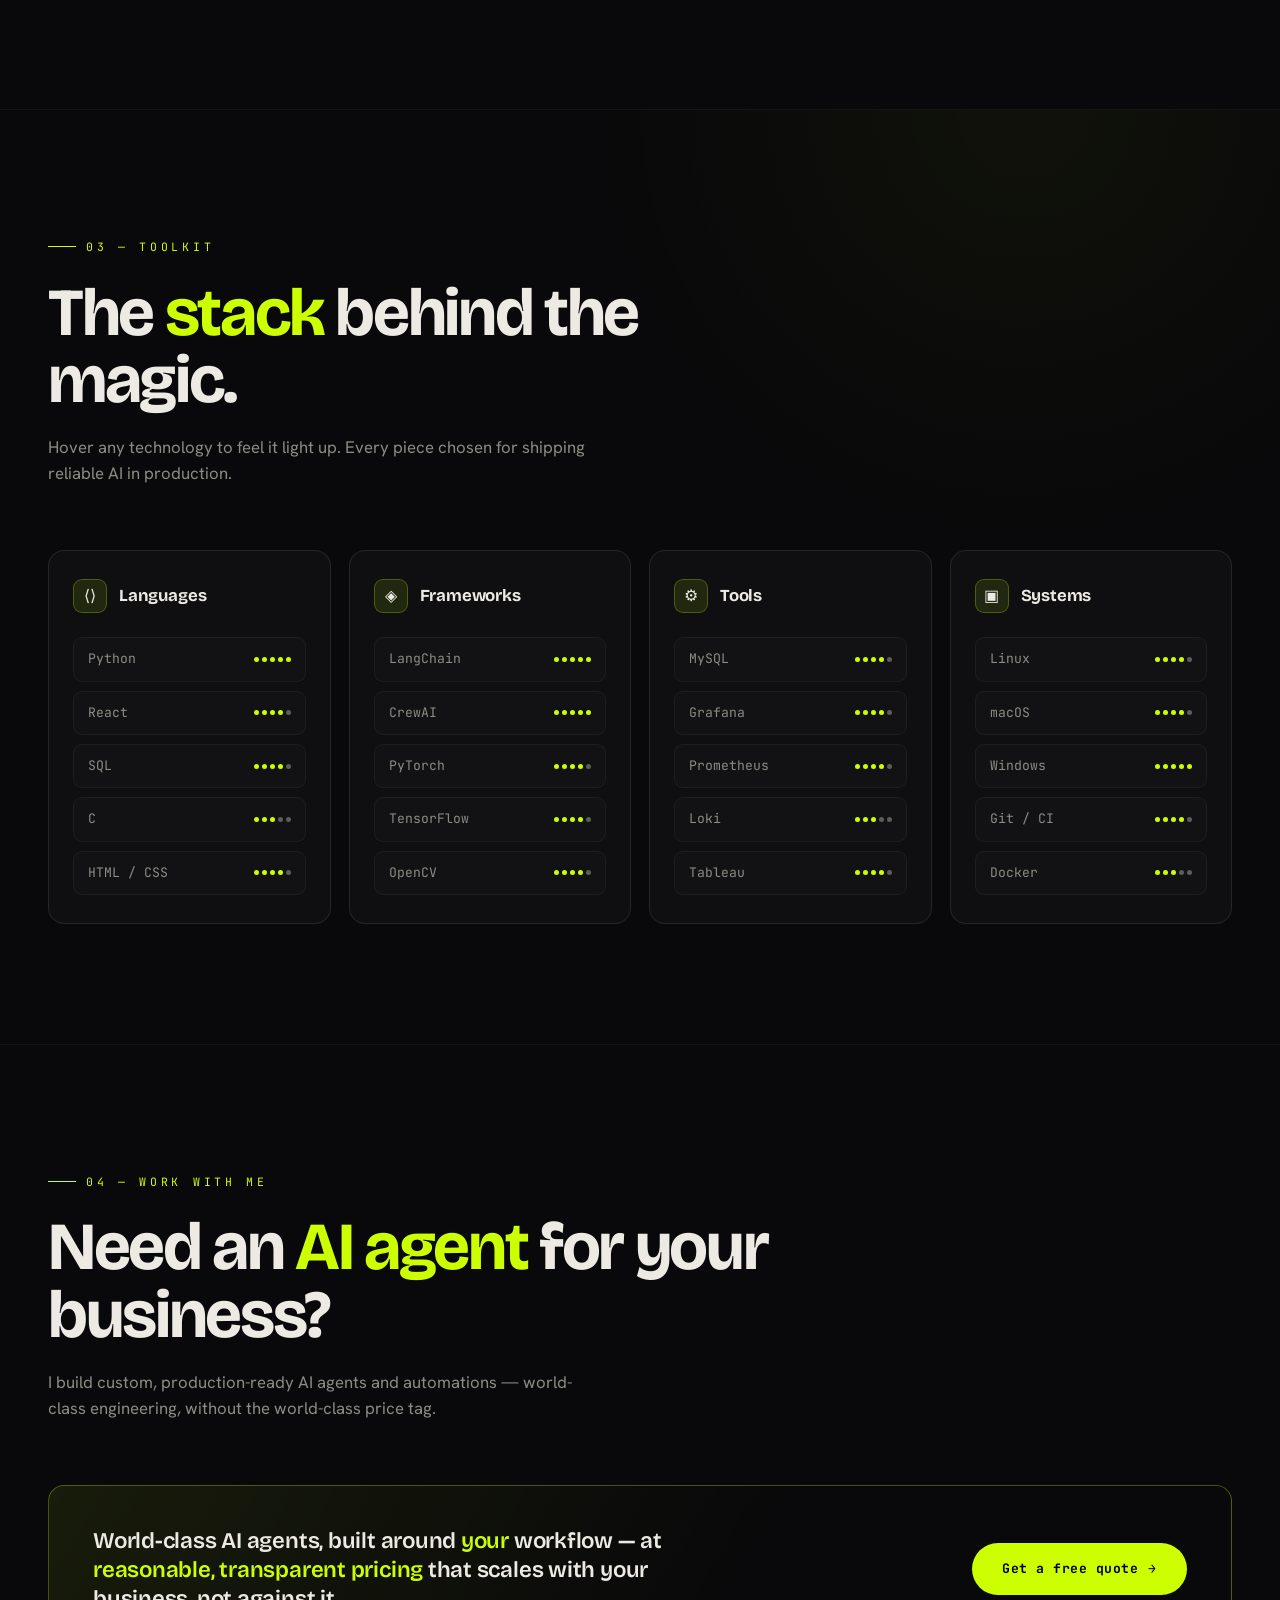
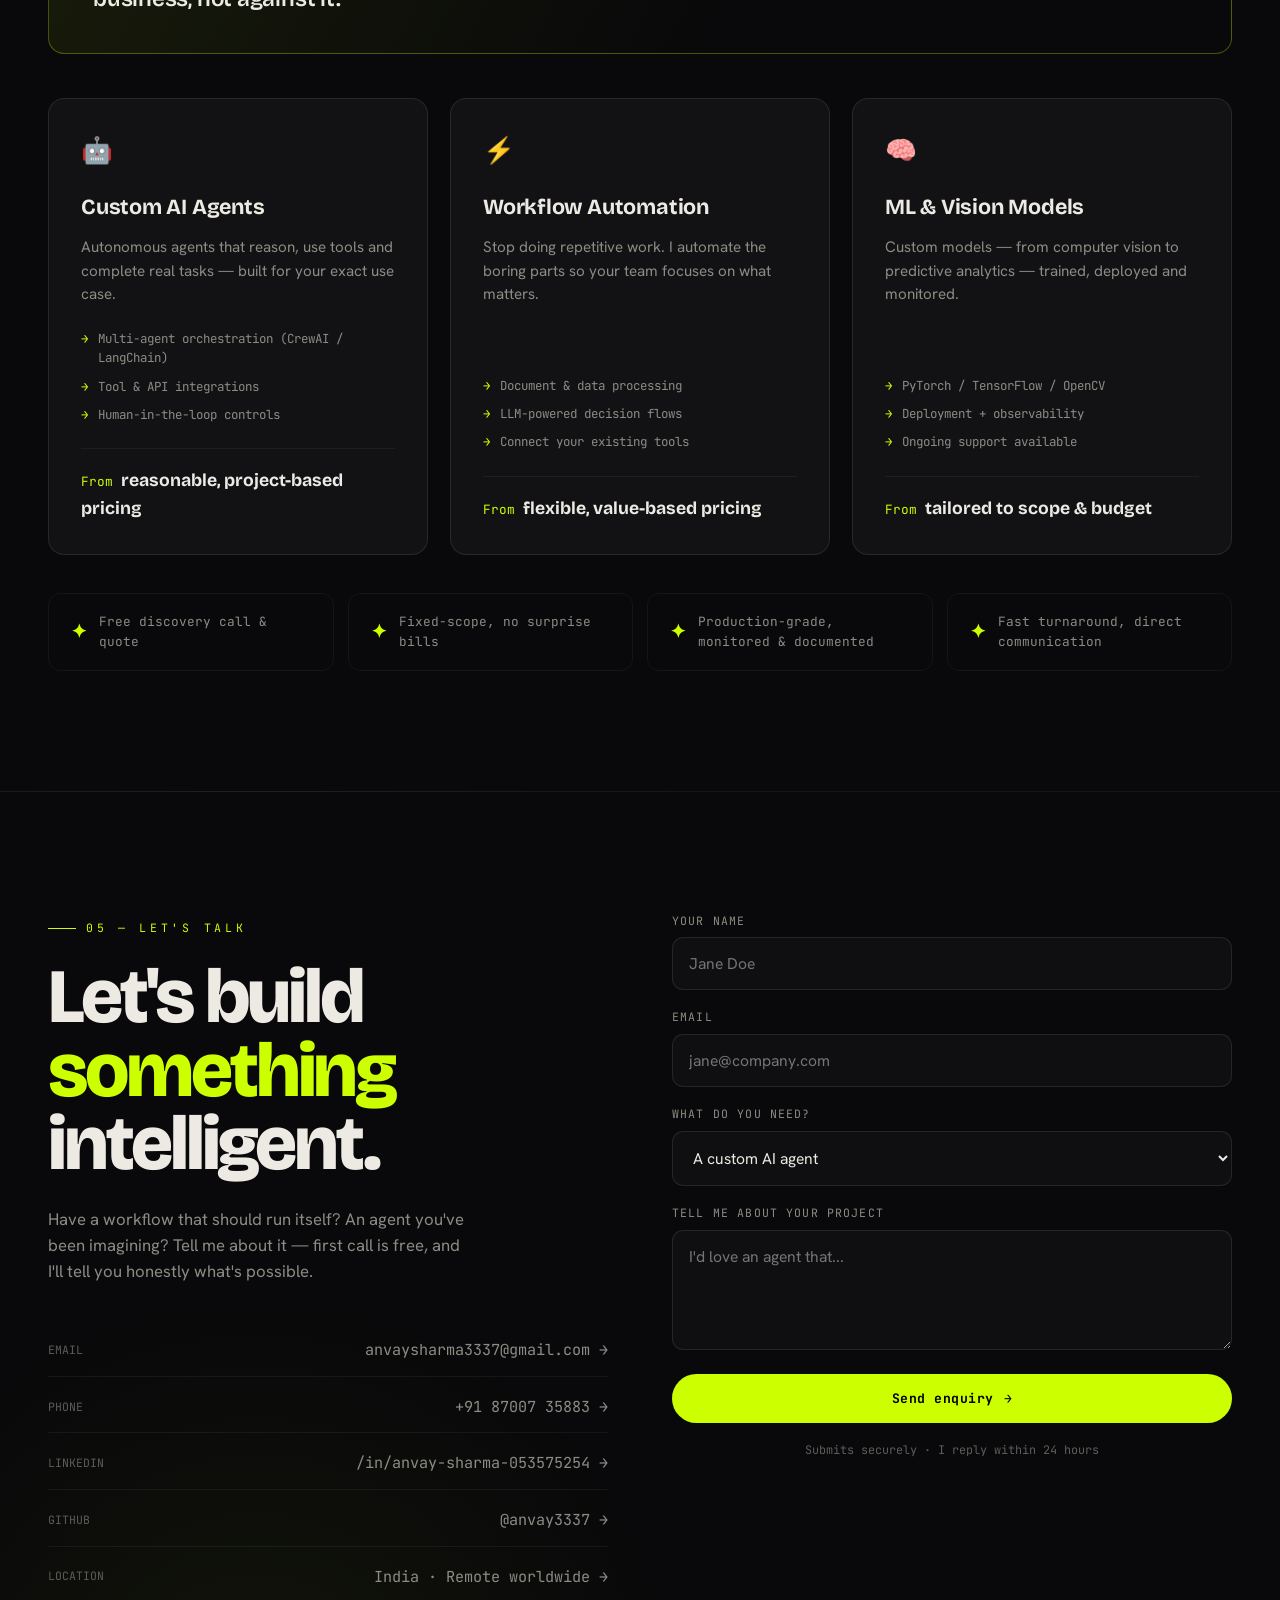
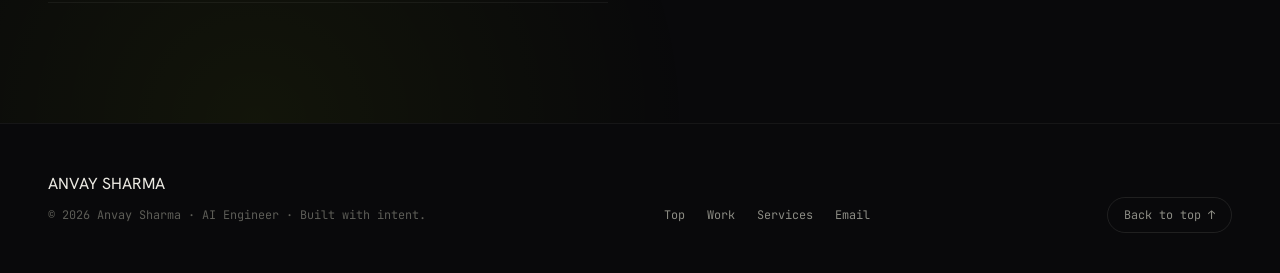
==== commit 337b7a01: "Center background brain vertically and fade its opacity to 0.09" ====
--- a/anvay-sharma-portfolio.html
+++ b/anvay-sharma-portfolio.html
@@ -1248,8 +1248,8 @@
       const activeCanvas = light ? lightTintedCanvas : darkTintedCanvas;
       if (activeCanvas) {
         x.save();
-        // Control image line opacity (subtle, matching neon aesthetics)
-        x.globalAlpha = curVis * brainAmt * 0.22;
+        // Control image line opacity (faded to be more subtle)
+        x.globalAlpha = curVis * brainAmt * 0.09;
         
         const imgW = D * breath;
         const imgH = D * breath;
@@ -1258,8 +1258,8 @@
         const offsetX = rotationY * D * 0.08;
         const offsetY = -rotationX * D * 0.08;
         
-        const imgX = cx + (0 - 0.45) * D * breath + sway + offsetX;
-        const imgY = cy + (0 - 0.5) * D * breath + offsetY;
+        const imgX = cx - 0.45 * imgW + sway + offsetX;
+        const imgY = cy - 0.35 * imgH + offsetY; // Center the brain vertically by shifting the head downwards
         
         x.drawImage(activeCanvas, imgX, imgY, imgW, imgH);
         x.restore();
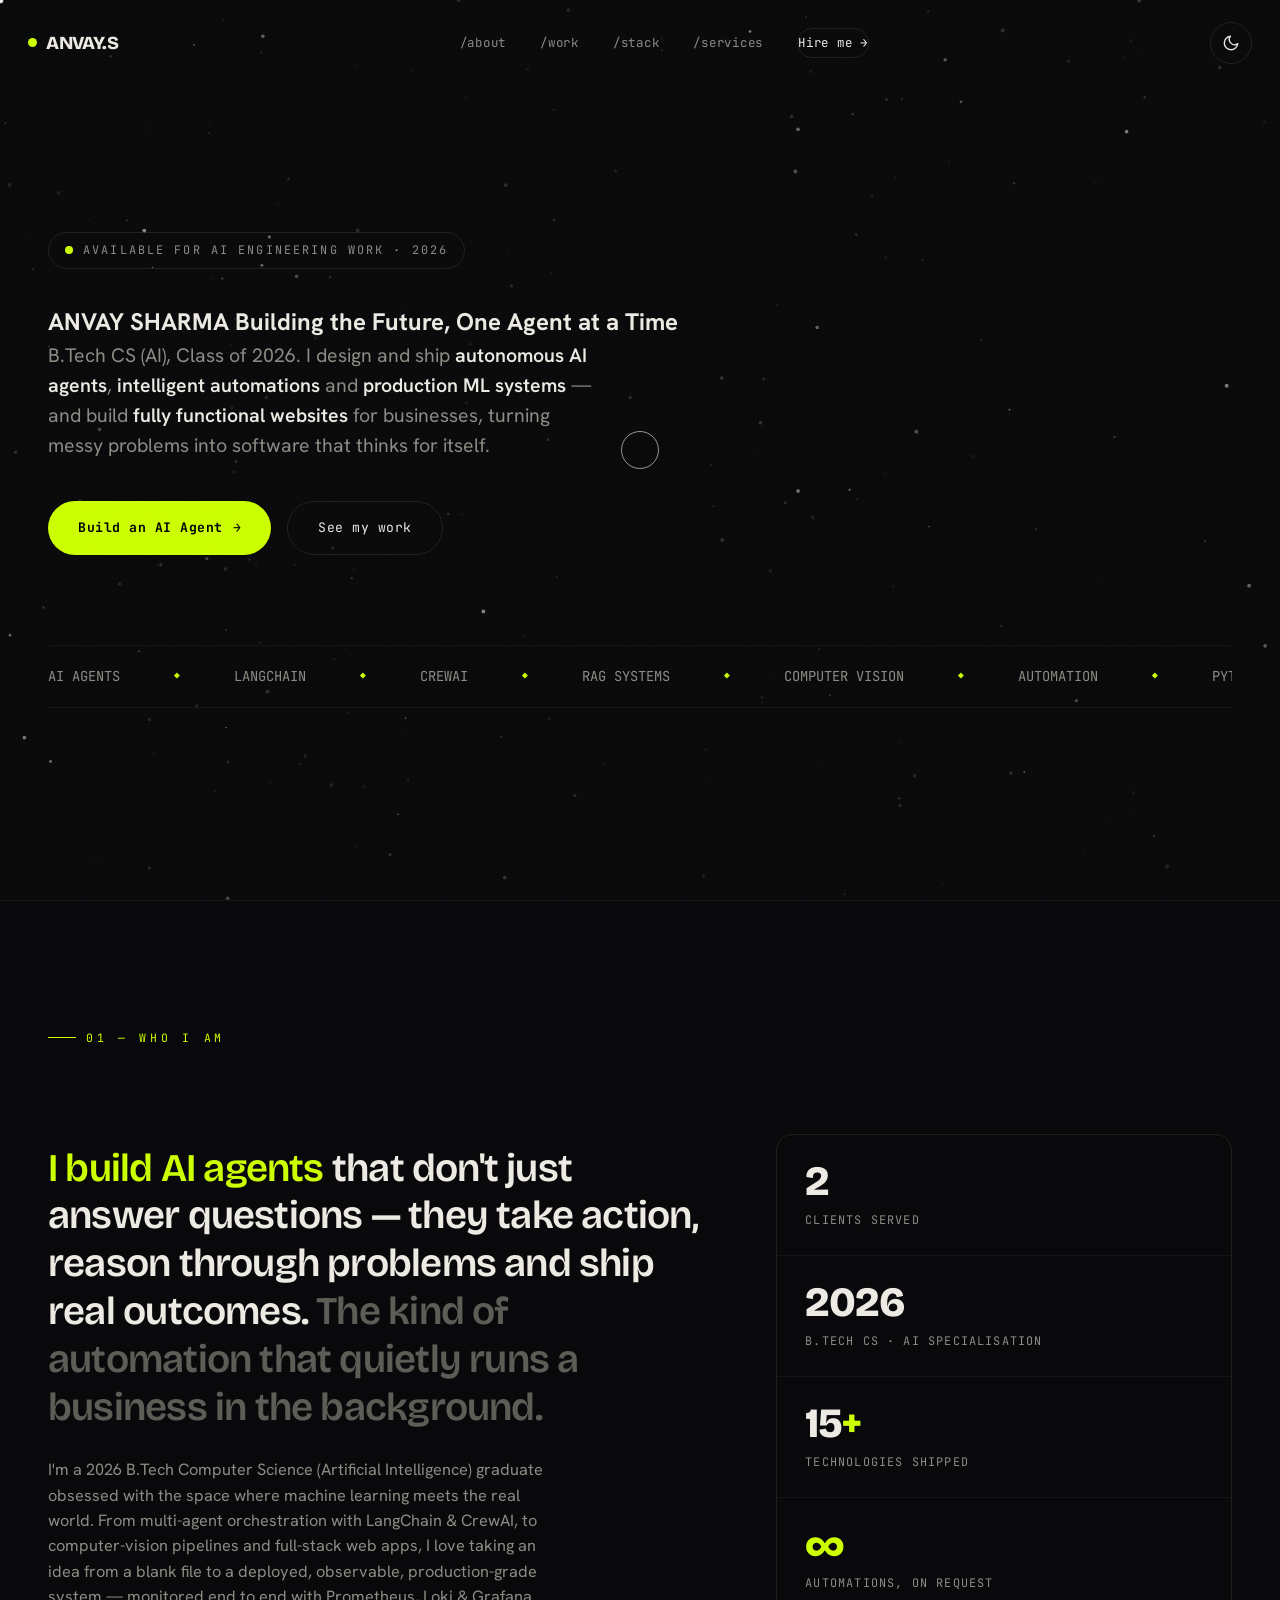
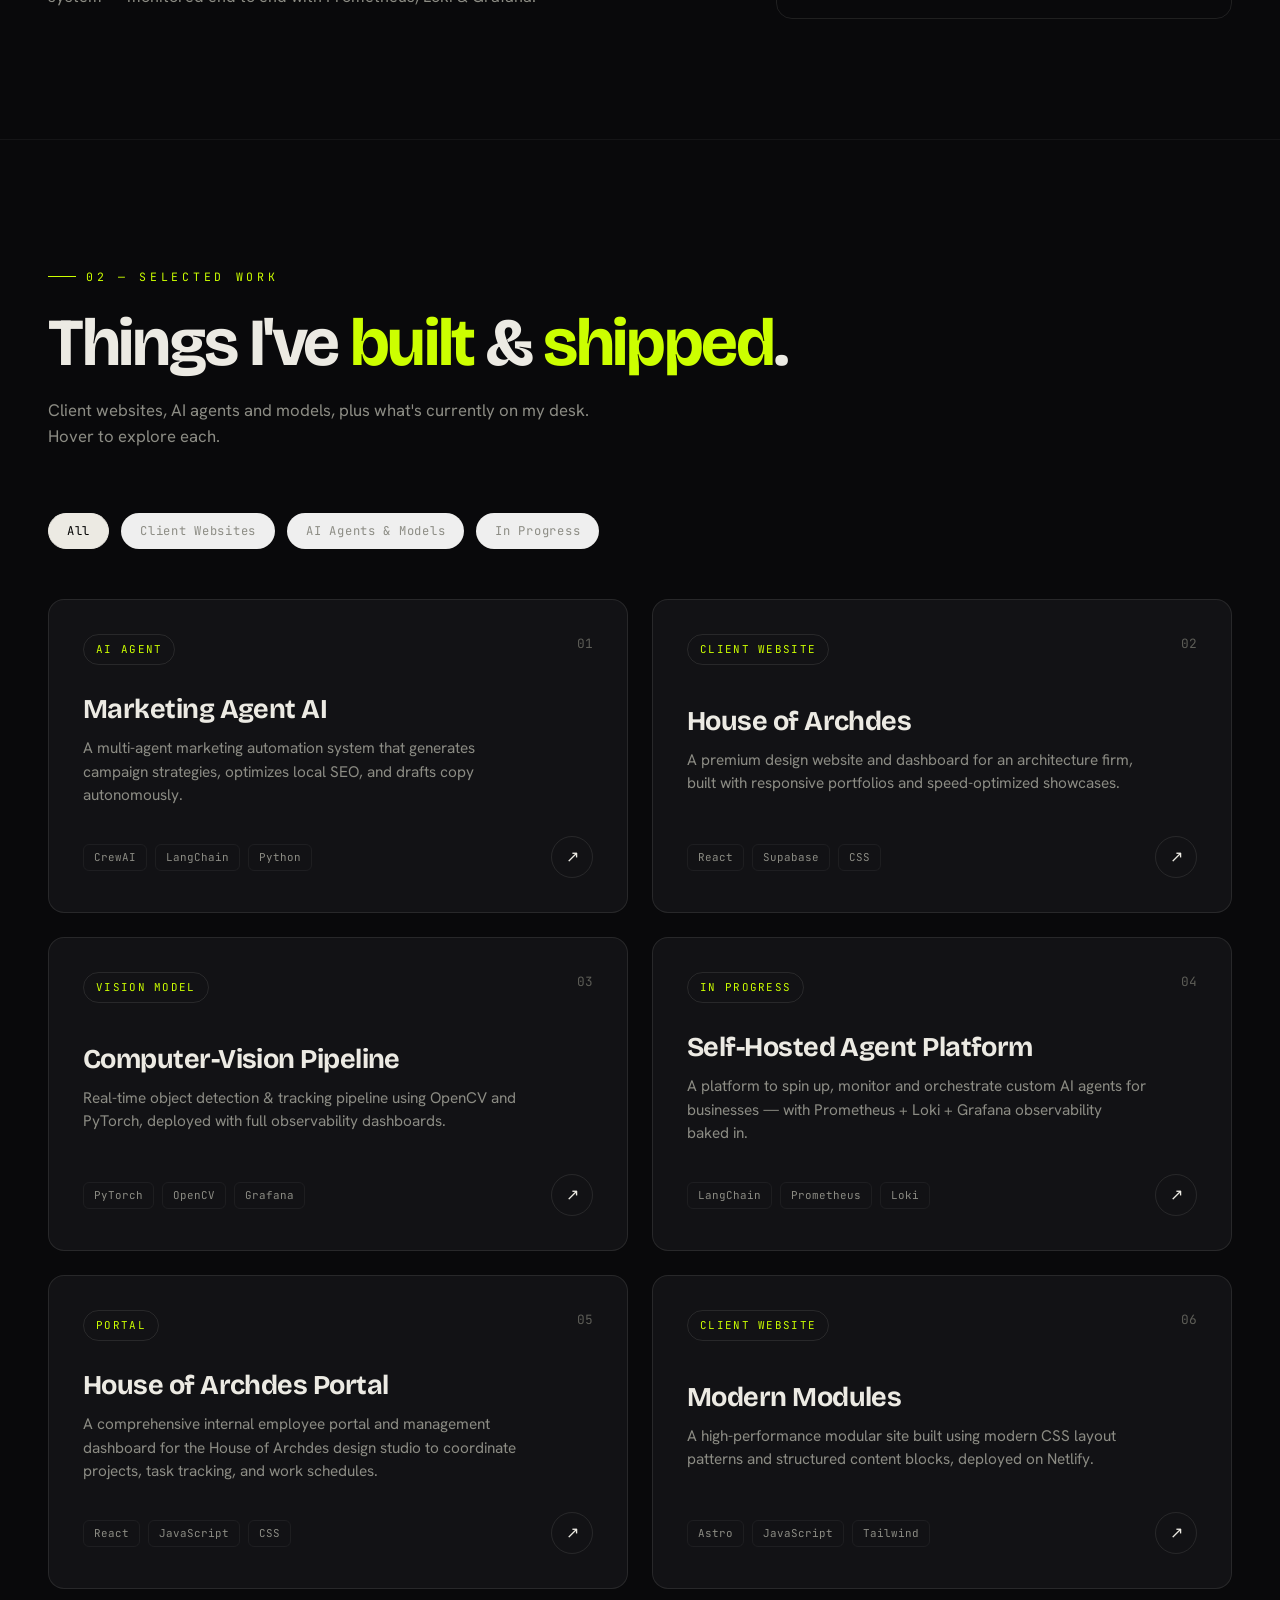
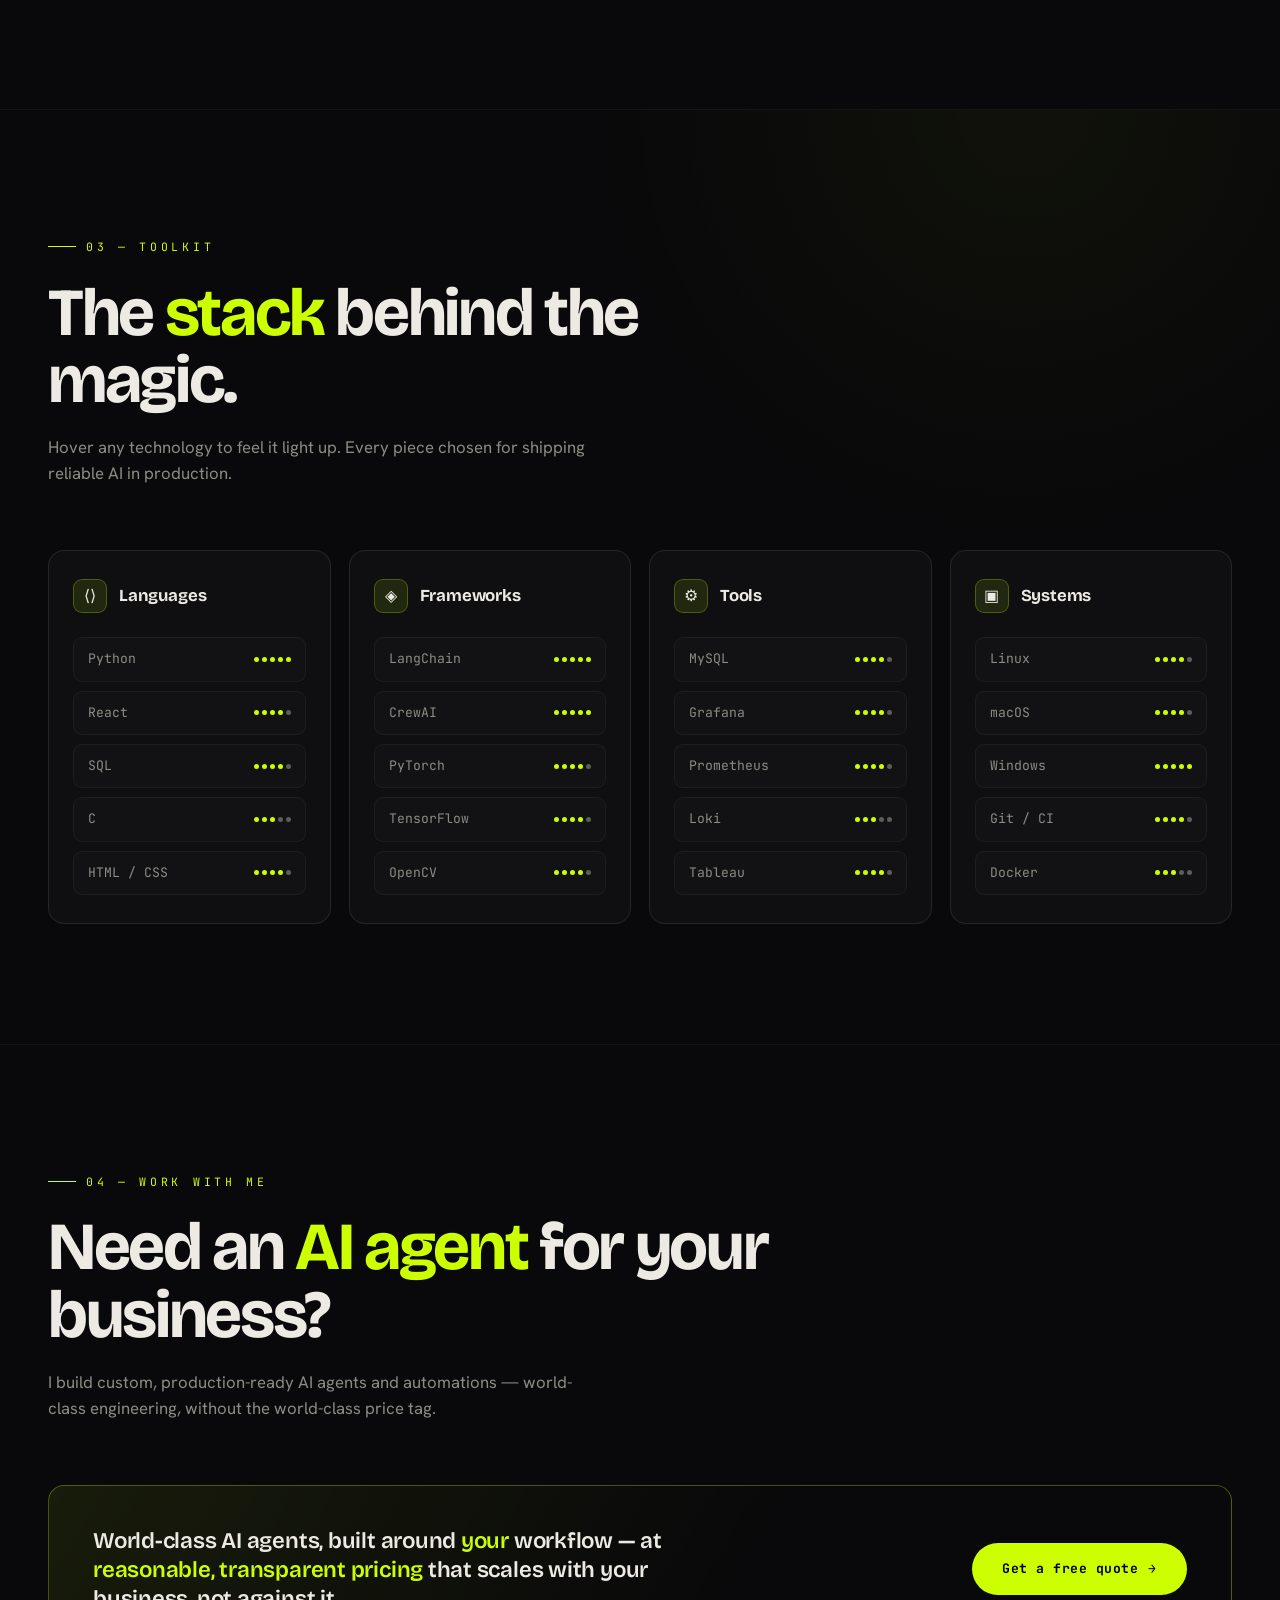
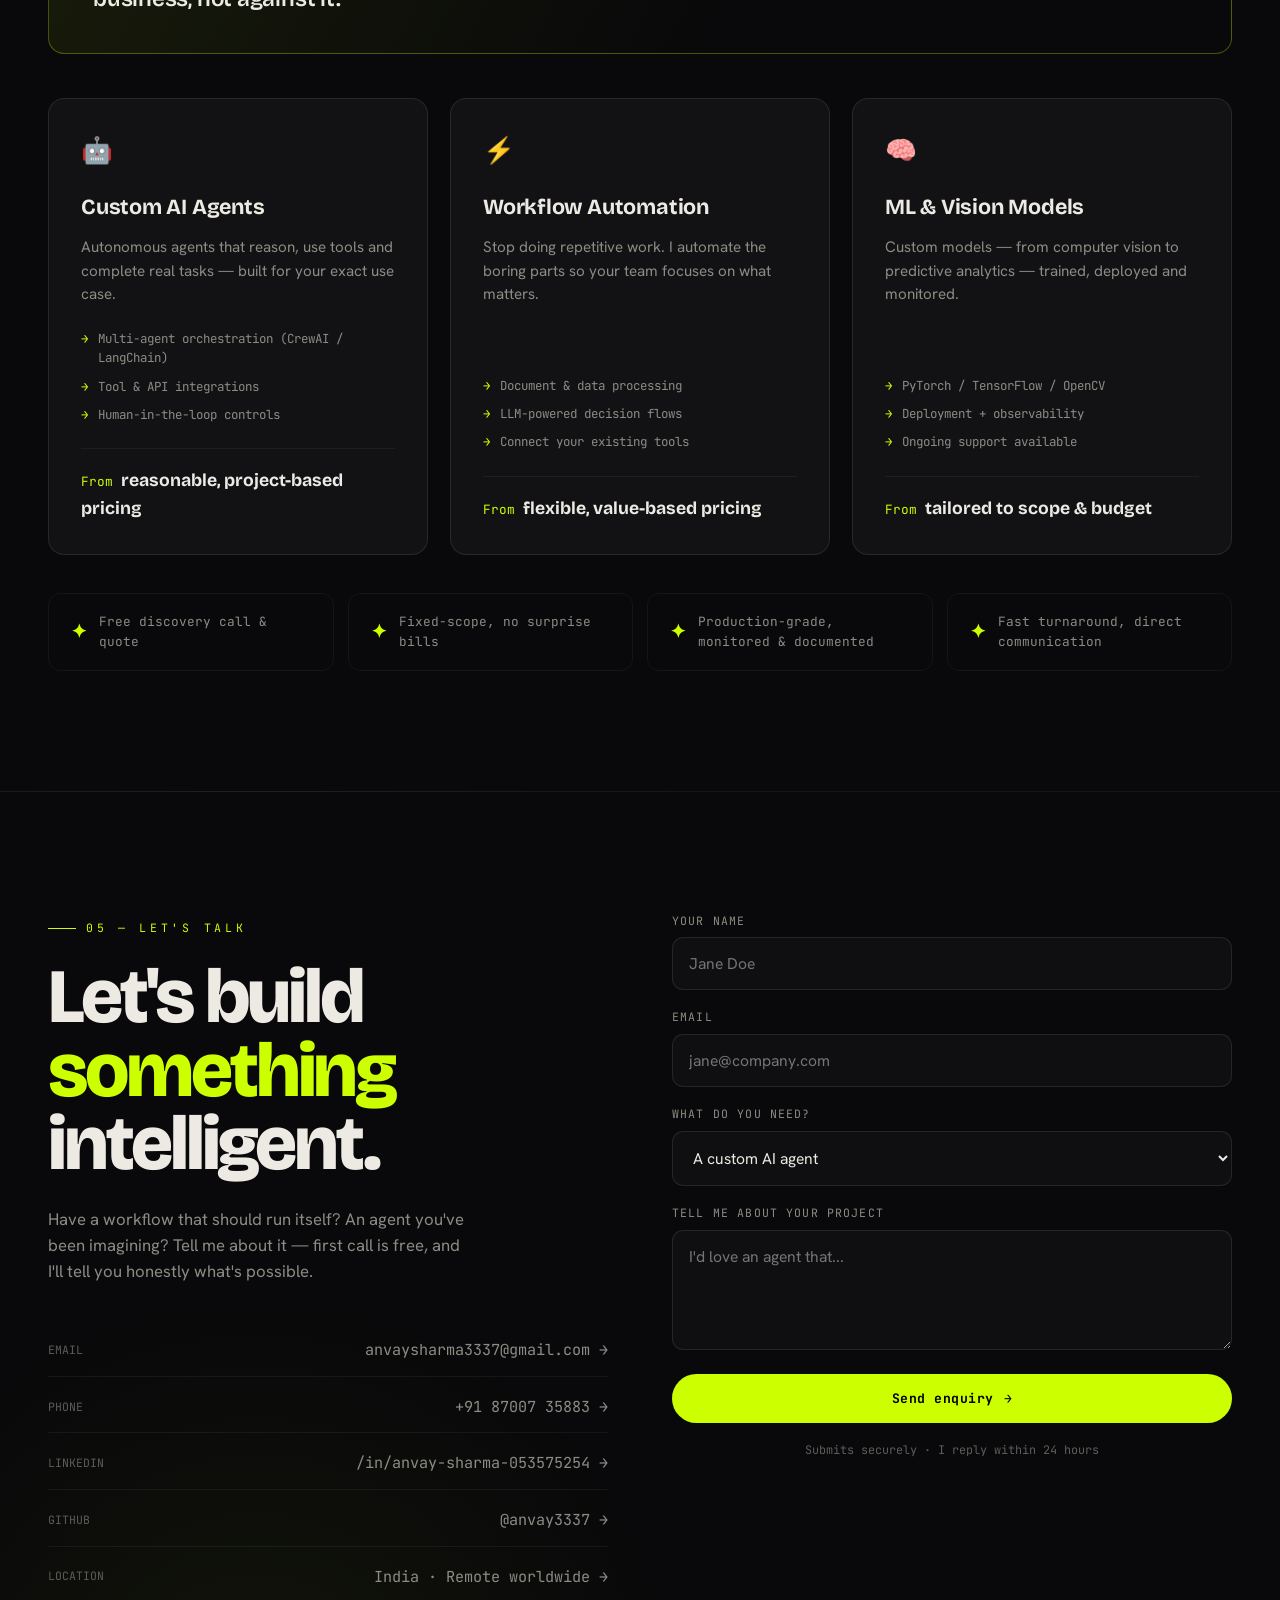
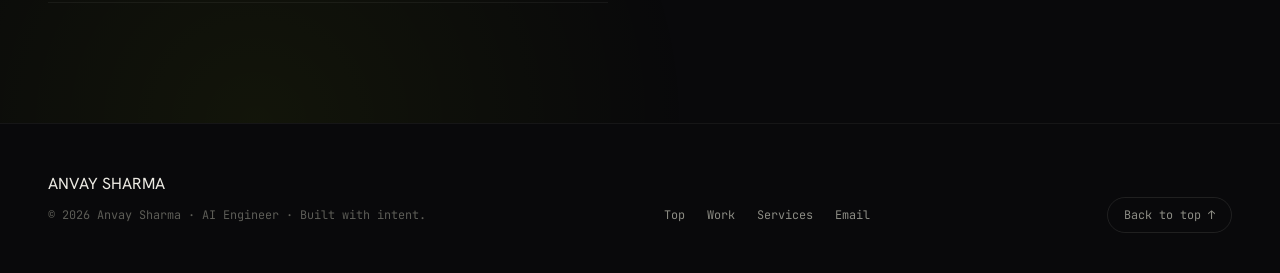
==== commit d6de15f7: "Align callouts, nodes, and particles with centered brain; adjust outline opacity to 0.14" ====
--- a/anvay-sharma-portfolio.html
+++ b/anvay-sharma-portfolio.html
@@ -1248,8 +1248,8 @@
       const activeCanvas = light ? lightTintedCanvas : darkTintedCanvas;
       if (activeCanvas) {
         x.save();
-        // Control image line opacity (faded to be more subtle)
-        x.globalAlpha = curVis * brainAmt * 0.09;
+        // Control image line opacity (highlighted slightly more)
+        x.globalAlpha = curVis * brainAmt * 0.14;
         
         const imgW = D * breath;
         const imgH = D * breath;
@@ -1270,64 +1270,16 @@
       x.beginPath();
       for(const [a,b] of EDGES){
         const pA = NODES[a], pB = NODES[b];
-        const [rxA, ryA, rzA] = rotate3D(pA[0] - 0.45, pA[1] - 0.5, 0, rotationX, rotationY);
+        const [rxA, ryA, rzA] = rotate3D(pA[0] - 0.45, pA[1] - 0.35, 0, rotationX, rotationY);
         const perspA = 1.8 / (1.8 + rzA);
-        const [rxB, ryB, rzB] = rotate3D(pB[0] - 0.45, pB[1] - 0.5, 0, rotationX, rotationY);
+        const [rxB, ryB, rzB] = rotate3D(pB[0] - 0.45, pB[1] - 0.35, 0, rotationX, rotationY);
         const perspB = 1.8 / (1.8 + rzB);
         x.moveTo(cx + rxA * D * breath * perspA + sway, cy + ryA * D * breath * perspA);
         x.lineTo(cx + rxB * D * breath * perspB + sway, cy + ryB * D * breath * perspB);
       }
       x.stroke();
 
-      // 3. Draw cerebral cortex convolutions (concentric perturbed loops inside brainPath) in 3D
-      const brainCenter = [0.44, 0.35];
-      const maxR = 0.22, numLobes = 6;
-      for (let rIdx = 0; rIdx < numLobes; rIdx++) {
-        const r = 0.04 + (rIdx / (numLobes - 1)) * (maxR - 0.04);
-        x.beginPath();
-        const numAngleSteps = 120;
-        for (let a = 0; a <= numAngleSteps; a++) {
-          const angle = (a / numAngleSteps) * Math.PI * 2;
-          const freq = 12 + rIdx * 2;
-          const amp = 0.012 + rIdx * 0.003;
-          const foldWave = amp * Math.sin(freq * angle + t * 0.0012 + rIdx * 0.75);
-          const currR = r + foldWave;
-          const ox = brainCenter[0] + currR * Math.cos(angle);
-          const oy = brainCenter[1] + currR * Math.sin(angle);
-          const oz = (Math.random() - 0.5) * 0.02;
-          const [rx, ry, rz] = rotate3D(ox - 0.45, oy - 0.5, oz, rotationX, rotationY);
-          const persp = 1.8 / (1.8 + rz);
-          const sx = cx + rx * D * breath * persp + sway;
-          const sy = cy + ry * D * breath * persp;
-          if (a === 0) x.moveTo(sx, sy);
-          else x.lineTo(sx, sy);
-        }
-        x.closePath();
-        const shimmer = 0.4 + 0.6 * Math.sin(t * 0.0014 + rIdx * 1.6);
-        x.strokeStyle = `rgba(${nearRGB}, ${0.10 * brainAmt * shimmer})`;
-        x.lineWidth = 0.8;
-        x.stroke();
-      }
-
-      // 4. Draw cerebellum horizontal folia folds (3D)
-      const numFolia = 8;
-      for (let fIdx = 0; fIdx < numFolia; fIdx++) {
-        const yBase = 0.50 + (fIdx / (numFolia - 1)) * 0.12;
-        x.beginPath();
-        for (let gx = 0.40; gx <= 0.60; gx += 0.005) {
-          const waveY = 0.004 * Math.sin(gx * 140 + t * 0.0022 + fIdx * 0.95);
-          const [rx, ry, rz] = rotate3D(gx - 0.45, yBase + waveY - 0.5, 0, rotationX, rotationY);
-          const persp = 1.8 / (1.8 + rz);
-          const sx = cx + rx * D * breath * persp + sway;
-          const sy = cy + ry * D * breath * persp;
-          if (gx === 0.40) x.moveTo(sx, sy);
-          else x.lineTo(sx, sy);
-        }
-        const shimmer = 0.5 + 0.5 * Math.sin(t * 0.0018 + fIdx * 1.2);
-        x.strokeStyle = `rgba(${nearRGB}, ${0.12 * brainAmt * shimmer})`;
-        x.lineWidth = 0.8;
-        x.stroke();
-      }
+      // Redundant convolutions and folia folds are represented in the background image
 
       // Spinal and facial fibers are also represented in updated brain.png background image above
 
@@ -1335,7 +1287,7 @@
       const pulse=0.7+0.3*Math.sin(t*0.004);
       x.fillStyle=`rgba(${nearRGB},${0.18*brainAmt})`;
       for(const n of NODES){
-        const [rx, ry, rz] = rotate3D(n[0] - 0.45, n[1] - 0.5, 0, rotationX, rotationY);
+        const [rx, ry, rz] = rotate3D(n[0] - 0.45, n[1] - 0.35, 0, rotationX, rotationY);
         const persp = 1.8 / (1.8 + rz);
         const px = cx + rx * D * breath * persp + sway;
         const py = cy + ry * D * breath * persp;
@@ -1345,7 +1297,7 @@
       // glowing core node in 3D
       x.fillStyle=`rgba(${nearRGB},${pulse*0.35*brainAmt})`;
       const core=NODES[1];
-      const [crx, cry, crz] = rotate3D(core[0] - 0.45, core[1] - 0.5, 0, rotationX, rotationY);
+      const [crx, cry, crz] = rotate3D(core[0] - 0.45, core[1] - 0.35, 0, rotationX, rotationY);
       const cPersp = 1.8 / (1.8 + crz);
       x.fillRect(cx + crx * D * breath * cPersp + sway - 3.5, cy + cry * D * breath * cPersp - 3.5, 7, 7);
 
@@ -1353,7 +1305,7 @@
       x.font = "bold 9px 'JetBrains Mono', monospace";
       x.lineWidth = 0.8;
       CALLOUTS.forEach(co => {
-        const [rx, ry, rz] = rotate3D(co.pt[0] - 0.45, co.pt[1] - 0.5, 0, rotationX, rotationY);
+        const [rx, ry, rz] = rotate3D(co.pt[0] - 0.45, co.pt[1] - 0.35, 0, rotationX, rotationY);
         const persp = 1.8 / (1.8 + rz);
         const px = cx + rx * D * breath * persp + sway;
         const py = cy + ry * D * breath * persp;
@@ -1405,7 +1357,7 @@
         if(p.y<0){p.y=0;p.vy*=-1;} else if(p.y>h){p.y=h;p.vy*=-1;}
       }else{
         // ── brain: spring to home, scatter away from cursor ──
-        const [rx2, ry2, rz2] = rotate3D(p.sx - 0.45, p.sy - 0.5, p.sz, rotationX, rotationY);
+        const [rx2, ry2, rz2] = rotate3D(p.sx - 0.45, p.sy - 0.35, p.sz, rotationX, rotationY);
         const persp = 1.8 / (1.8 + rz2);
         const hx = cx + rx2 * D * breath * persp + sway;
         const hy = cy + ry2 * D * breath * persp;
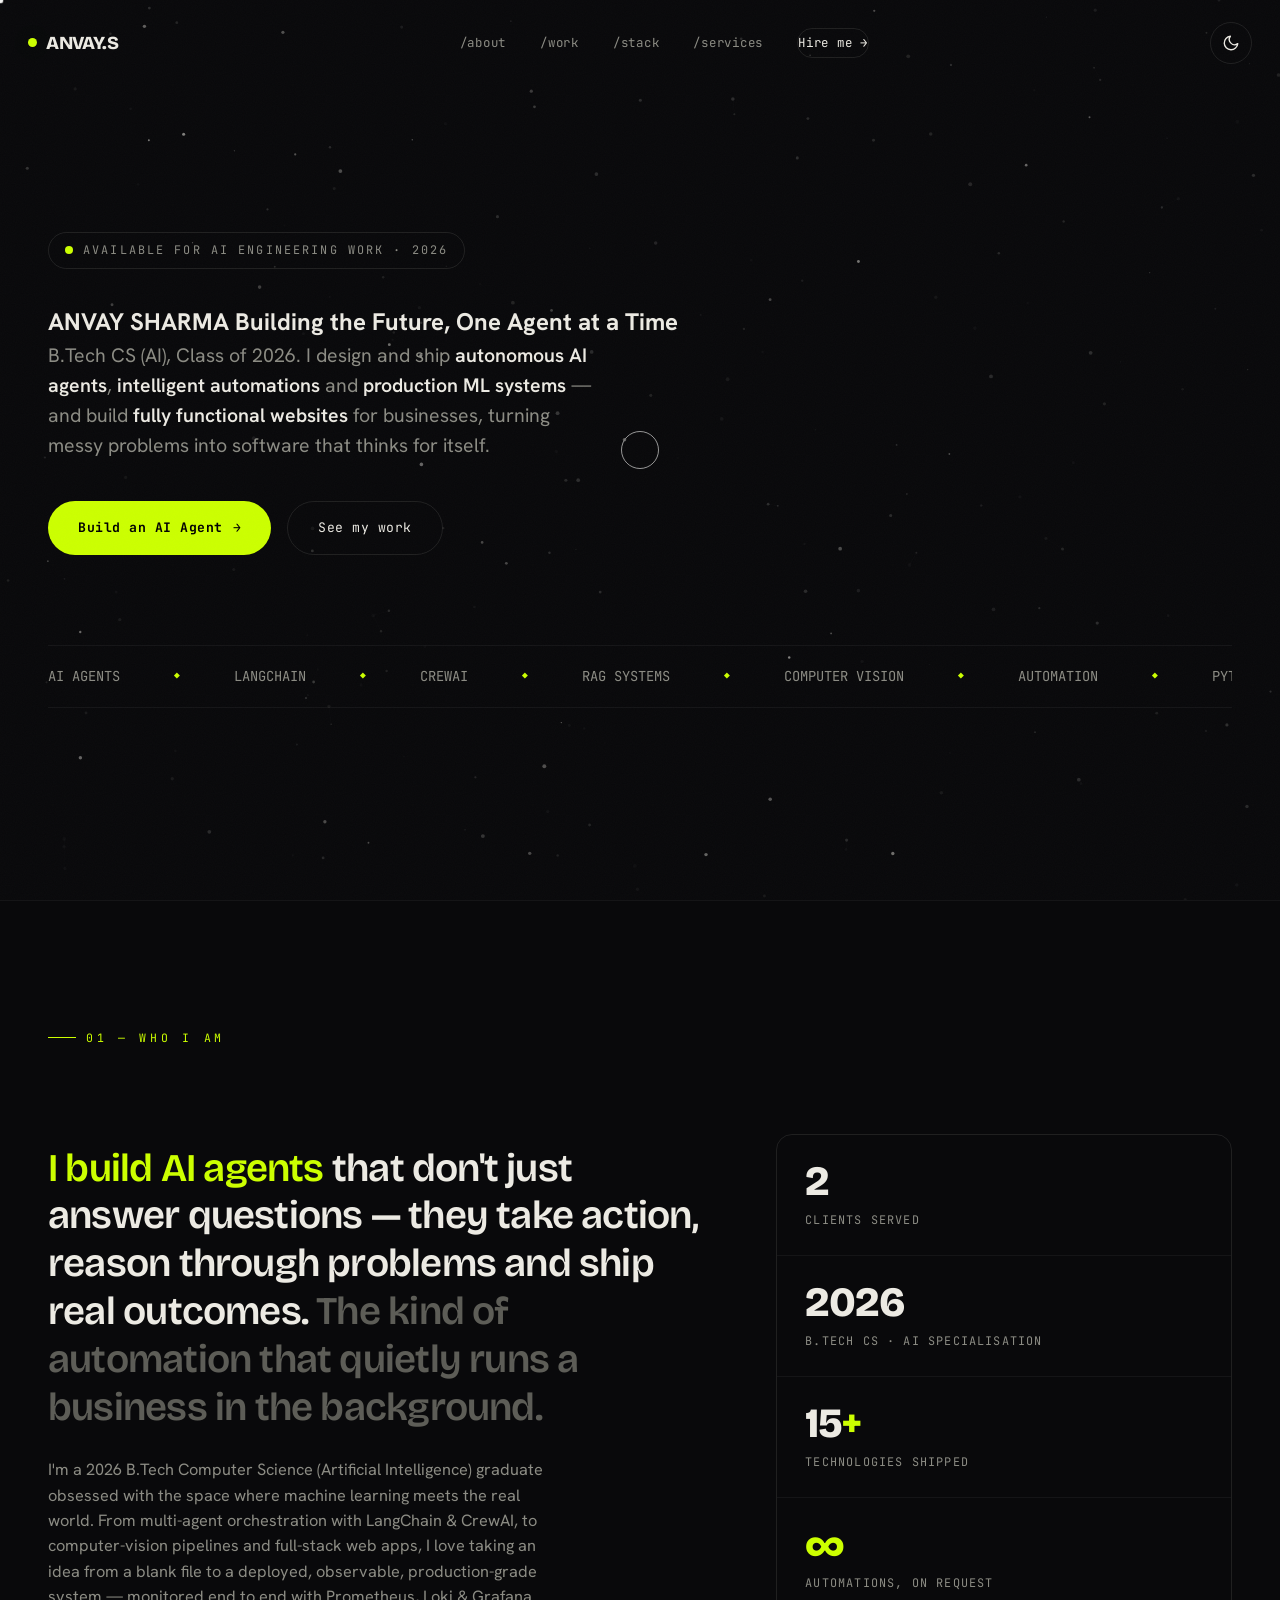
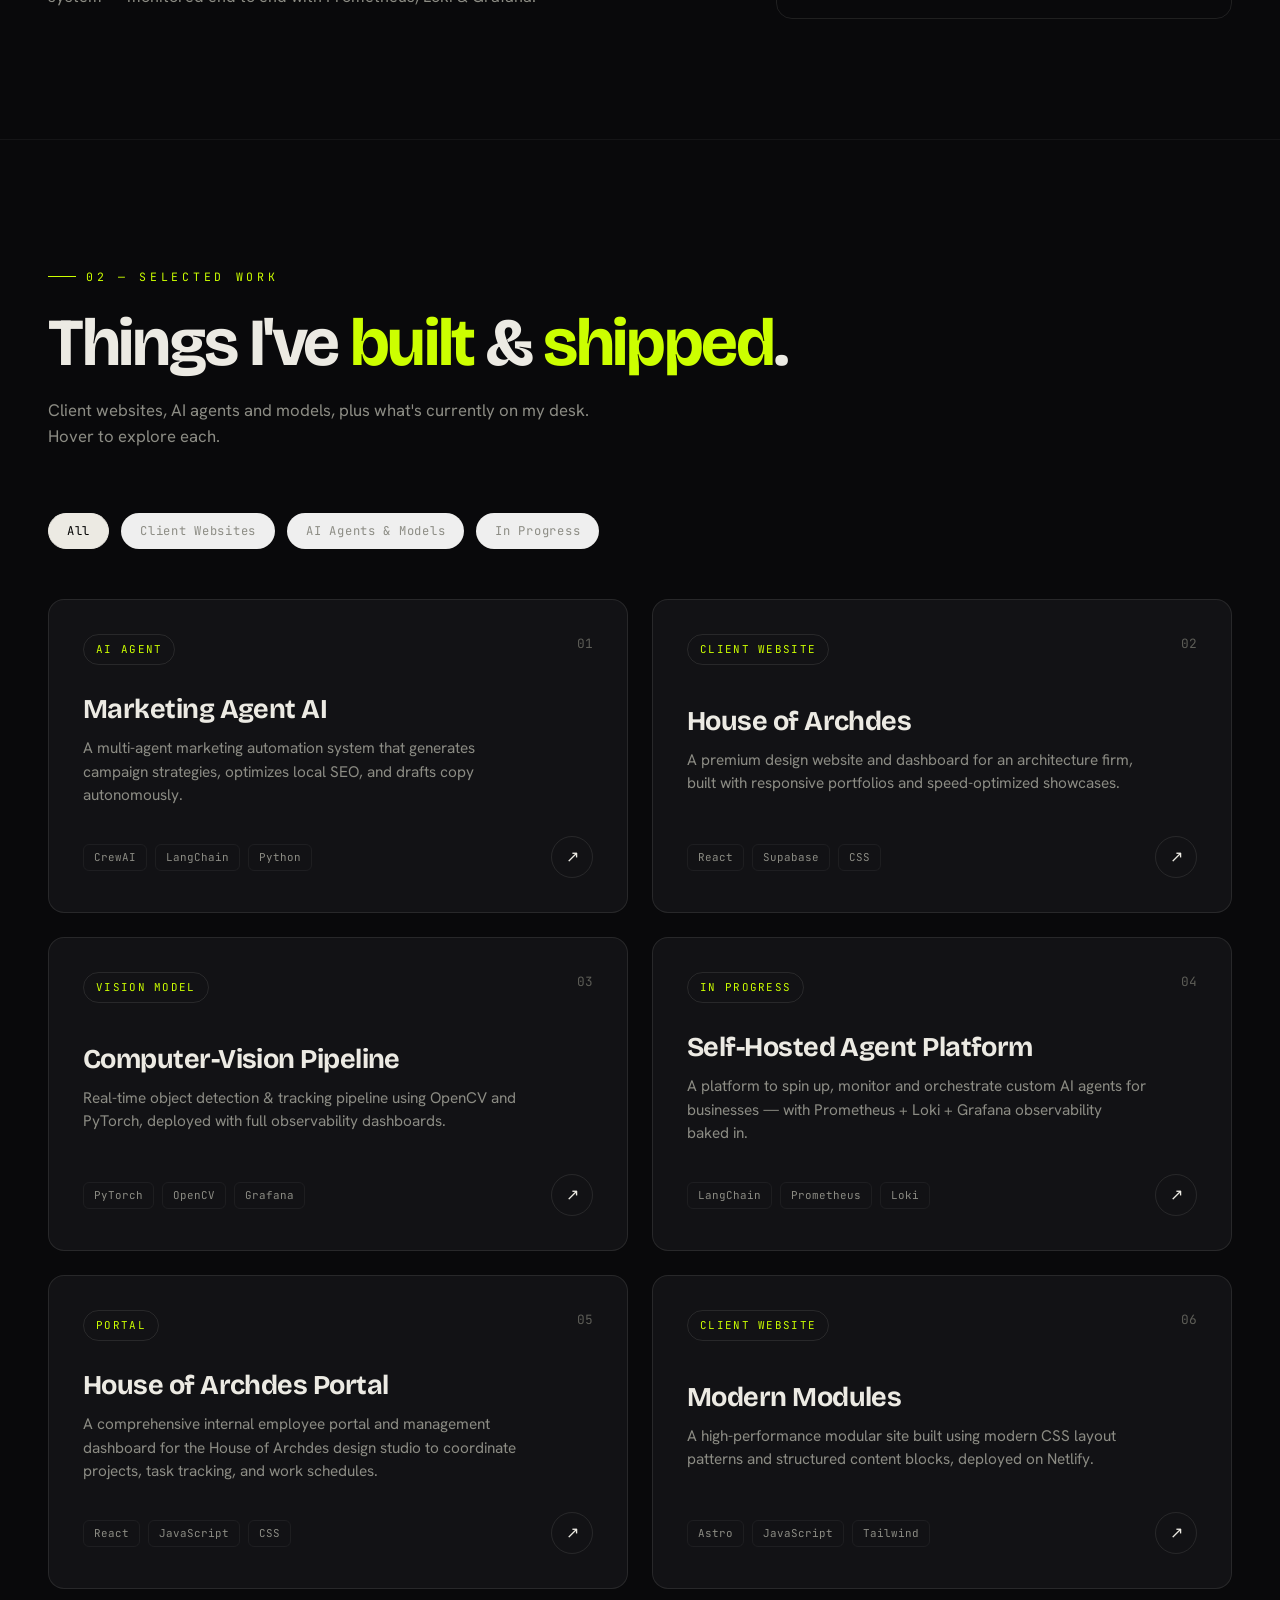
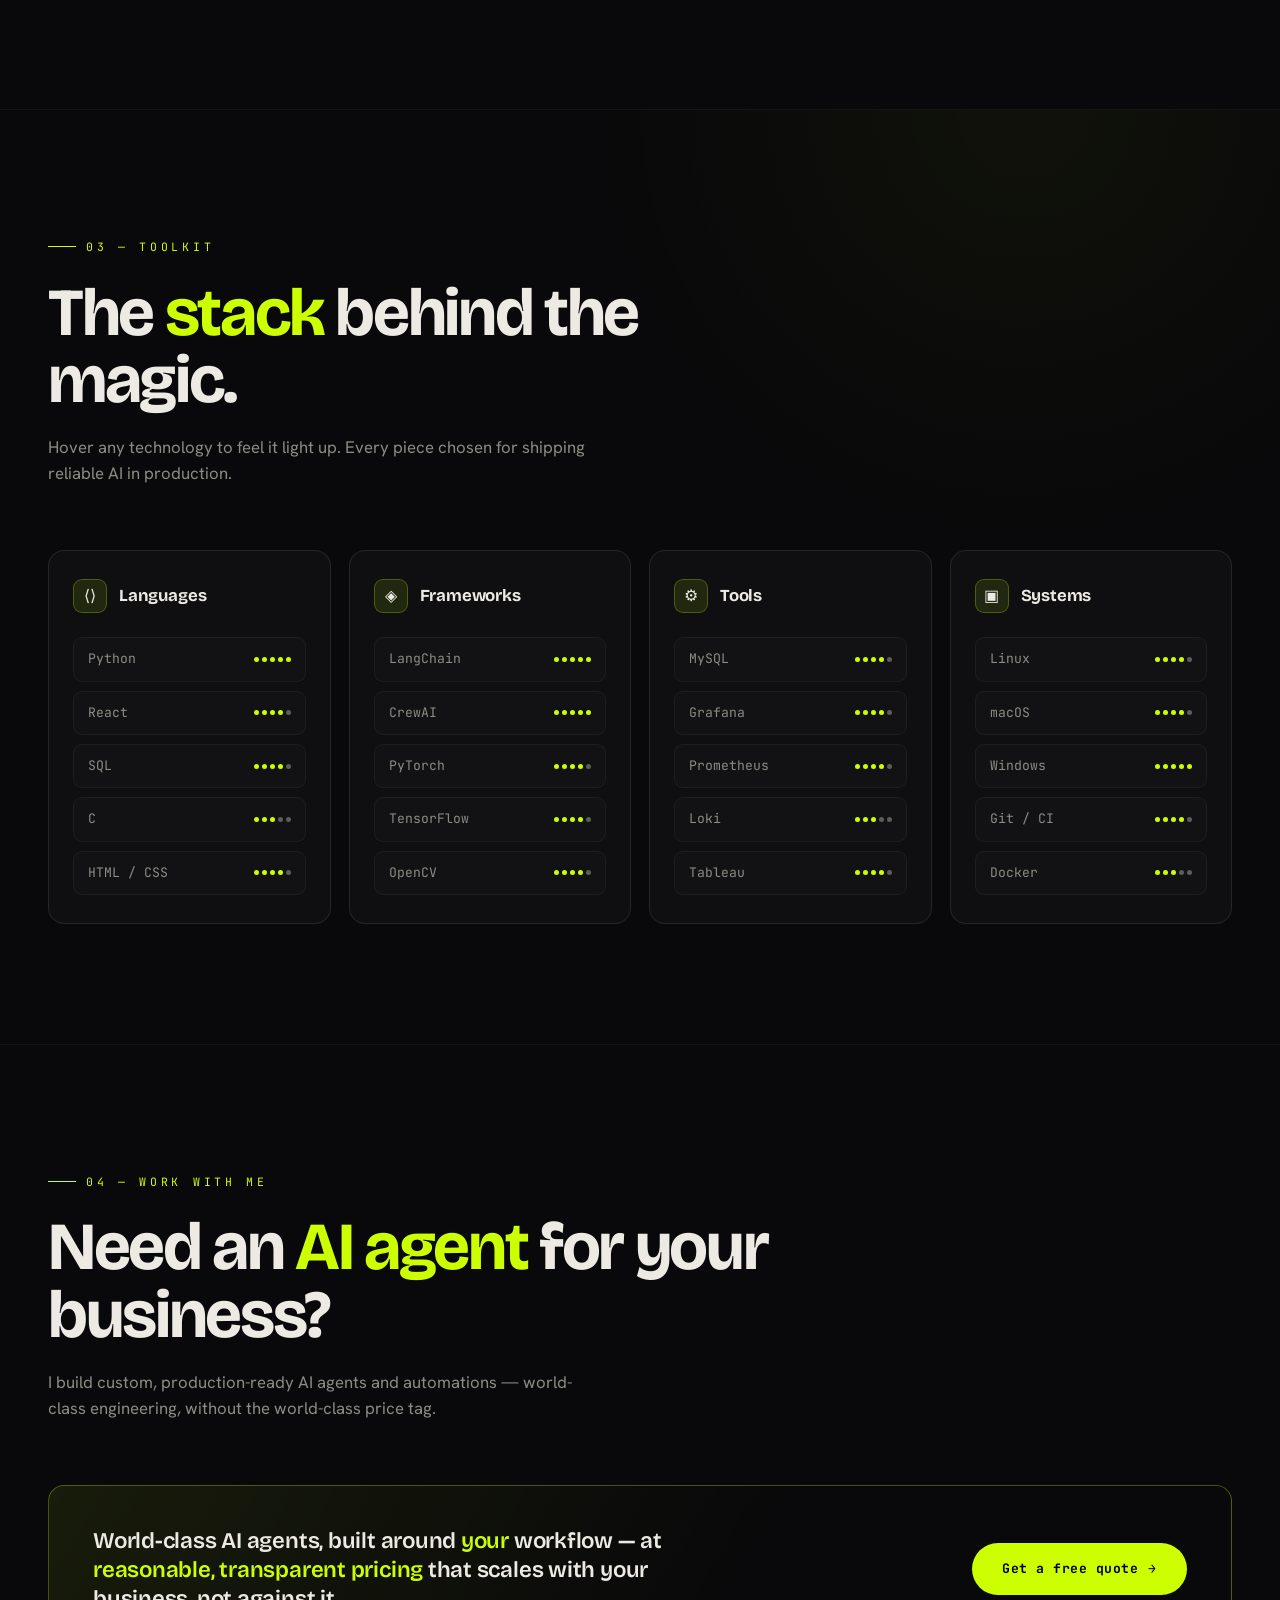
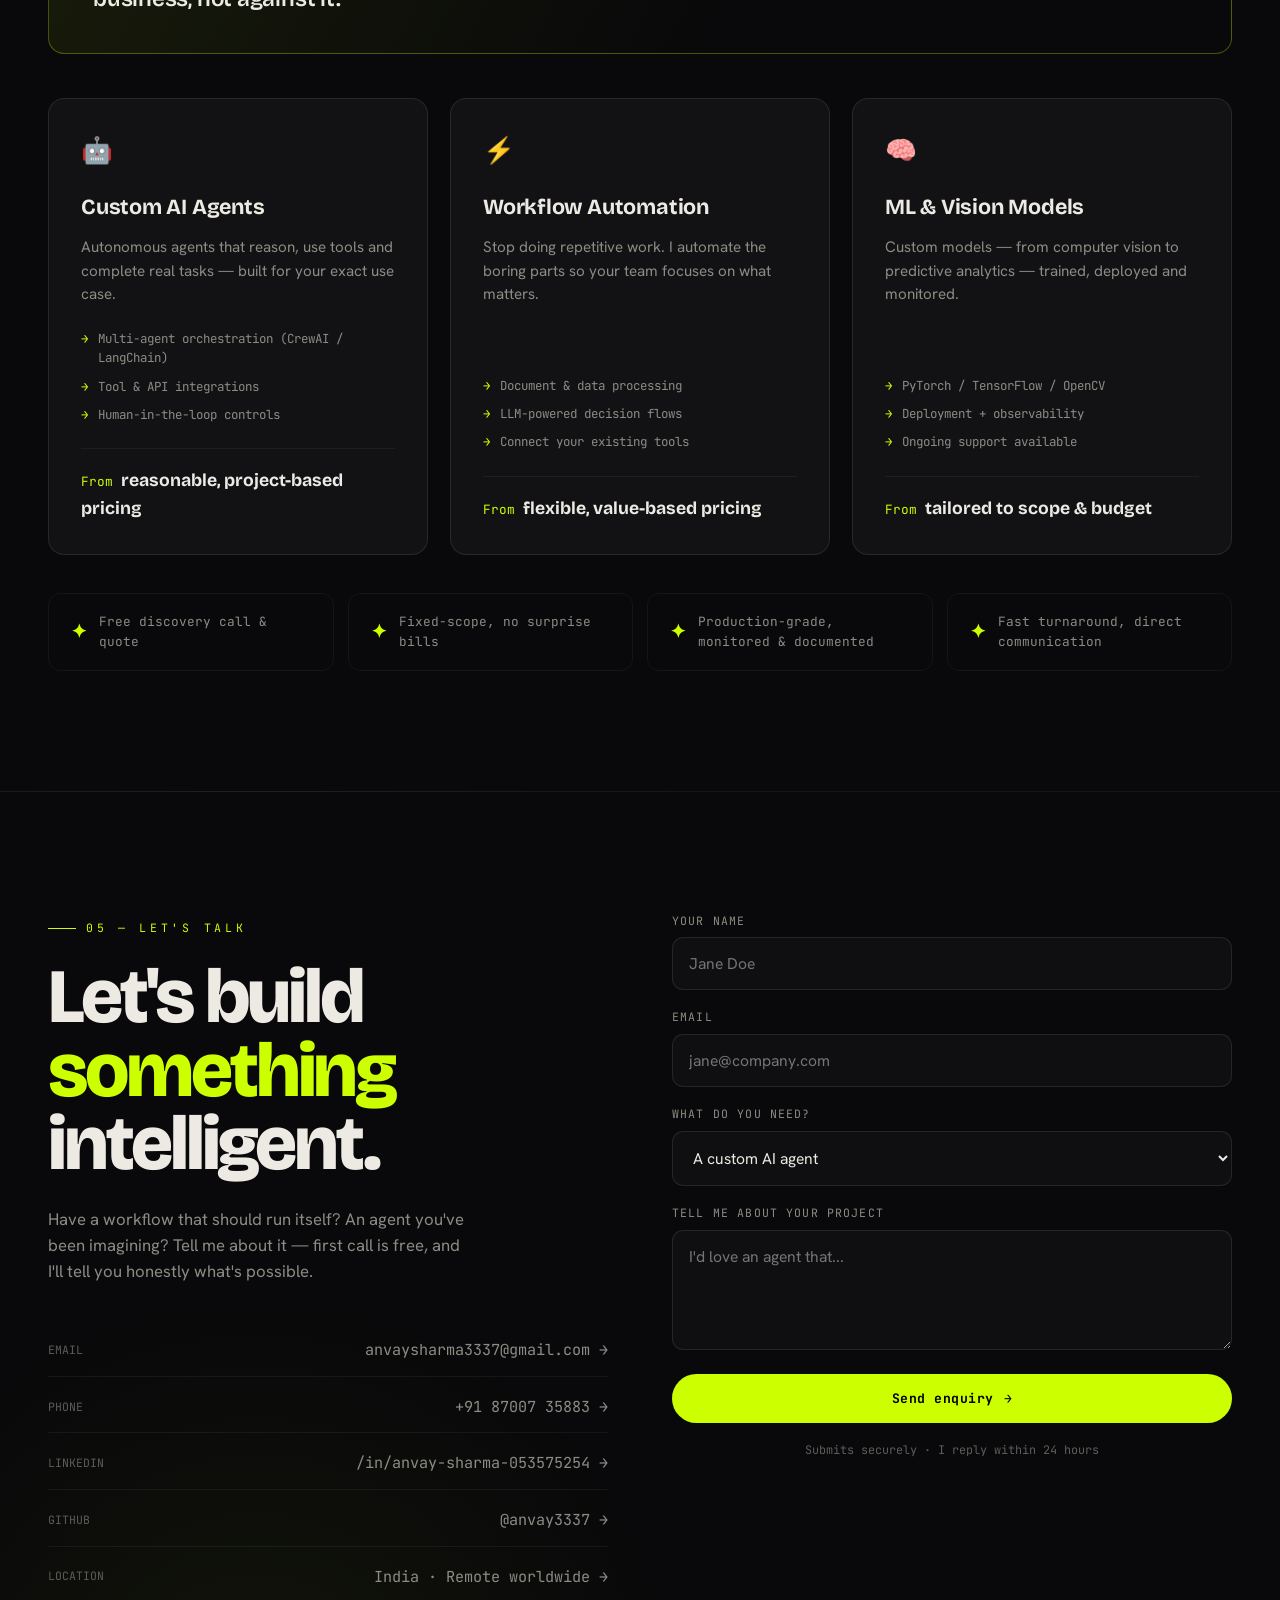
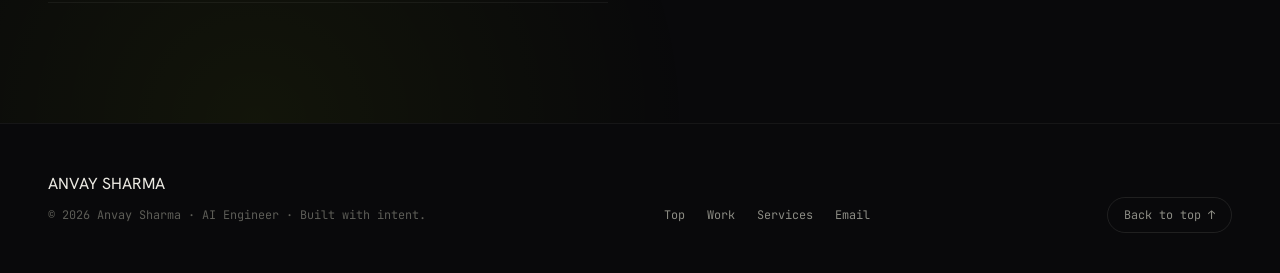
==== commit 1df59e85: "Align brain callout coordinates to updated brain.png and increase outline sketch opacity" ====
--- a/anvay-sharma-portfolio.html
+++ b/anvay-sharma-portfolio.html
@@ -1029,18 +1029,18 @@
 
   // Technical callouts with pointer lines mapping lateral head & spine anatomy
   const CALLOUTS = [
-    { pt: [0.64, 0.12], text: "SYS.SENSORY // PARIETAL", align: "left", ox: 35, oy: -15 },
-    { pt: [0.72, 0.20], text: "SYS.LOGIC // FRONTAL", align: "left", ox: 30, oy: -15 },
-    { pt: [0.82, 0.38], text: "SYS.PERCEPTION", align: "left", ox: 25, oy: 0 },
-    { pt: [0.14, 0.32], text: "SYS.VISION // OCCIPITAL", align: "right", ox: -30, oy: 0 },
-    { pt: [0.18, 0.72], text: "SYS.TRANSMISSION // SPINE", align: "right", ox: -30, oy: 0 },
-    { pt: [0.50, 0.74], text: "SYS.MOTOR // CEREBELLUM", align: "left", ox: 35, oy: 15 }
+    { pt: [0.48, 0.12], text: "SYS.SENSORY // PARIETAL", align: "left", ox: 35, oy: -15 },
+    { pt: [0.64, 0.18], text: "SYS.LOGIC // FRONTAL", align: "left", ox: 30, oy: -15 },
+    { pt: [0.82, 0.35], text: "SYS.PERCEPTION", align: "left", ox: 25, oy: 0 },
+    { pt: [0.28, 0.26], text: "SYS.VISION // OCCIPITAL", align: "right", ox: -30, oy: -10 },
+    { pt: [0.37, 0.72], text: "SYS.TRANSMISSION // SPINE", align: "right", ox: -30, oy: 0 },
+    { pt: [0.40, 0.40], text: "SYS.MOTOR // CEREBELLUM", align: "right", ox: -35, oy: 15 }
   ];
 
   // Internal circuit nodes redistributed to sit inside head/neck structure
   const NODES = [
-    [0.48, 0.26], [0.44, 0.38], [0.28, 0.36], [0.44, 0.48], [0.34, 0.56],
-    [0.33, 0.68], [0.33, 0.82], [0.64, 0.44], [0.60, 0.28], [0.36, 0.22]
+    [0.48, 0.26], [0.44, 0.38], [0.28, 0.36], [0.44, 0.48], [0.40, 0.56],
+    [0.37, 0.68], [0.28, 0.82], [0.64, 0.44], [0.60, 0.28], [0.36, 0.22]
   ];
   const EDGES = [
     [0, 1], [1, 2], [1, 3], [1, 4], [1, 9], // Cerebrum connections
@@ -1249,7 +1249,7 @@
       if (activeCanvas) {
         x.save();
         // Control image line opacity (highlighted slightly more)
-        x.globalAlpha = curVis * brainAmt * 0.14;
+        x.globalAlpha = curVis * brainAmt * 0.32;
         
         const imgW = D * breath;
         const imgH = D * breath;
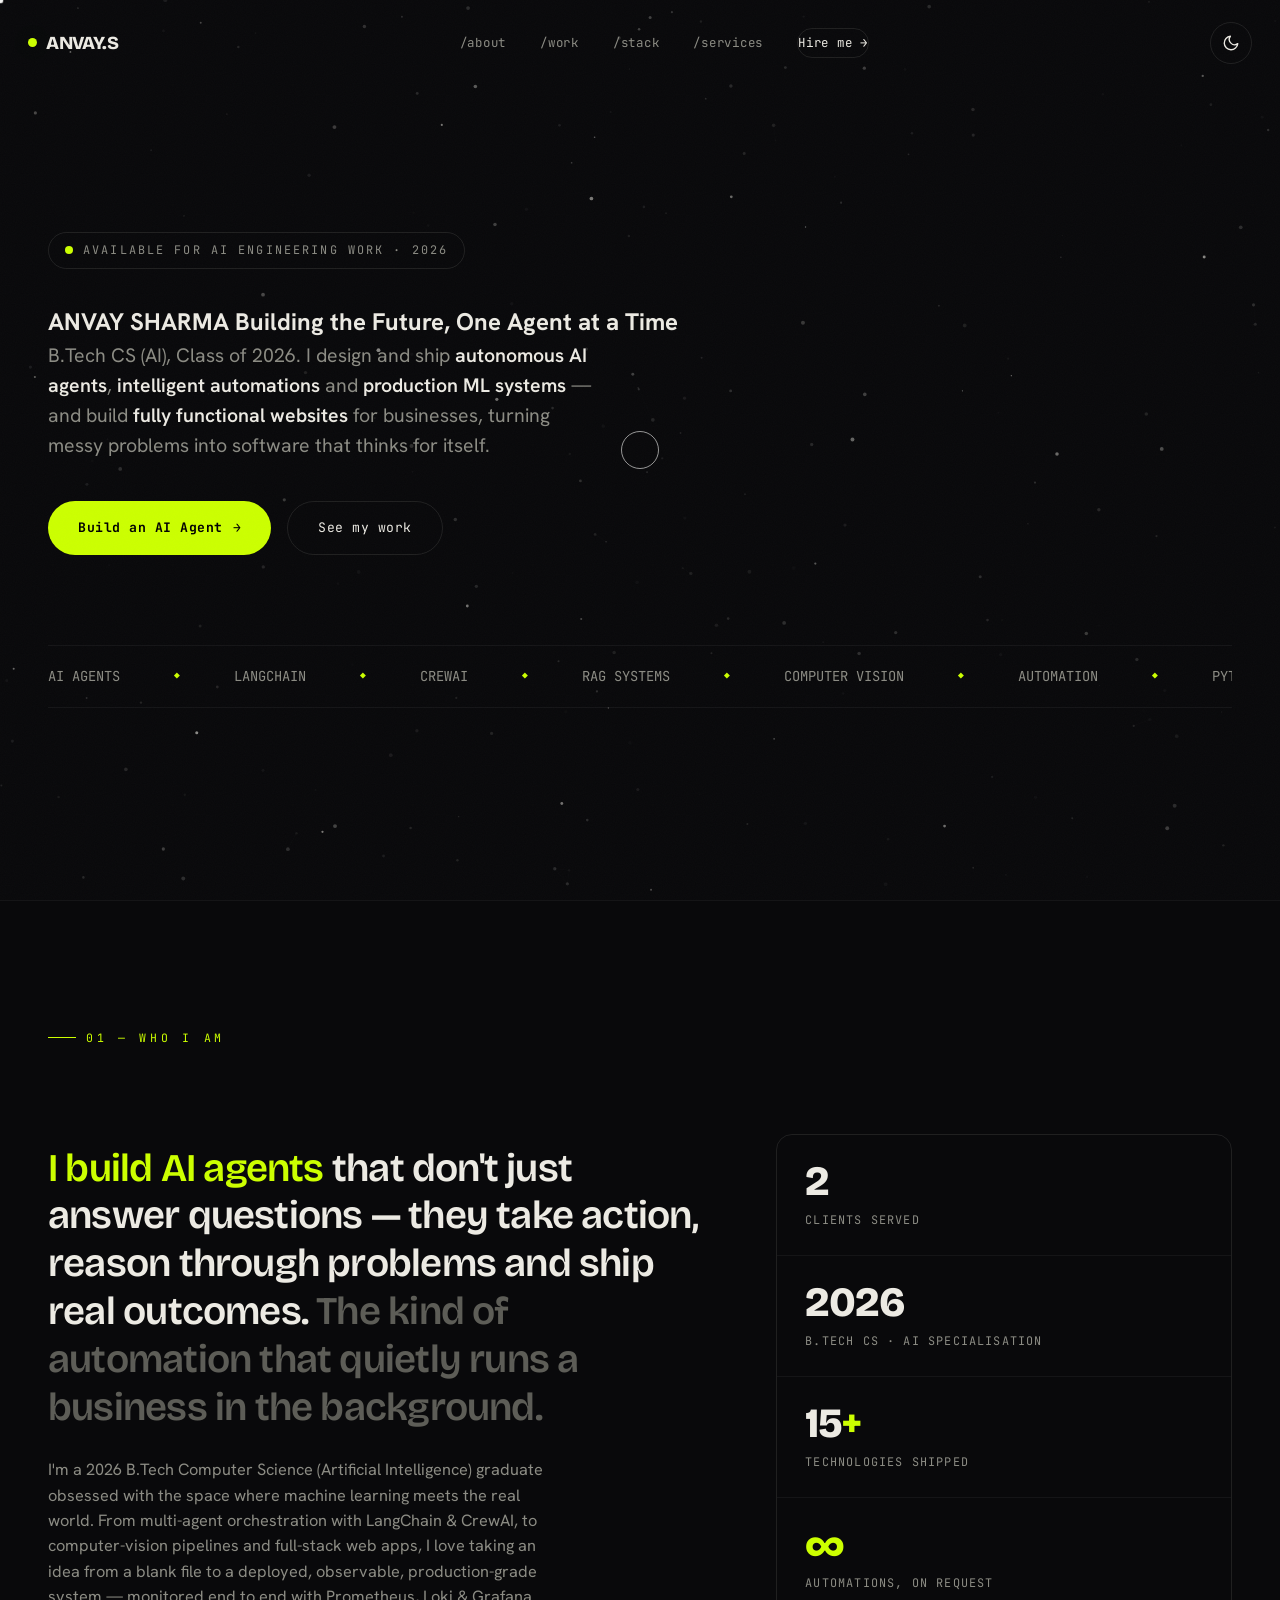
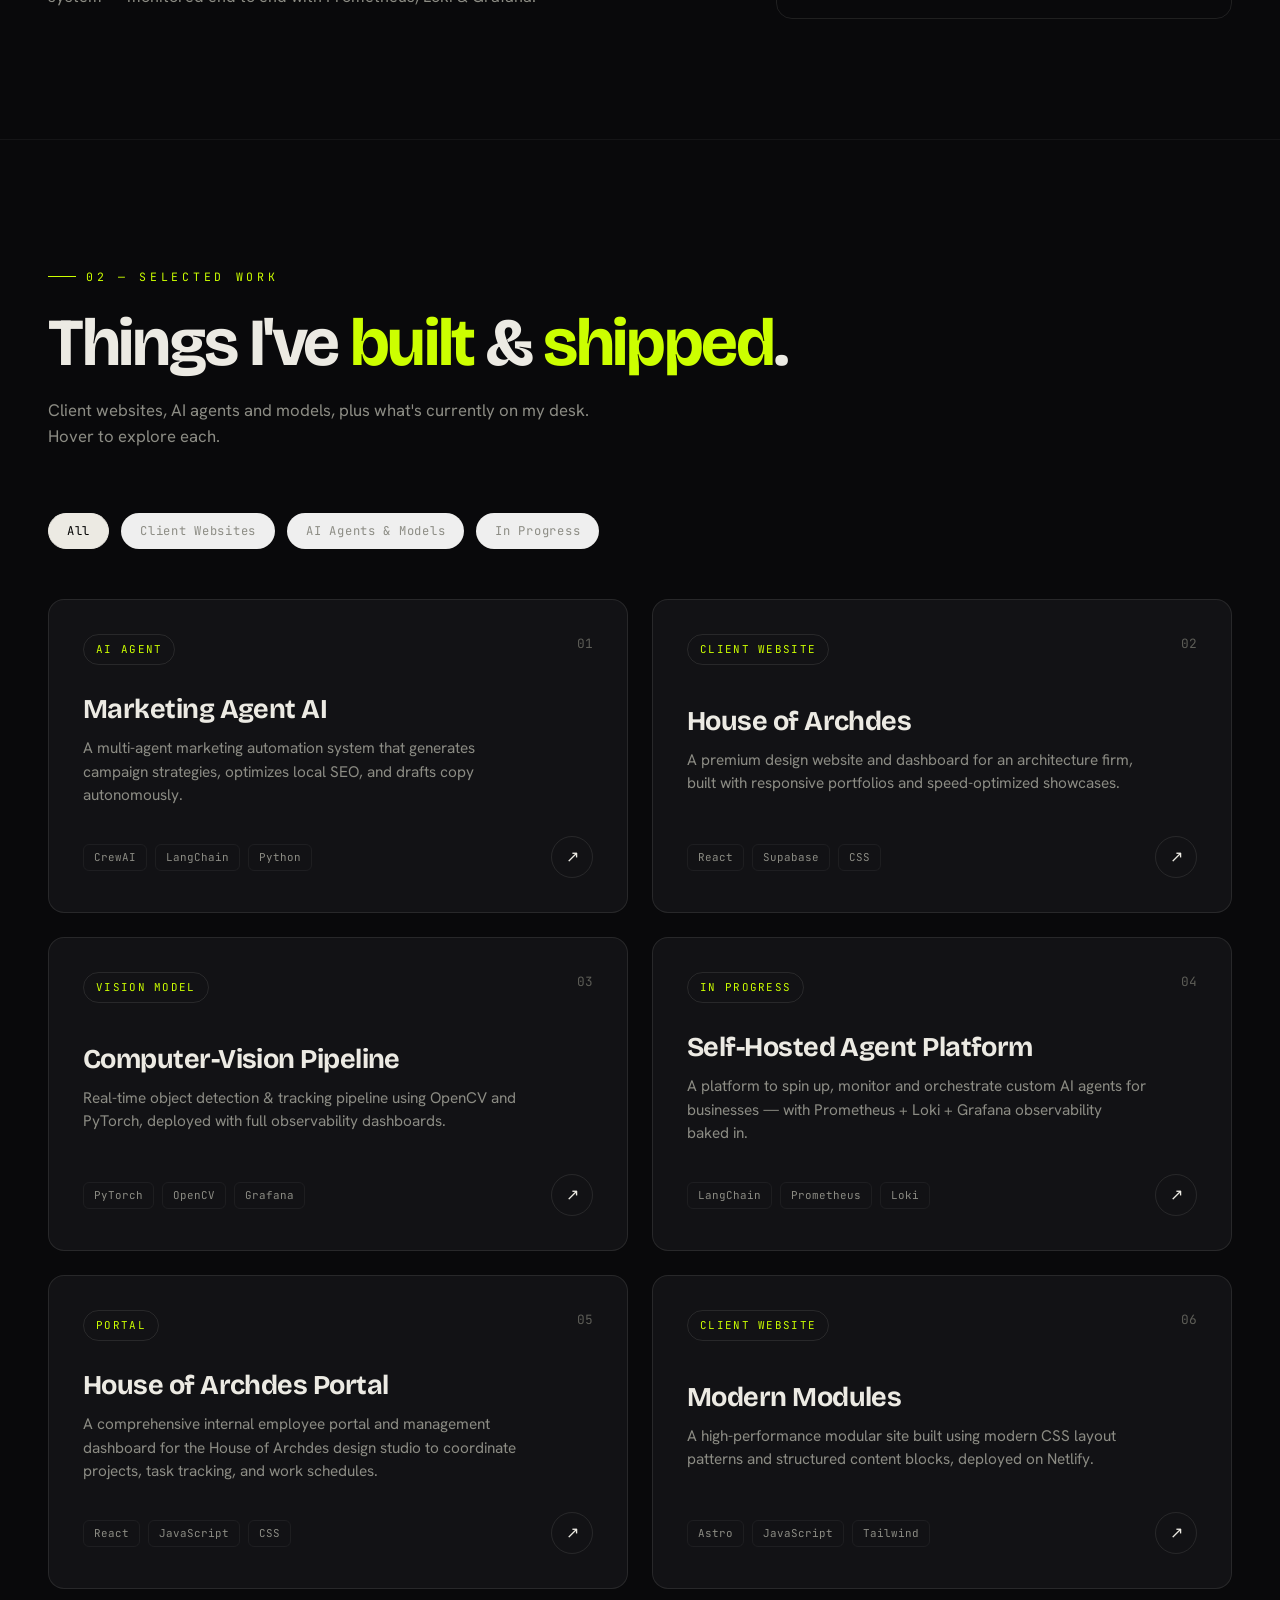
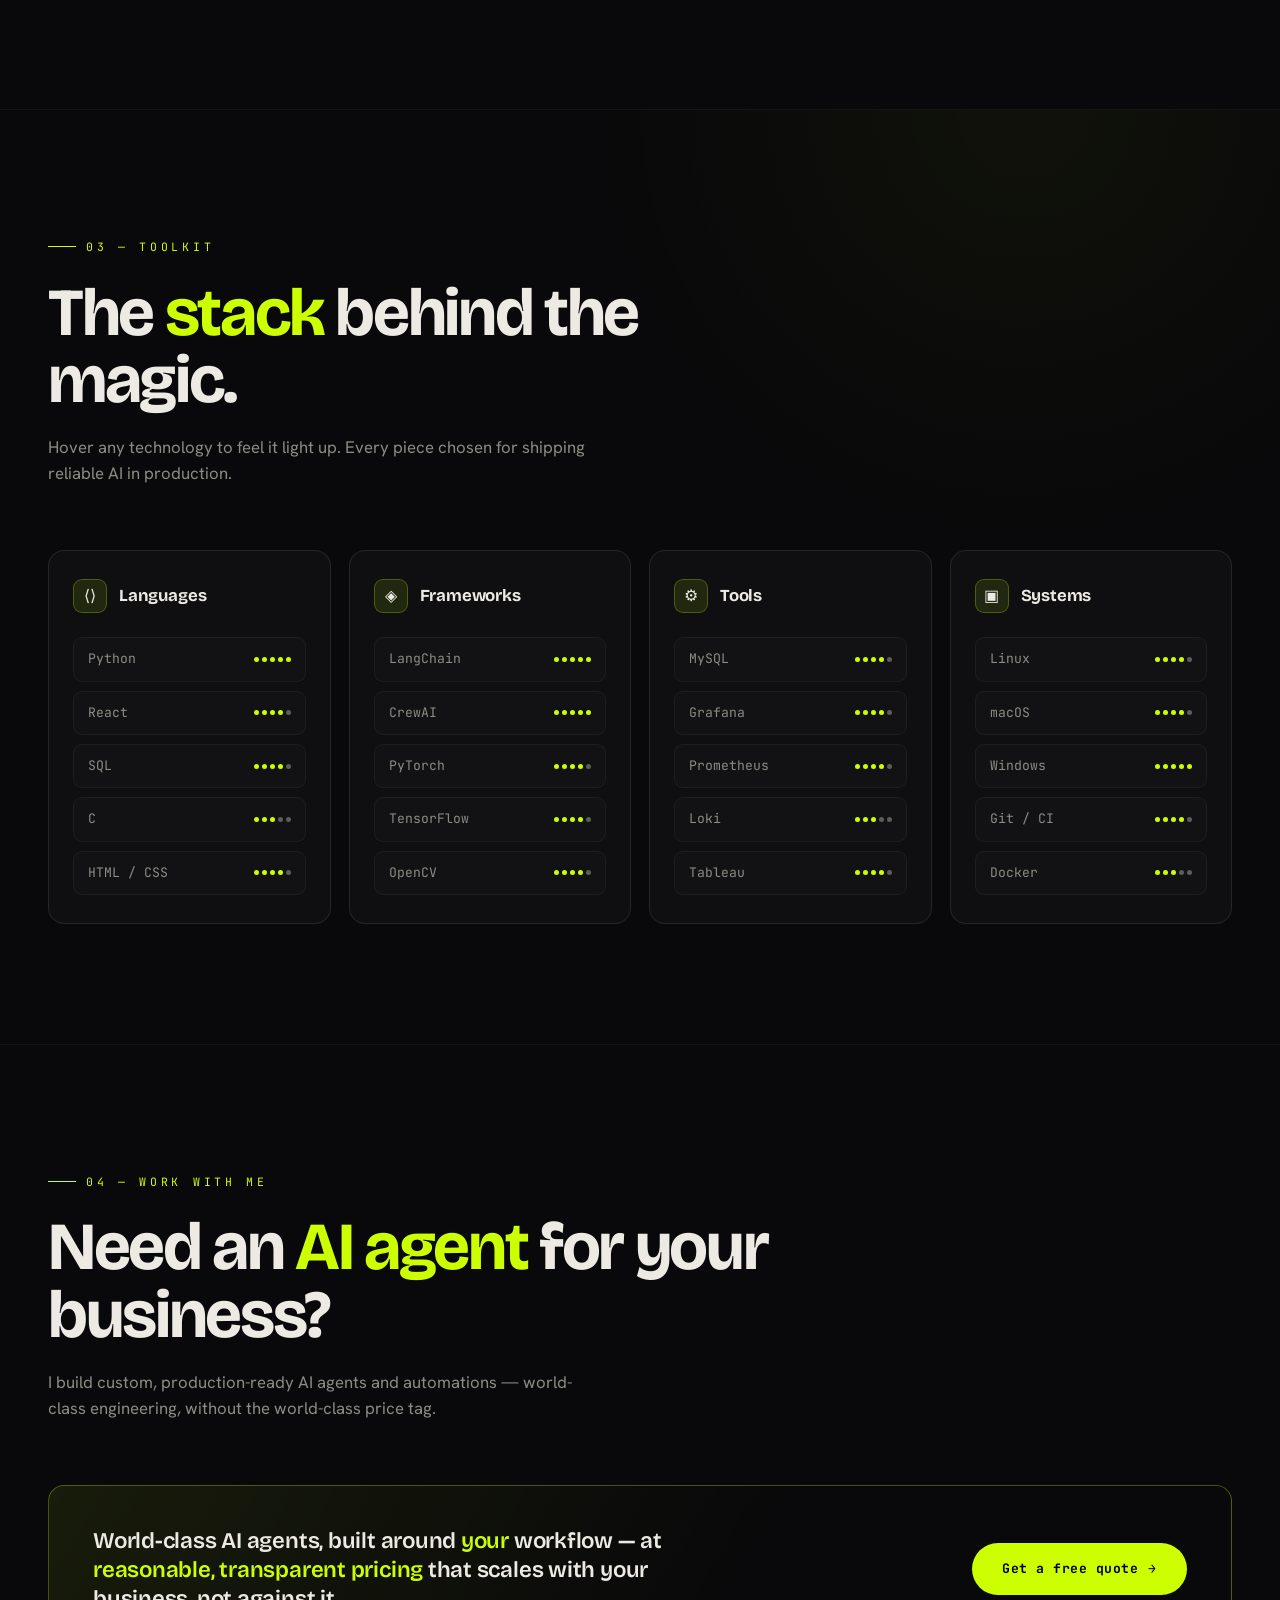
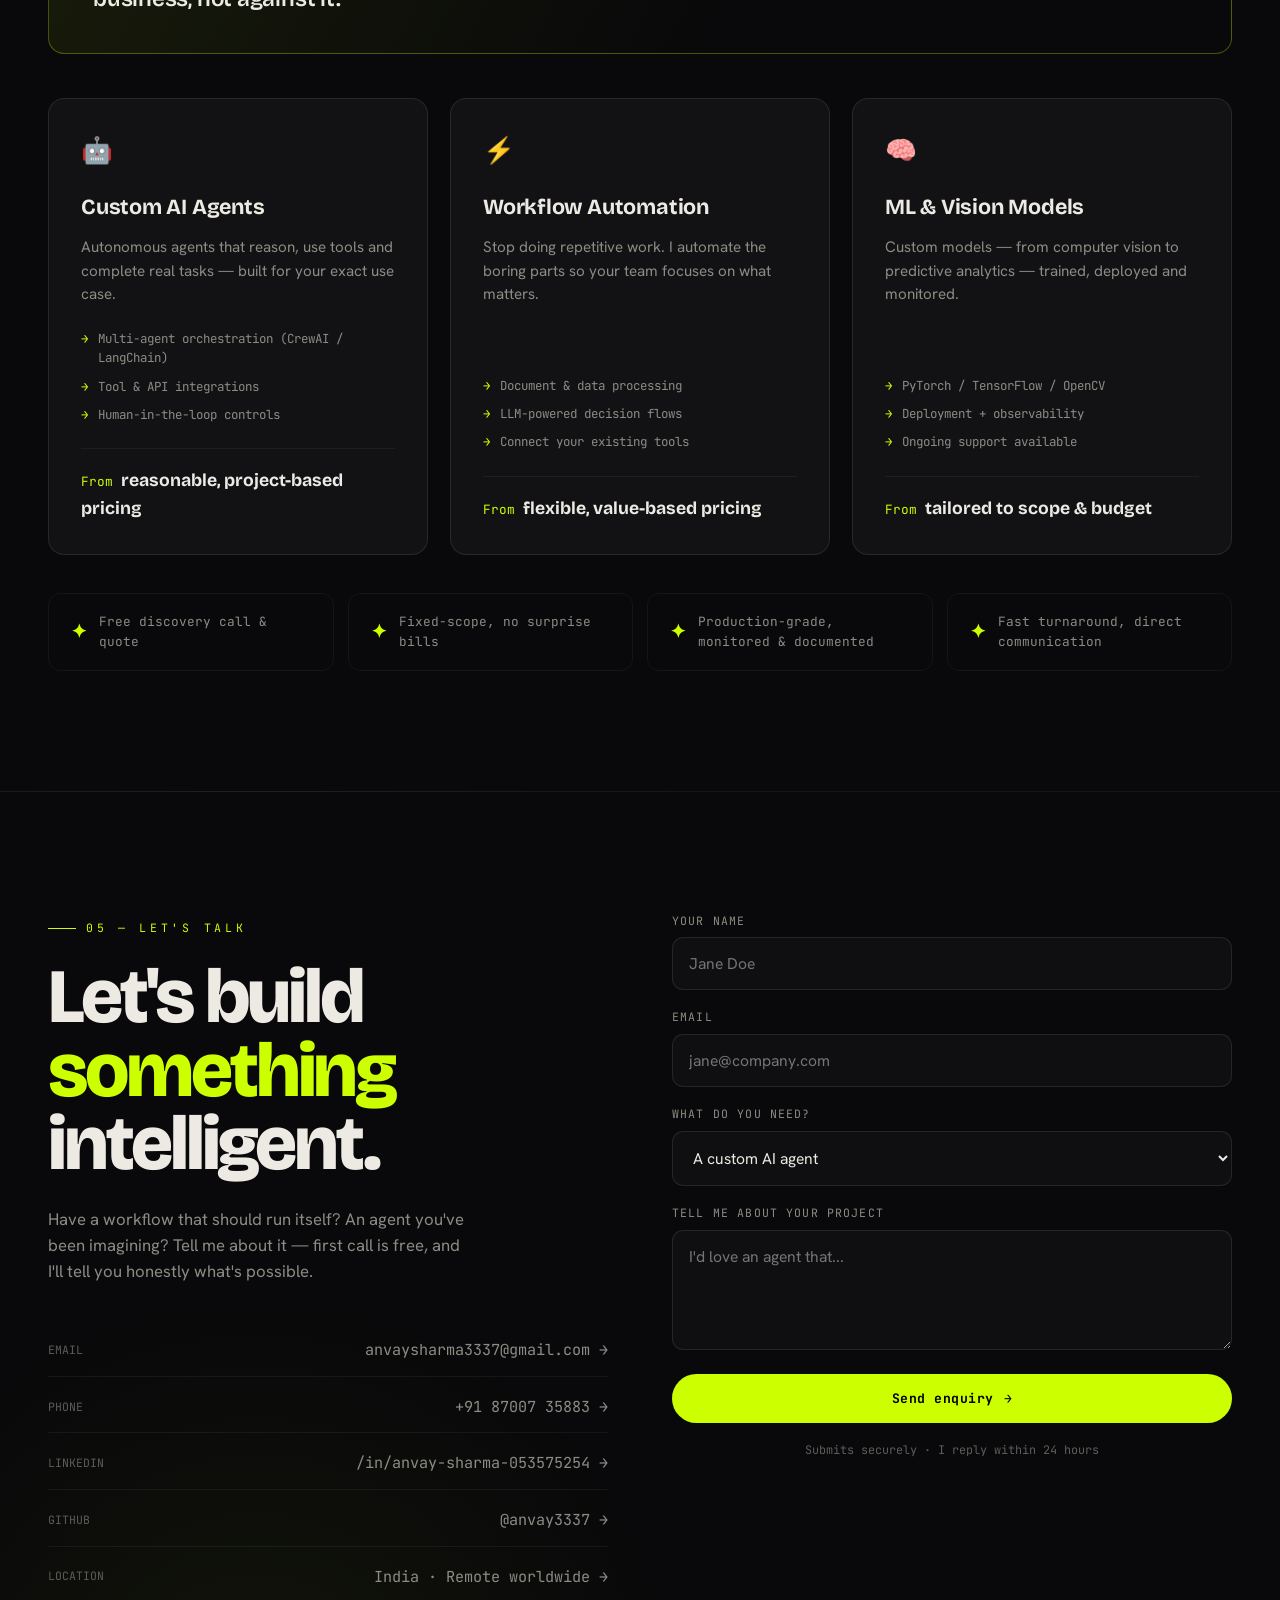
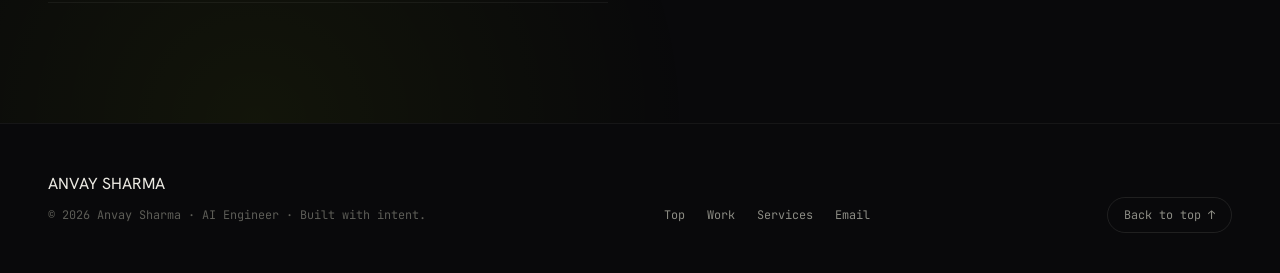
==== commit af5d48ff: "feat: replace wireframe 3D mesh with transparent 3D brain model image - Added make_transparent.py to" ====
--- a/anvay-sharma-portfolio.html
+++ b/anvay-sharma-portfolio.html
@@ -927,54 +927,11 @@
   let formed=coarse;                          // touch devices form on load (no hover)
   const mouse={x:-9999,y:-9999,active:false};
 
-  // Load and cache the brain image
-  const brainImg = new Image();
-  brainImg.src = 'updated brain.png';
-  let brainImgLoaded = false;
-  let darkTintedCanvas = null;
-  let lightTintedCanvas = null;
-
-  brainImg.onload = () => {
-    brainImgLoaded = true;
-    cacheTintedImages();
-  };
-
-  function cacheTintedImages() {
-    if (!brainImgLoaded) return;
-    darkTintedCanvas = tintImage(brainImg, 204, 255, 0); // #CCFF00
-    lightTintedCanvas = tintImage(brainImg, 90, 130, 0); // #5a8200
-  }
-
-  function tintImage(img, r, g, b) {
-    const tempCanvas = document.createElement('canvas');
-    tempCanvas.width = img.width;
-    tempCanvas.height = img.height;
-    const tempCtx = tempCanvas.getContext('2d');
-    tempCtx.drawImage(img, 0, 0);
-    try {
-      const imgData = tempCtx.getImageData(0, 0, tempCanvas.width, tempCanvas.height);
-      const data = imgData.data;
-      for (let i = 0; i < data.length; i += 4) {
-        const red = data[i];
-        const green = data[i + 1];
-        const blue = data[i + 2];
-        const brightness = (red + green + blue) / 3;
-        if (brightness > 240) {
-          data[i + 3] = 0;
-        } else {
-          const alpha = Math.max(0, 255 - brightness);
-          data[i] = r;
-          data[i + 1] = g;
-          data[i + 2] = b;
-          data[i + 3] = alpha;
-        }
-      }
-      tempCtx.putImageData(imgData, 0, 0);
-    } catch (e) {
-      console.error("Canvas image tinting failed:", e);
-    }
-    return tempCanvas;
-  }
+  // Load the transparent 3D brain model image (background already keyed out)
+  const brain3dImg = new Image();
+  brain3dImg.src = 'brain3d.png';
+  let brain3dLoaded = false;
+  brain3dImg.onload = () => { brain3dLoaded = true; };
 
   // ---- Highly accurate anatomical lateral (side-view) human head/face/neck outline ----
   const HEAD_OUTLINE = [
@@ -1065,6 +1022,26 @@
     const y2 = y * cosX - z1 * sinX;
     const z2 = y * sinX + z1 * cosX;
     return [x1, y2, z2];
+  }
+
+  function getBounds(outline, yVal) {
+    let xBack = null;
+    let xFront = null;
+    const n = outline.length;
+    for (let i = 0; i < n; i++) {
+      const p1 = outline[i];
+      const p2 = outline[(i + 1) % n];
+      if ((p1[1] <= yVal && yVal < p2[1]) || (p2[1] <= yVal && yVal < p1[1])) {
+        const t = (yVal - p1[1]) / (p2[1] - p1[1]);
+        const xIntersection = p1[0] + t * (p2[0] - p1[0]);
+        if (xIntersection < 0.45) {
+          if (xBack === null || xIntersection < xBack) xBack = xIntersection;
+        } else {
+          if (xFront === null || xIntersection > xFront) xFront = xIntersection;
+        }
+      }
+    }
+    return { back: xBack, front: xFront };
   }
 
   // Stars background (unaffected space particles)
@@ -1235,37 +1212,90 @@
     });
     x.restore();
 
-    // angular, faceted brain — sharp edges + internal circuit wiring + nodes in 3D
+    // 3D brain model: transparent image warped with cylindrical projection, interactive rotation
     brainAmt += ((ambient?0:1)-brainAmt)*0.08;
     if(brainAmt>0.02){
       rotationX += (targetRotationX - rotationX) * 0.08;
       rotationY += (targetRotationY - rotationY) * 0.08;
 
       x.save();
-      x.lineJoin='miter'; x.miterLimit=8; x.lineCap='butt';
-
-      // Draw the updated brain background image
-      const activeCanvas = light ? lightTintedCanvas : darkTintedCanvas;
-      if (activeCanvas) {
+
+      // ── Draw transparent 3D brain model with cylindrical warp projection ──
+      // The image (brain3d.png) has transparency; we project it column-by-column
+      // onto a cylindrical surface that responds to rotationY for 3D depth effect.
+      if (brain3dLoaded) {
+        const iW = brain3dImg.width;   // source image width
+        const iH = brain3dImg.height;  // source image height
+        const N = 60;                  // number of vertical slices
+
+        // Model size on screen — sized relative to canvas D
+        const modelScale = D * breath * 0.72;
+        // Center the head model: image is 500x661, aspect ~0.756. We want head centered.
+        // The head occupies roughly the full image, centered around u=0.5 (horizontal center)
+        const modelH = modelScale * (iH / iW);  // keep aspect ratio
+
+        // Cylinder depth factor — how much the image curves in 3D
+        // rotationY shifts the "view angle" around the cylinder
+        const cylDepth = 0.18;  // fraction of width that curves into Z
+
         x.save();
-        // Control image line opacity (highlighted slightly more)
-        x.globalAlpha = curVis * brainAmt * 0.32;
-        
-        const imgW = D * breath;
-        const imgH = D * breath;
-        
-        // 3D parallax shift based on mouse dragging rotation
-        const offsetX = rotationY * D * 0.08;
-        const offsetY = -rotationX * D * 0.08;
-        
-        const imgX = cx - 0.45 * imgW + sway + offsetX;
-        const imgY = cy - 0.35 * imgH + offsetY; // Center the brain vertically by shifting the head downwards
-        
-        x.drawImage(activeCanvas, imgX, imgY, imgW, imgH);
+        x.globalAlpha = 0.72 * brainAmt;  // slightly transparent so neural nodes show through
+
+        for (let i = 0; i < N; i++) {
+          const uL = i / N;
+          const uR = (i + 1) / N;
+          const uM = (uL + uR) / 2;
+
+          // Cylindrical Z: center of image is closest, edges curve back
+          const zL = -cylDepth * Math.sin(uL * Math.PI);
+          const zR = -cylDepth * Math.sin(uR * Math.PI);
+
+          // Map u from [0,1] image space to [-0.5, +0.5] model space centered at cx
+          // Then rotate around Y axis by rotationY
+          const objXL = uL - 0.5;
+          const objXR = uR - 0.5;
+
+          // Rotate left/right column edges around Y
+          const cosY = Math.cos(rotationY);
+          const sinY = Math.sin(rotationY);
+
+          const scrXL_raw = objXL * cosY - zL * sinY;
+          const zL_rot   = objXL * sinY + zL * cosY;
+          const scrXR_raw = objXR * cosY - zR * sinY;
+          const zR_rot   = objXR * sinY + zR * cosY;
+
+          // Perspective divide
+          const pL = 1.8 / (1.8 + zL_rot);
+          const pR = 1.8 / (1.8 + zR_rot);
+
+          // Map to canvas pixels — centered, scaled by modelScale
+          const dxL = cx + scrXL_raw * modelScale * pL + sway;
+          const dxR = cx + scrXR_raw * modelScale * pR + sway;
+          const dWidth = dxR - dxL;
+
+          if (dWidth <= 0) continue;  // column folded behind (back of cylinder)
+
+          // Vertical: apply mild rotationX tilt
+          // Top of image is at 0, bottom at iH. We offset by rotationX.
+          const topShift = rotationX * modelScale * 0.22;
+          const dTop = cy - modelH / 2 + topShift;
+
+          // Source column slice from brain3d.png
+          const srcX = Math.round(uL * iW);
+          const srcW = Math.max(1, Math.round(uR * iW) - srcX);
+
+          try {
+            x.drawImage(
+              brain3dImg,
+              srcX, 0, srcW, iH,          // source: column slice
+              dxL, dTop, dWidth, modelH   // dest: projected column on screen
+            );
+          } catch(e) {}
+        }
         x.restore();
       }
 
-      // internal circuit pathways
+      // internal circuit pathways (overlay on top of image)
       x.strokeStyle=`rgba(${nearRGB},${0.12*brainAmt})`; x.lineWidth=1;
       x.beginPath();
       for(const [a,b] of EDGES){
@@ -1278,10 +1308,6 @@
         x.lineTo(cx + rxB * D * breath * perspB + sway, cy + ryB * D * breath * perspB);
       }
       x.stroke();
-
-      // Redundant convolutions and folia folds are represented in the background image
-
-      // Spinal and facial fibers are also represented in updated brain.png background image above
 
       // tech nodes (square synapses) at the circuit junctions in 3D
       const pulse=0.7+0.3*Math.sin(t*0.004);
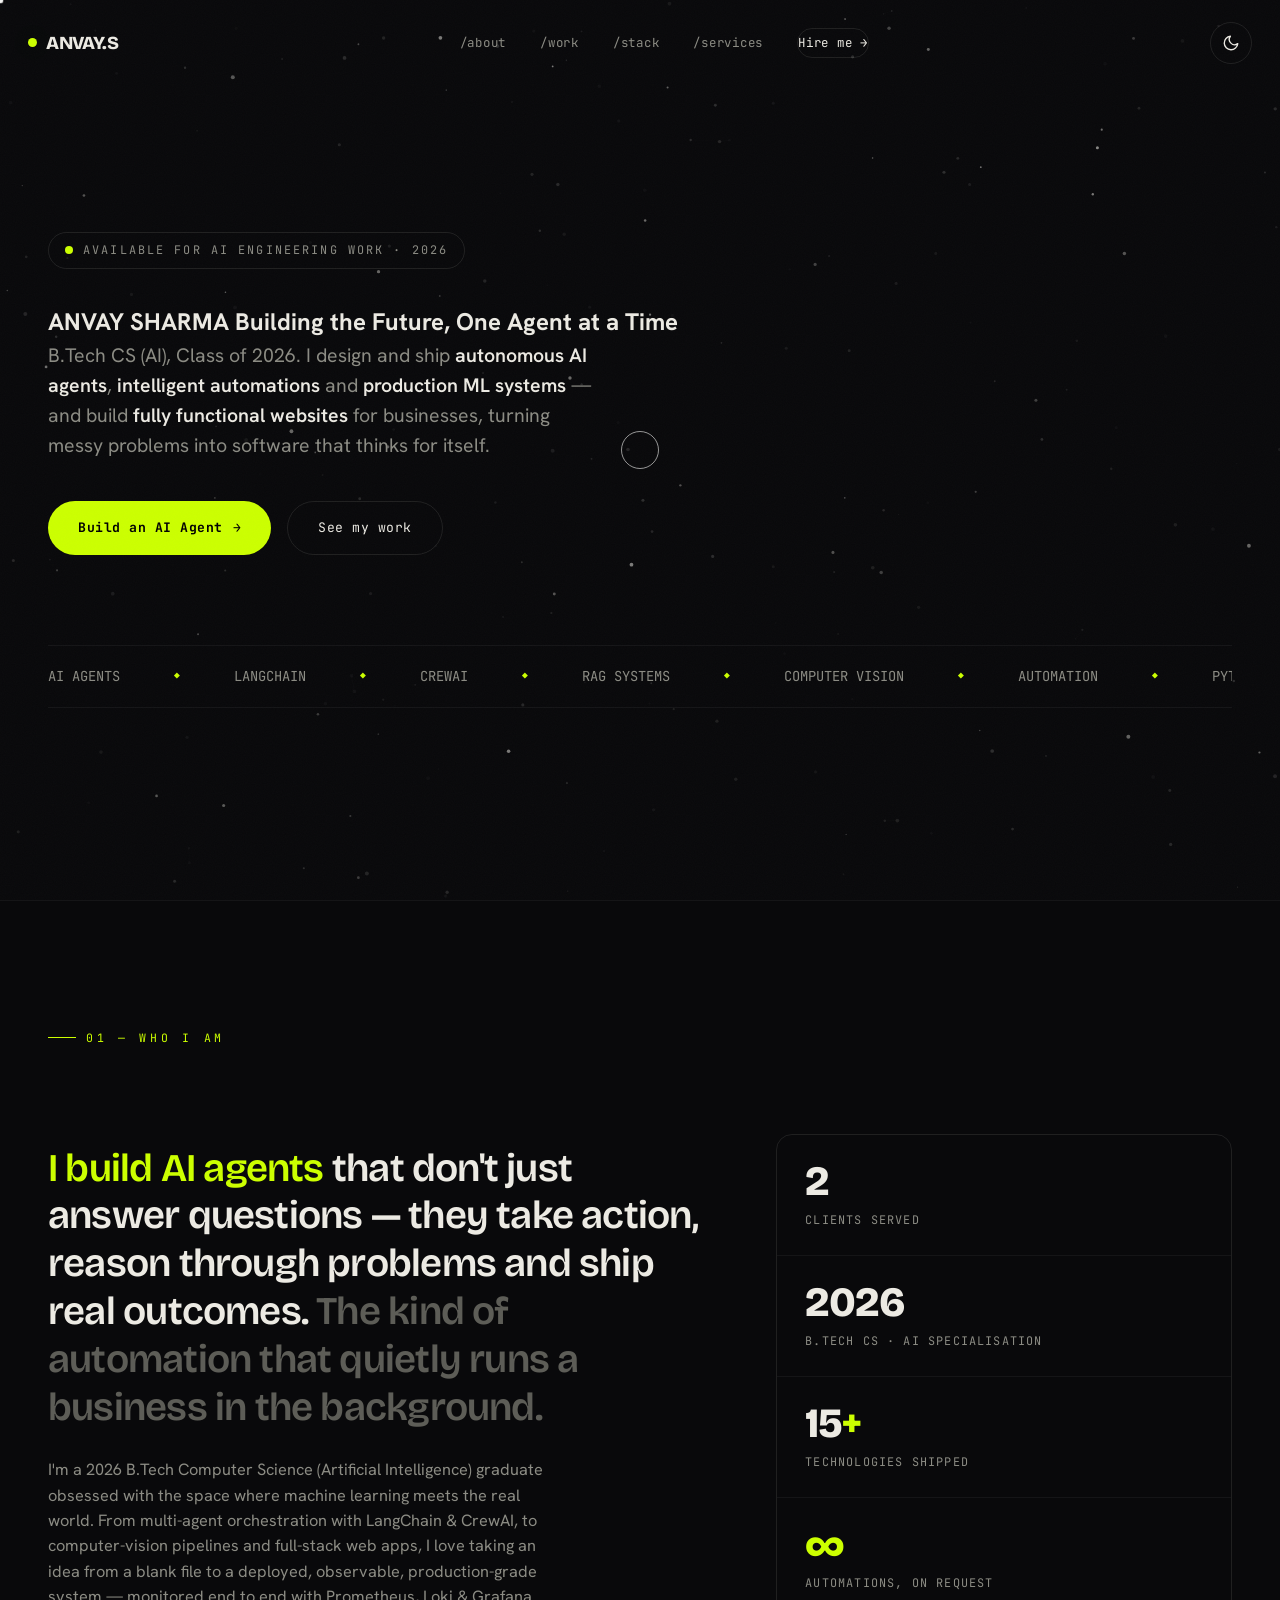
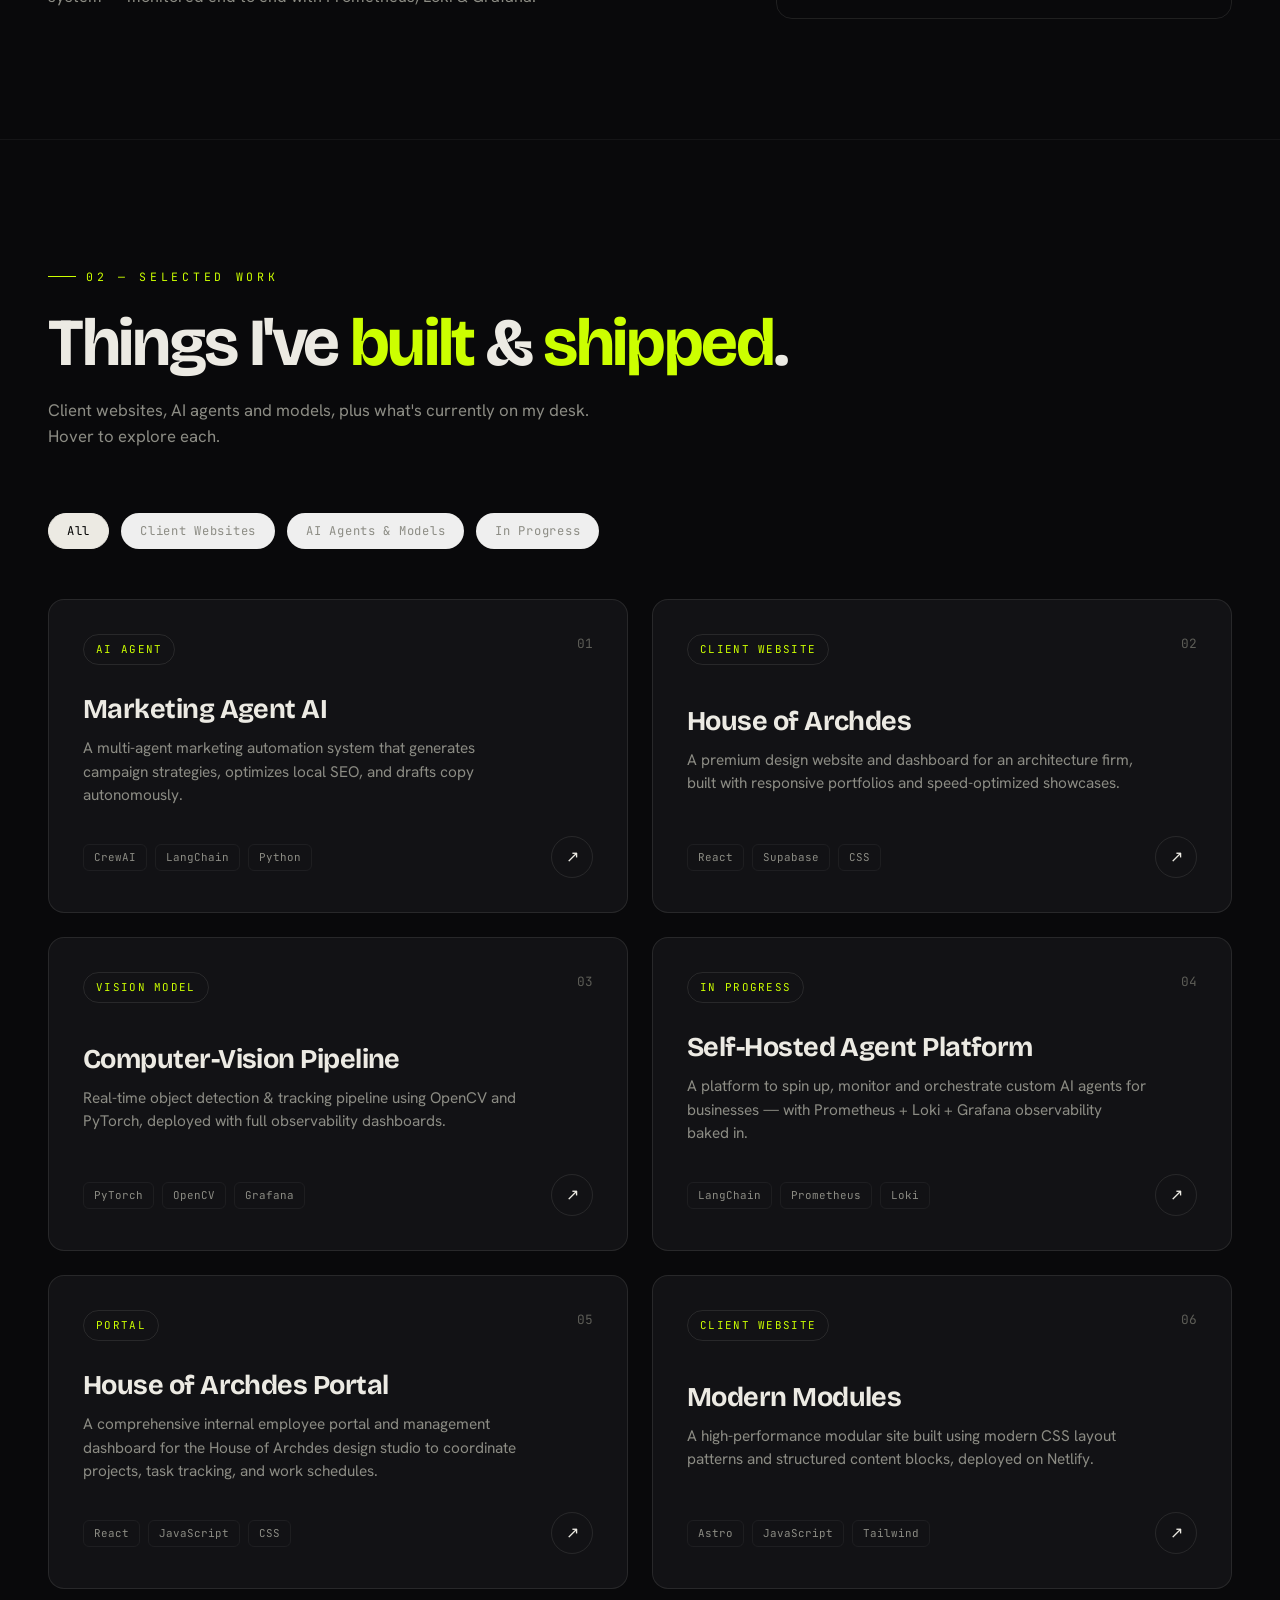
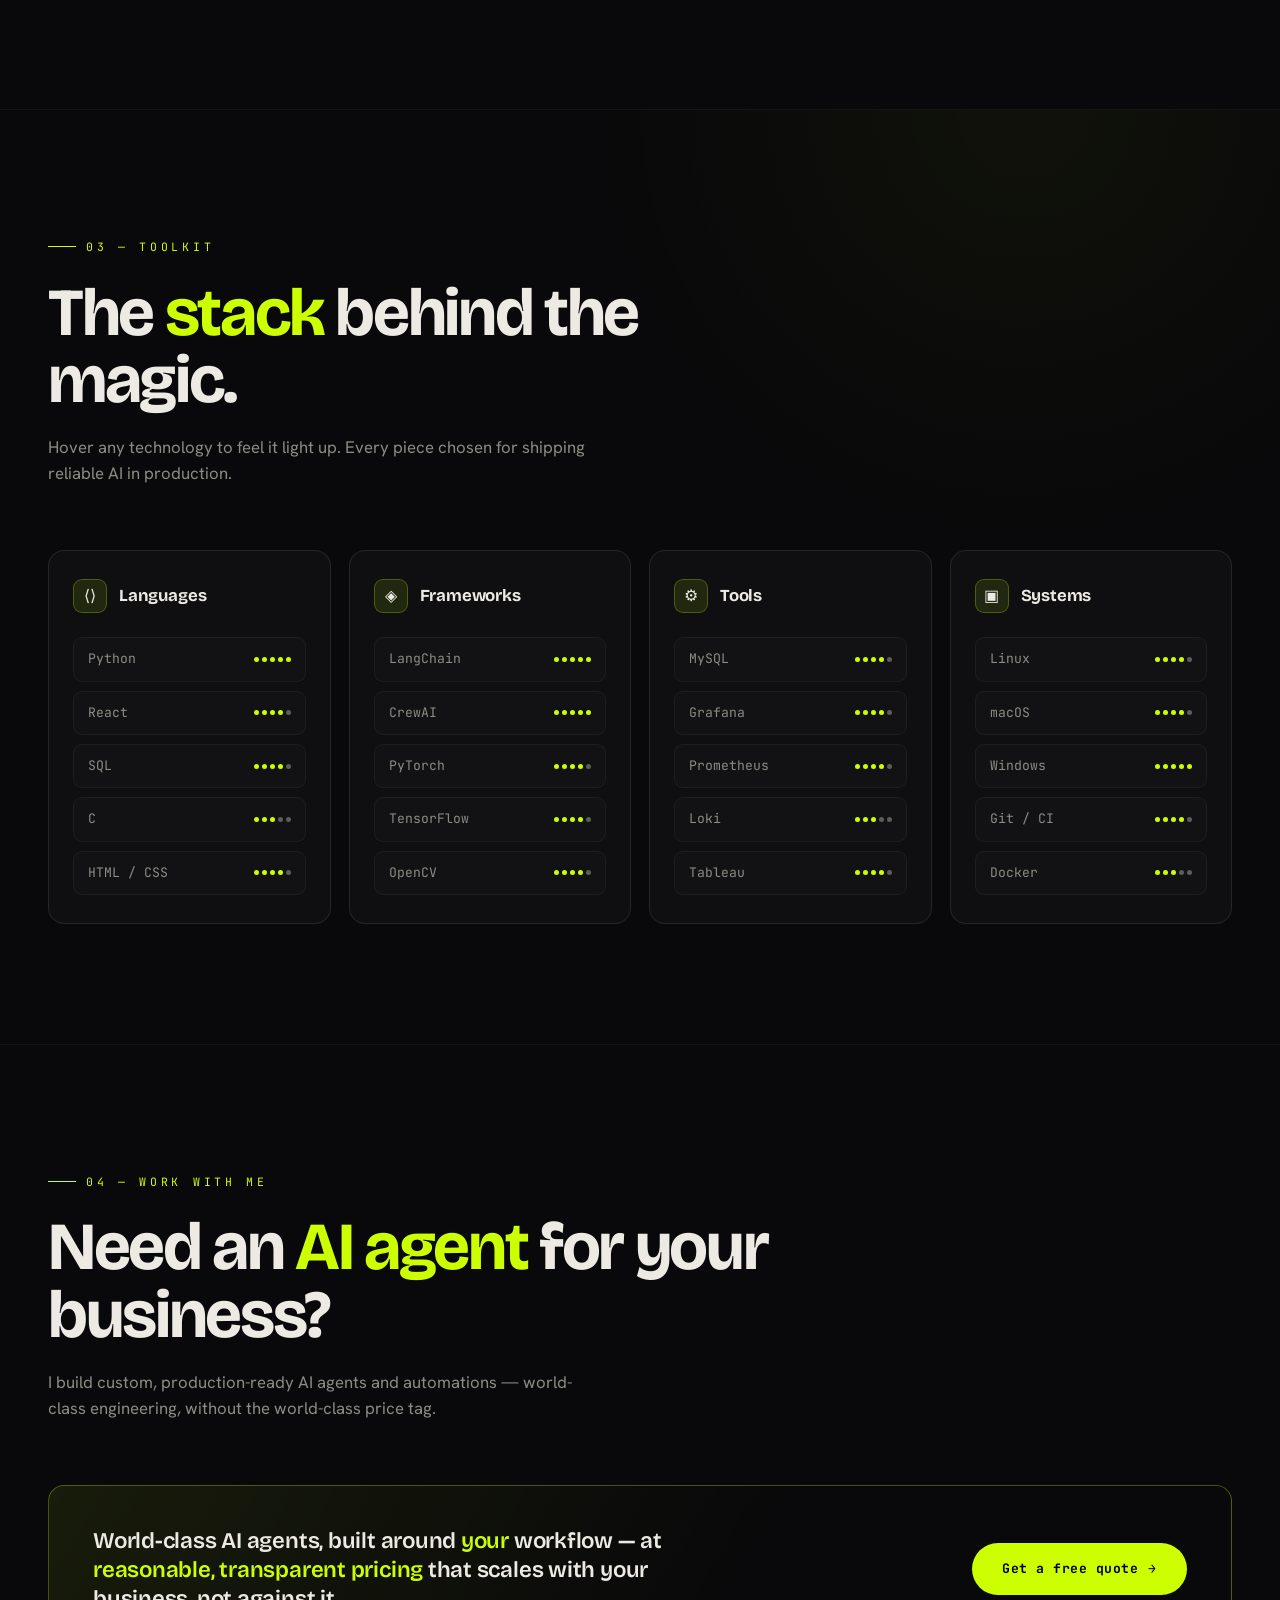
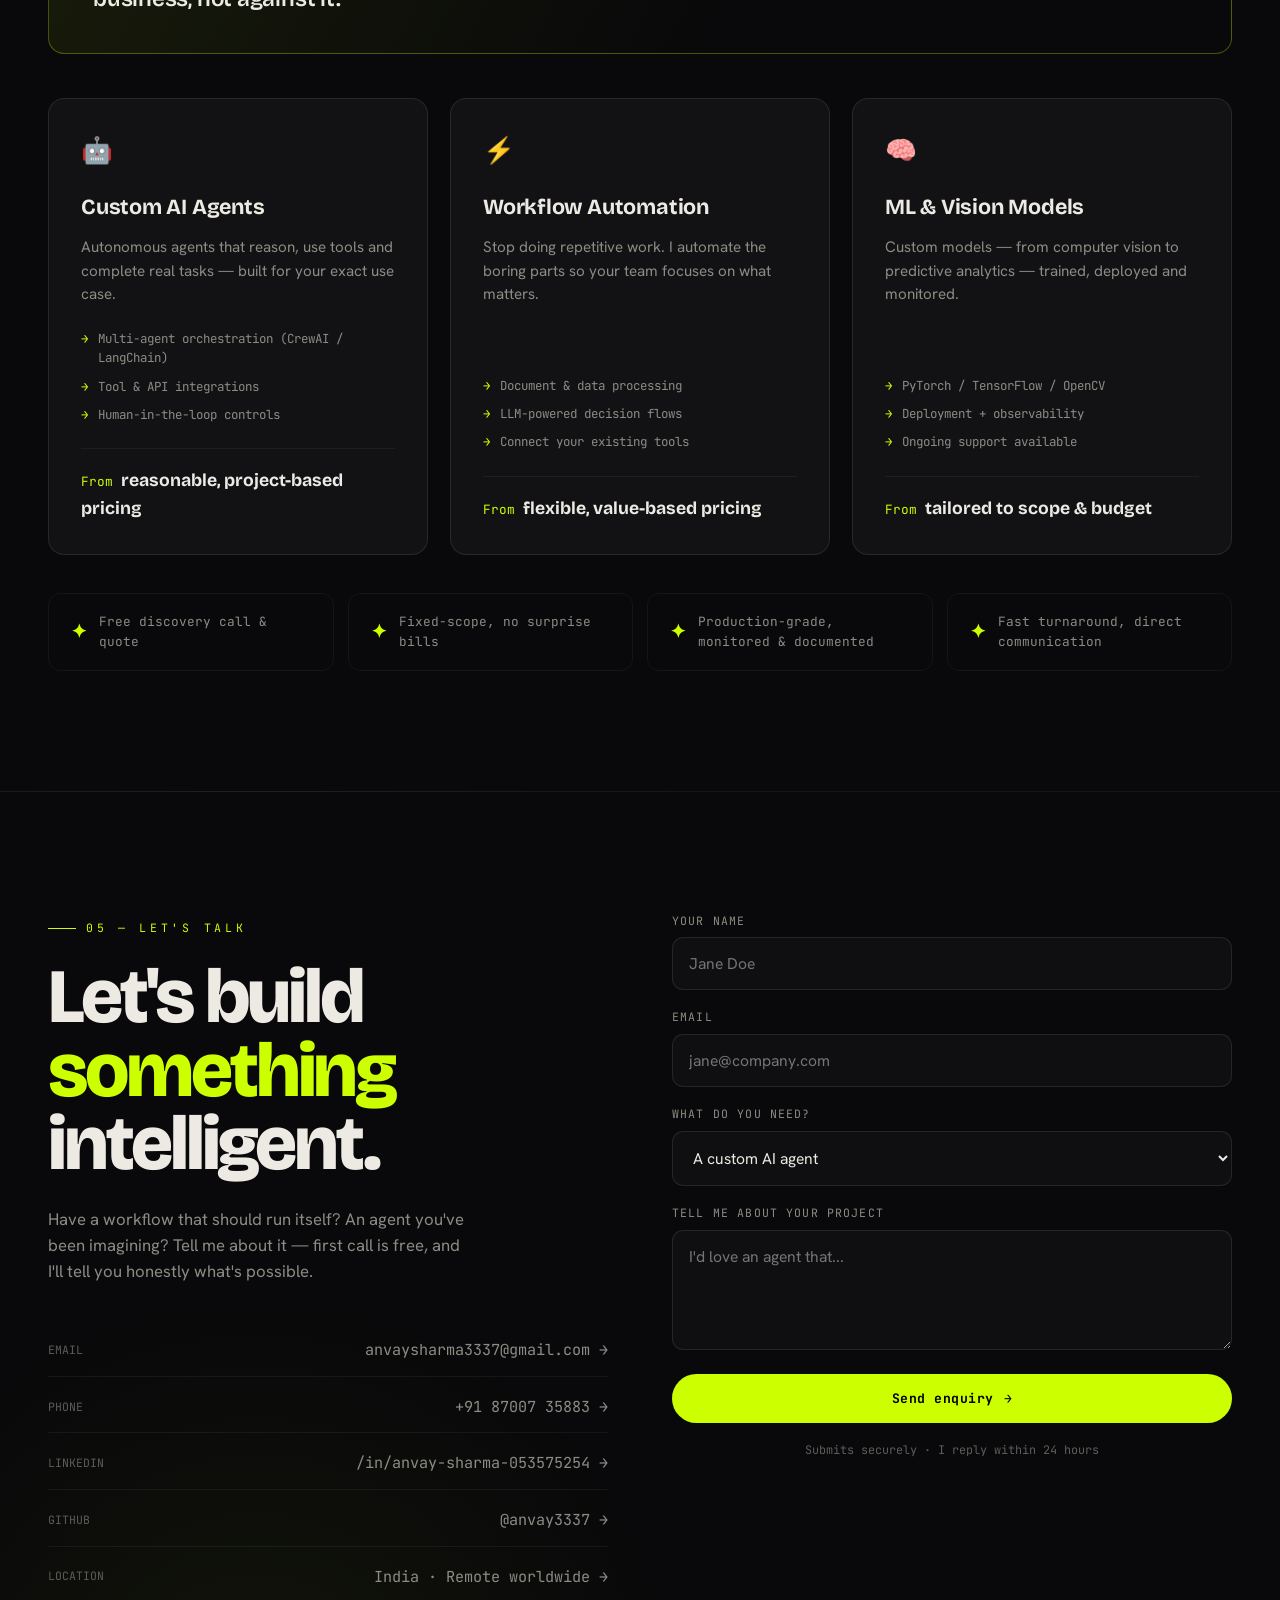
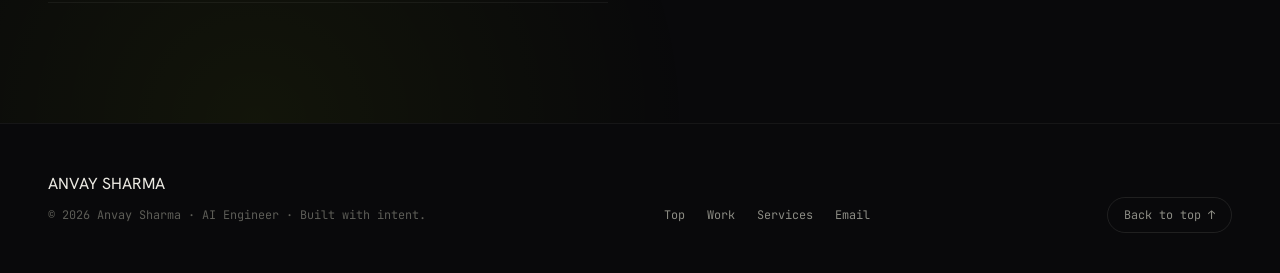
==== commit c92713ab: "feat: add updated brain.png as faded background behind 3D head model" ====
--- a/anvay-sharma-portfolio.html
+++ b/anvay-sharma-portfolio.html
@@ -932,6 +932,12 @@
   brain3dImg.src = 'brain3d.png';
   let brain3dLoaded = false;
   brain3dImg.onload = () => { brain3dLoaded = true; };
+
+  // Load 'updated brain.png' as a flat background behind the 3D model
+  const updatedBrainImg = new Image();
+  updatedBrainImg.src = 'updated brain.png';
+  let updatedBrainLoaded = false;
+  updatedBrainImg.onload = () => { updatedBrainLoaded = true; };
 
   // ---- Highly accurate anatomical lateral (side-view) human head/face/neck outline ----
   const HEAD_OUTLINE = [
@@ -1219,6 +1225,20 @@
       rotationY += (targetRotationY - rotationY) * 0.08;
 
       x.save();
+
+      // ── Draw 'updated brain.png' as a faded flat background ──
+      if (updatedBrainLoaded) {
+        x.save();
+        x.globalAlpha = 0.28 * brainAmt;  // faded — acts as atmospheric background
+        const bgSize = D * breath * 0.88;  // slightly smaller than model scale
+        x.drawImage(
+          updatedBrainImg,
+          cx - bgSize / 2 + sway,
+          cy - bgSize / 2,
+          bgSize, bgSize
+        );
+        x.restore();
+      }
 
       // ── Draw transparent 3D brain model with cylindrical warp projection ──
       // The image (brain3d.png) has transparency; we project it column-by-column
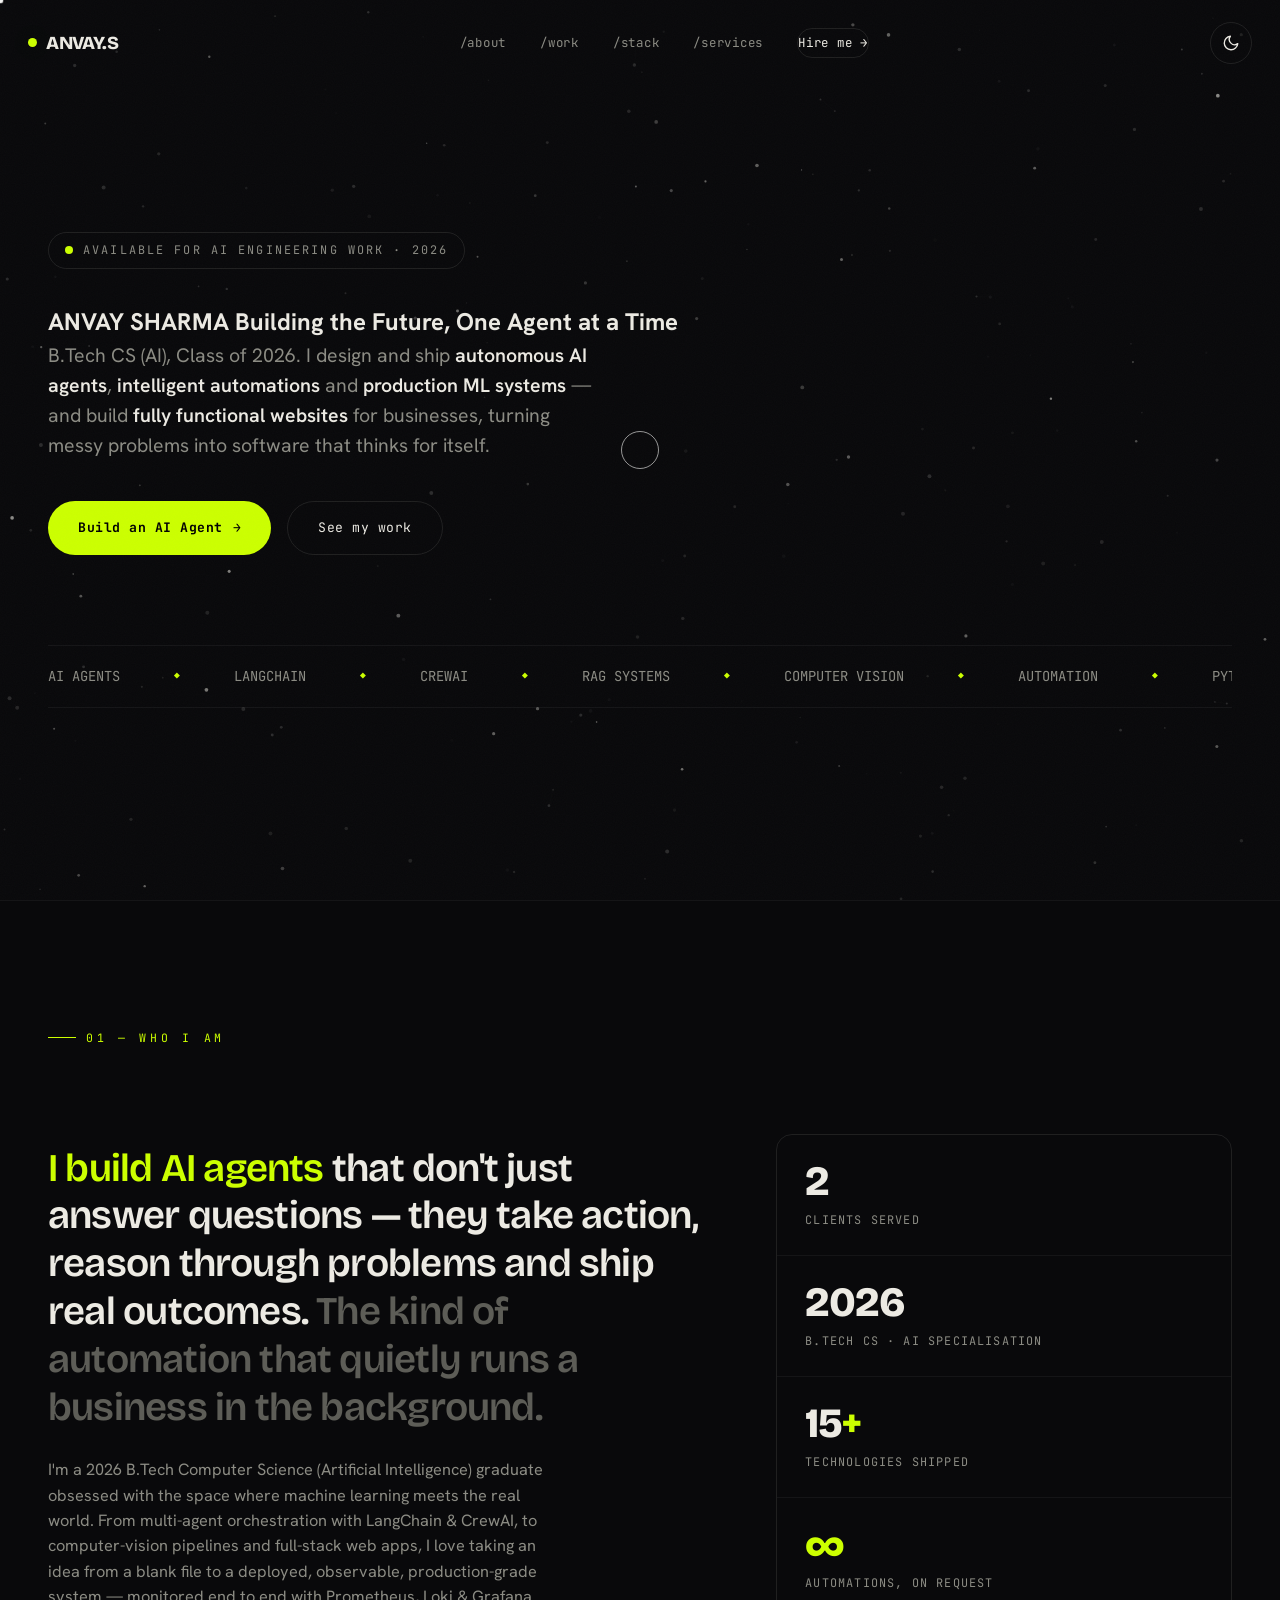
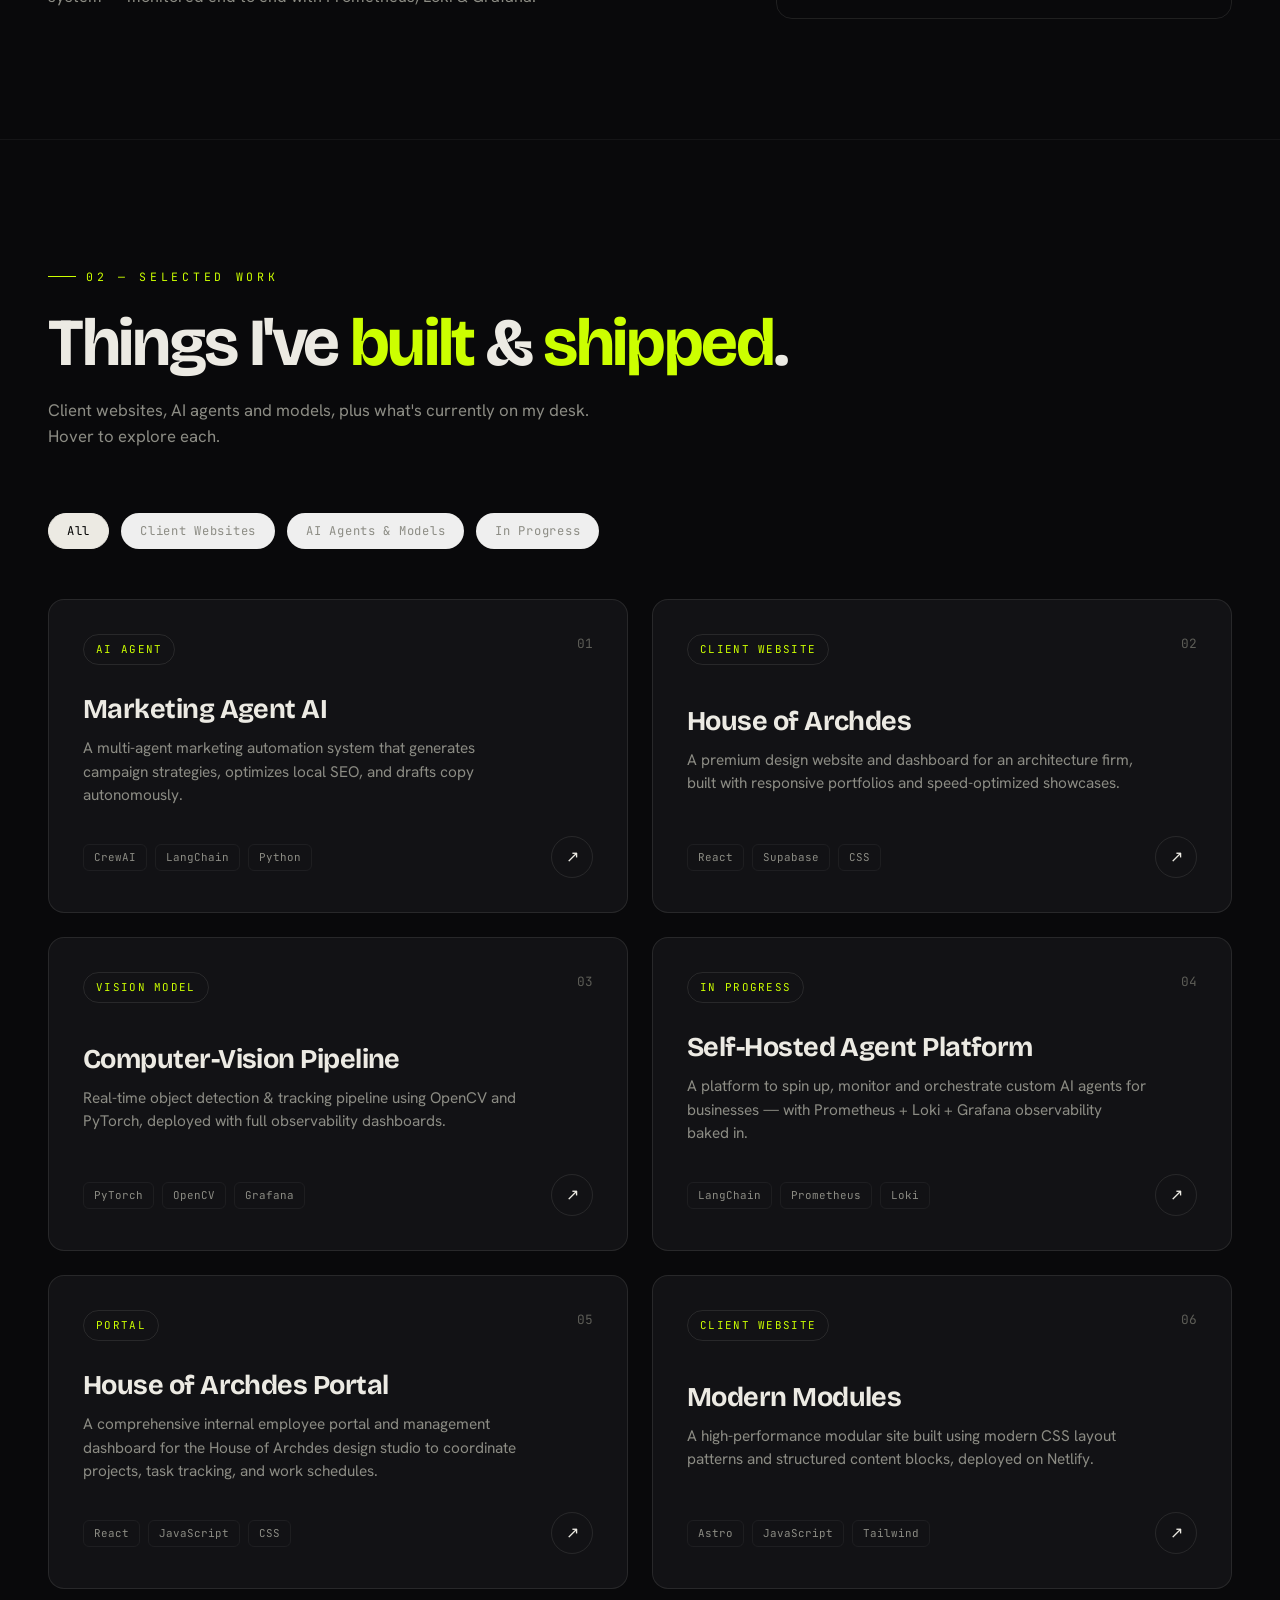
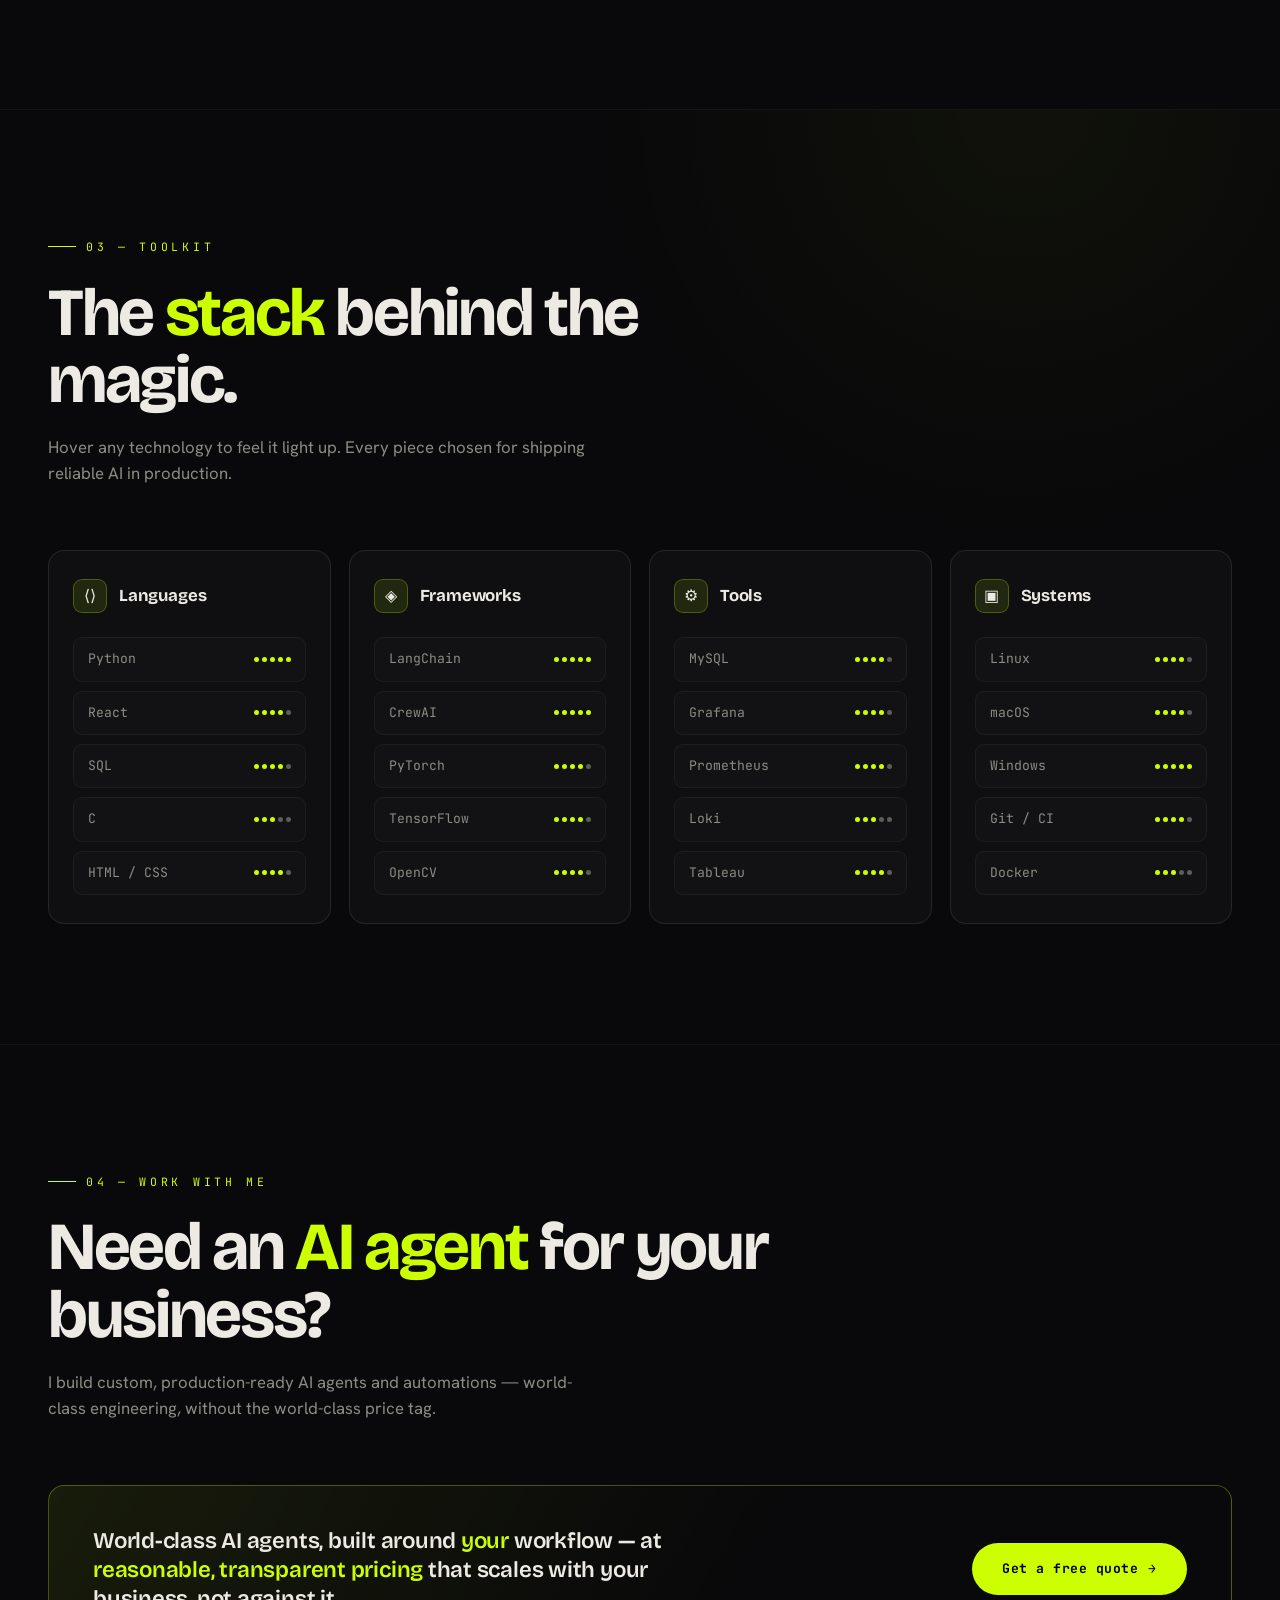
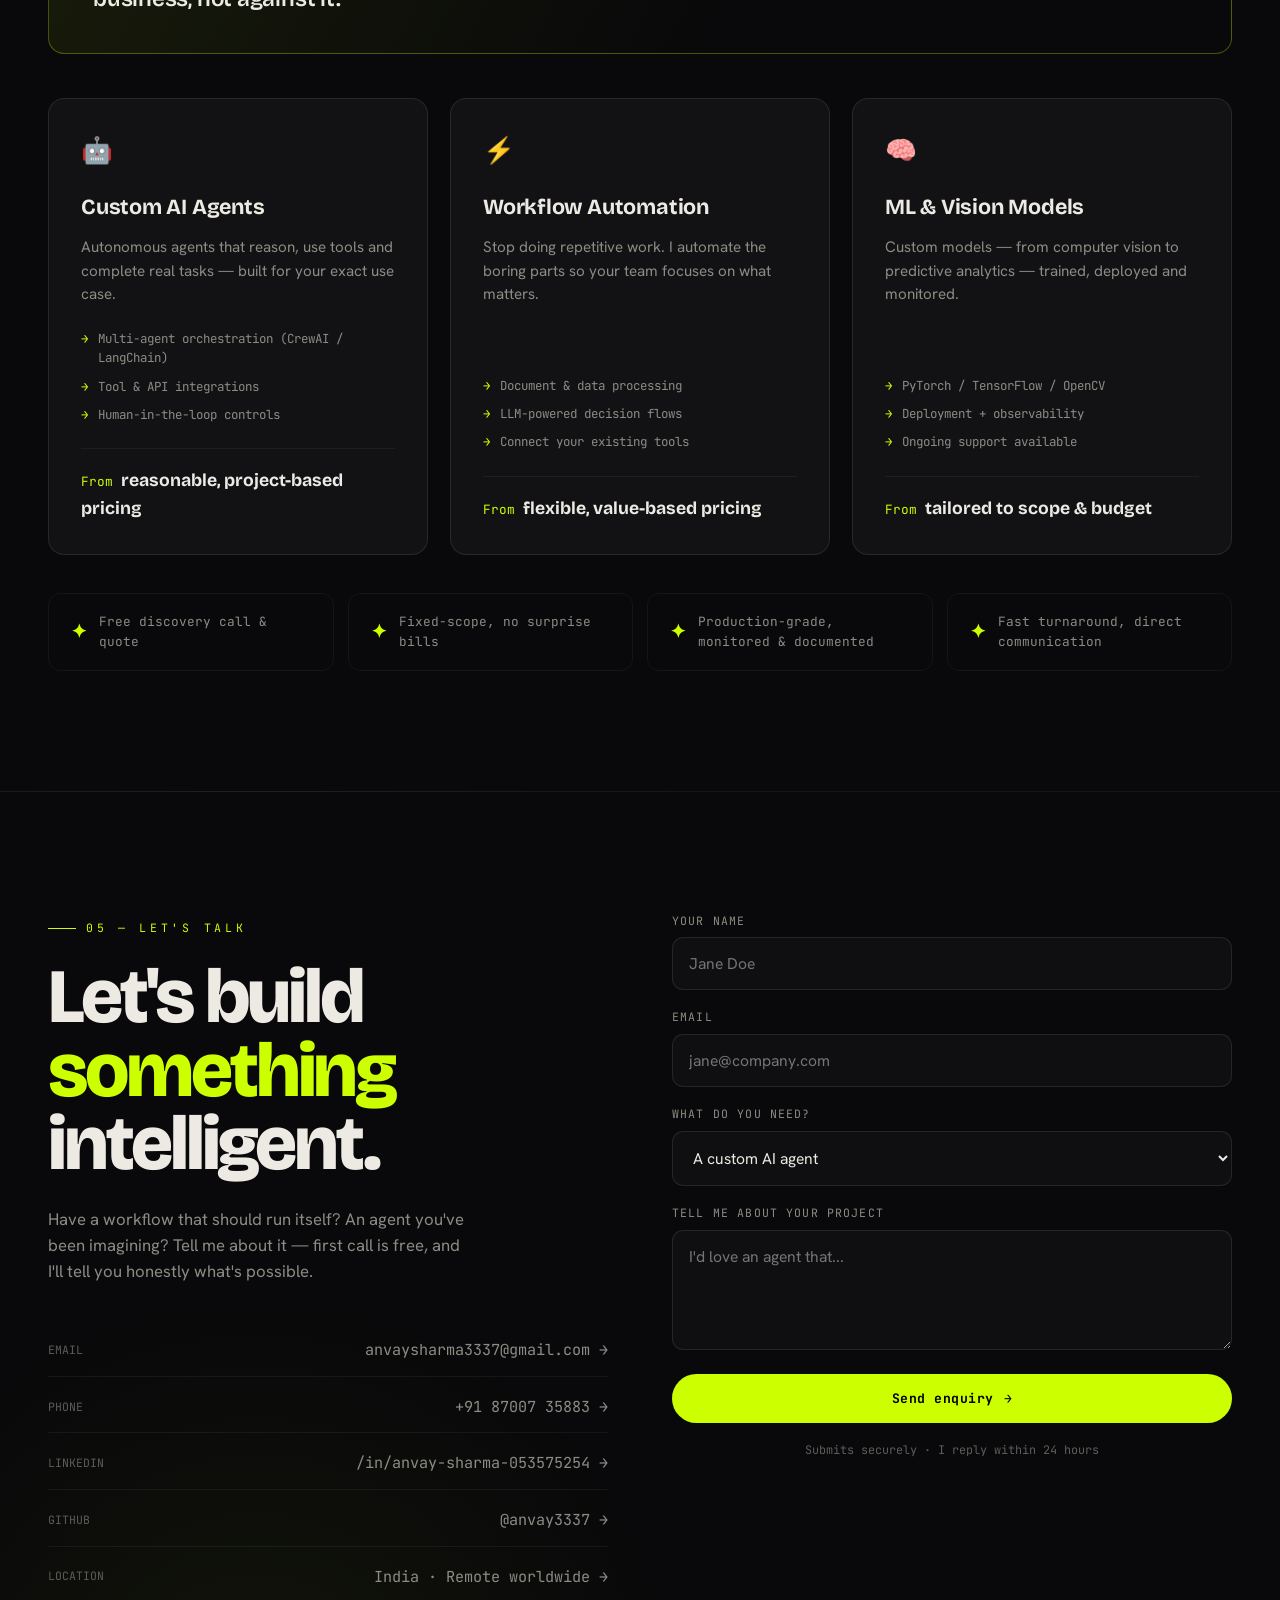
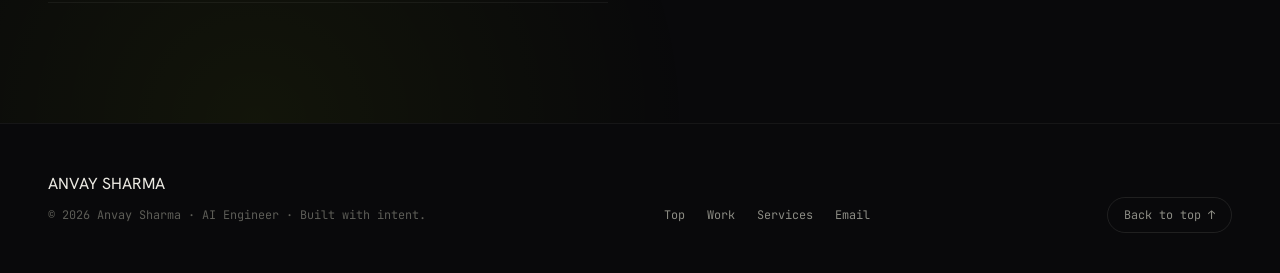
==== commit d9dabd7b: "Remove 3D head model and keep only updated brain.png background" ====
--- a/anvay-sharma-portfolio.html
+++ b/anvay-sharma-portfolio.html
@@ -927,11 +927,6 @@
   let formed=coarse;                          // touch devices form on load (no hover)
   const mouse={x:-9999,y:-9999,active:false};
 
-  // Load the transparent 3D brain model image (background already keyed out)
-  const brain3dImg = new Image();
-  brain3dImg.src = 'brain3d.png';
-  let brain3dLoaded = false;
-  brain3dImg.onload = () => { brain3dLoaded = true; };
 
   // Load 'updated brain.png' as a flat background behind the 3D model
   const updatedBrainImg = new Image();
@@ -1229,89 +1224,14 @@
       // ── Draw 'updated brain.png' as a faded flat background ──
       if (updatedBrainLoaded) {
         x.save();
-        x.globalAlpha = 0.28 * brainAmt;  // faded — acts as atmospheric background
-        const bgSize = D * breath * 0.88;  // slightly smaller than model scale
+        x.globalAlpha = 0.45 * brainAmt;  // faded — acts as atmospheric background
+        const bgSize = D * breath * 0.95;  // slightly larger for better coverage
         x.drawImage(
           updatedBrainImg,
           cx - bgSize / 2 + sway,
           cy - bgSize / 2,
           bgSize, bgSize
         );
-        x.restore();
-      }
-
-      // ── Draw transparent 3D brain model with cylindrical warp projection ──
-      // The image (brain3d.png) has transparency; we project it column-by-column
-      // onto a cylindrical surface that responds to rotationY for 3D depth effect.
-      if (brain3dLoaded) {
-        const iW = brain3dImg.width;   // source image width
-        const iH = brain3dImg.height;  // source image height
-        const N = 60;                  // number of vertical slices
-
-        // Model size on screen — sized relative to canvas D
-        const modelScale = D * breath * 0.72;
-        // Center the head model: image is 500x661, aspect ~0.756. We want head centered.
-        // The head occupies roughly the full image, centered around u=0.5 (horizontal center)
-        const modelH = modelScale * (iH / iW);  // keep aspect ratio
-
-        // Cylinder depth factor — how much the image curves in 3D
-        // rotationY shifts the "view angle" around the cylinder
-        const cylDepth = 0.18;  // fraction of width that curves into Z
-
-        x.save();
-        x.globalAlpha = 0.72 * brainAmt;  // slightly transparent so neural nodes show through
-
-        for (let i = 0; i < N; i++) {
-          const uL = i / N;
-          const uR = (i + 1) / N;
-          const uM = (uL + uR) / 2;
-
-          // Cylindrical Z: center of image is closest, edges curve back
-          const zL = -cylDepth * Math.sin(uL * Math.PI);
-          const zR = -cylDepth * Math.sin(uR * Math.PI);
-
-          // Map u from [0,1] image space to [-0.5, +0.5] model space centered at cx
-          // Then rotate around Y axis by rotationY
-          const objXL = uL - 0.5;
-          const objXR = uR - 0.5;
-
-          // Rotate left/right column edges around Y
-          const cosY = Math.cos(rotationY);
-          const sinY = Math.sin(rotationY);
-
-          const scrXL_raw = objXL * cosY - zL * sinY;
-          const zL_rot   = objXL * sinY + zL * cosY;
-          const scrXR_raw = objXR * cosY - zR * sinY;
-          const zR_rot   = objXR * sinY + zR * cosY;
-
-          // Perspective divide
-          const pL = 1.8 / (1.8 + zL_rot);
-          const pR = 1.8 / (1.8 + zR_rot);
-
-          // Map to canvas pixels — centered, scaled by modelScale
-          const dxL = cx + scrXL_raw * modelScale * pL + sway;
-          const dxR = cx + scrXR_raw * modelScale * pR + sway;
-          const dWidth = dxR - dxL;
-
-          if (dWidth <= 0) continue;  // column folded behind (back of cylinder)
-
-          // Vertical: apply mild rotationX tilt
-          // Top of image is at 0, bottom at iH. We offset by rotationX.
-          const topShift = rotationX * modelScale * 0.22;
-          const dTop = cy - modelH / 2 + topShift;
-
-          // Source column slice from brain3d.png
-          const srcX = Math.round(uL * iW);
-          const srcW = Math.max(1, Math.round(uR * iW) - srcX);
-
-          try {
-            x.drawImage(
-              brain3dImg,
-              srcX, 0, srcW, iH,          // source: column slice
-              dxL, dTop, dWidth, modelH   // dest: projected column on screen
-            );
-          } catch(e) {}
-        }
         x.restore();
       }
 
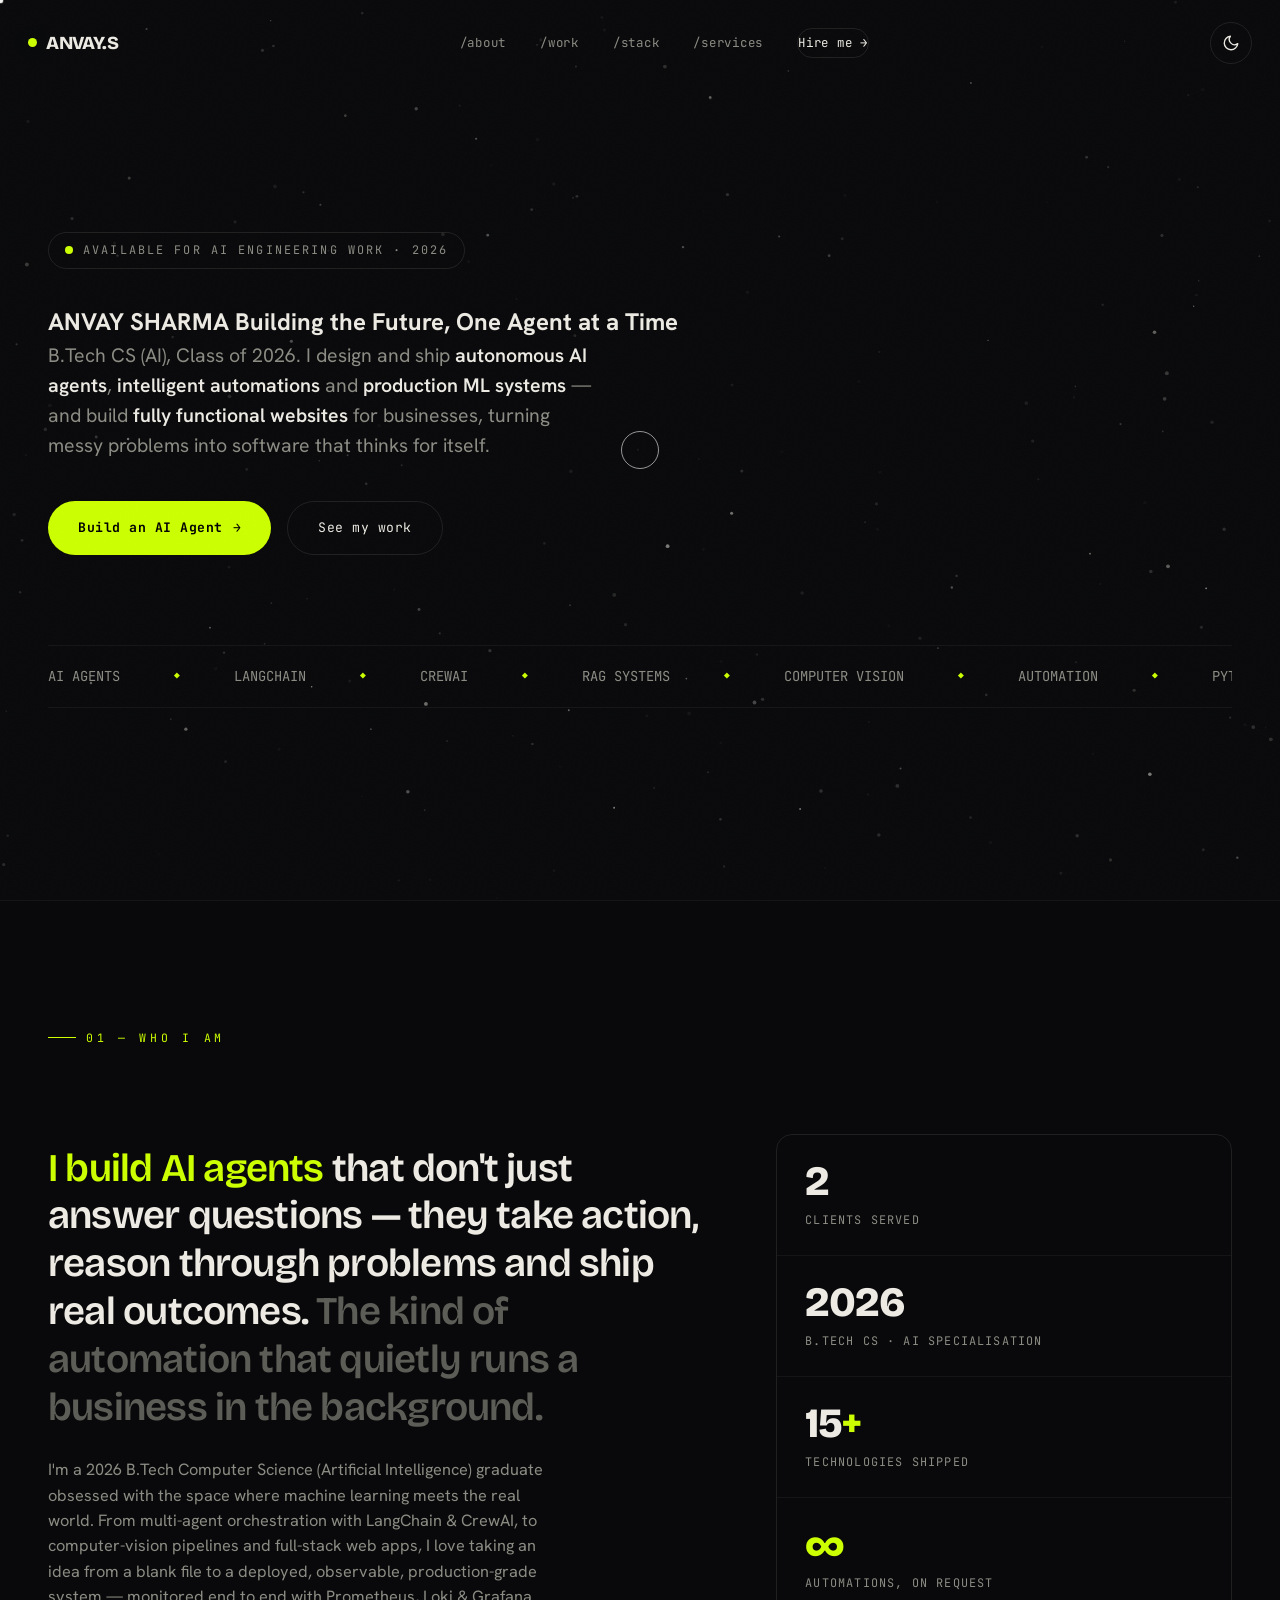
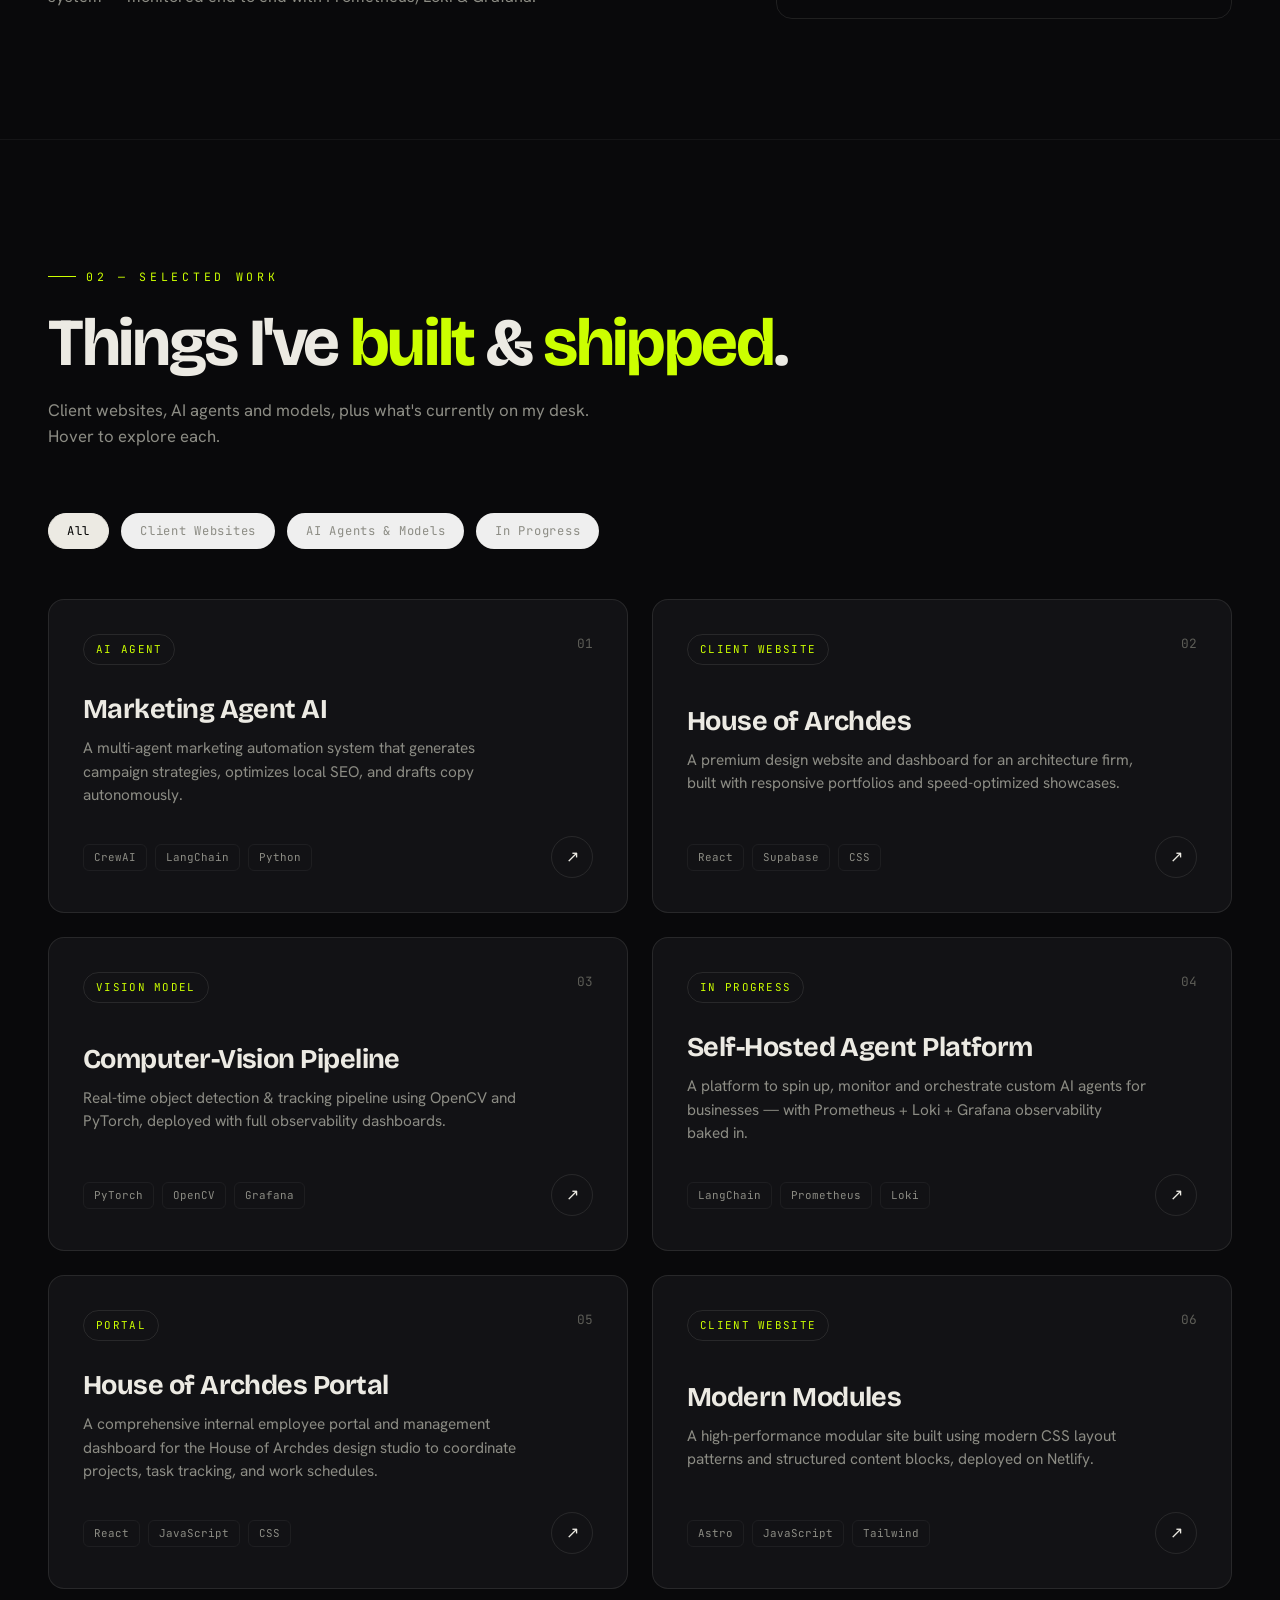
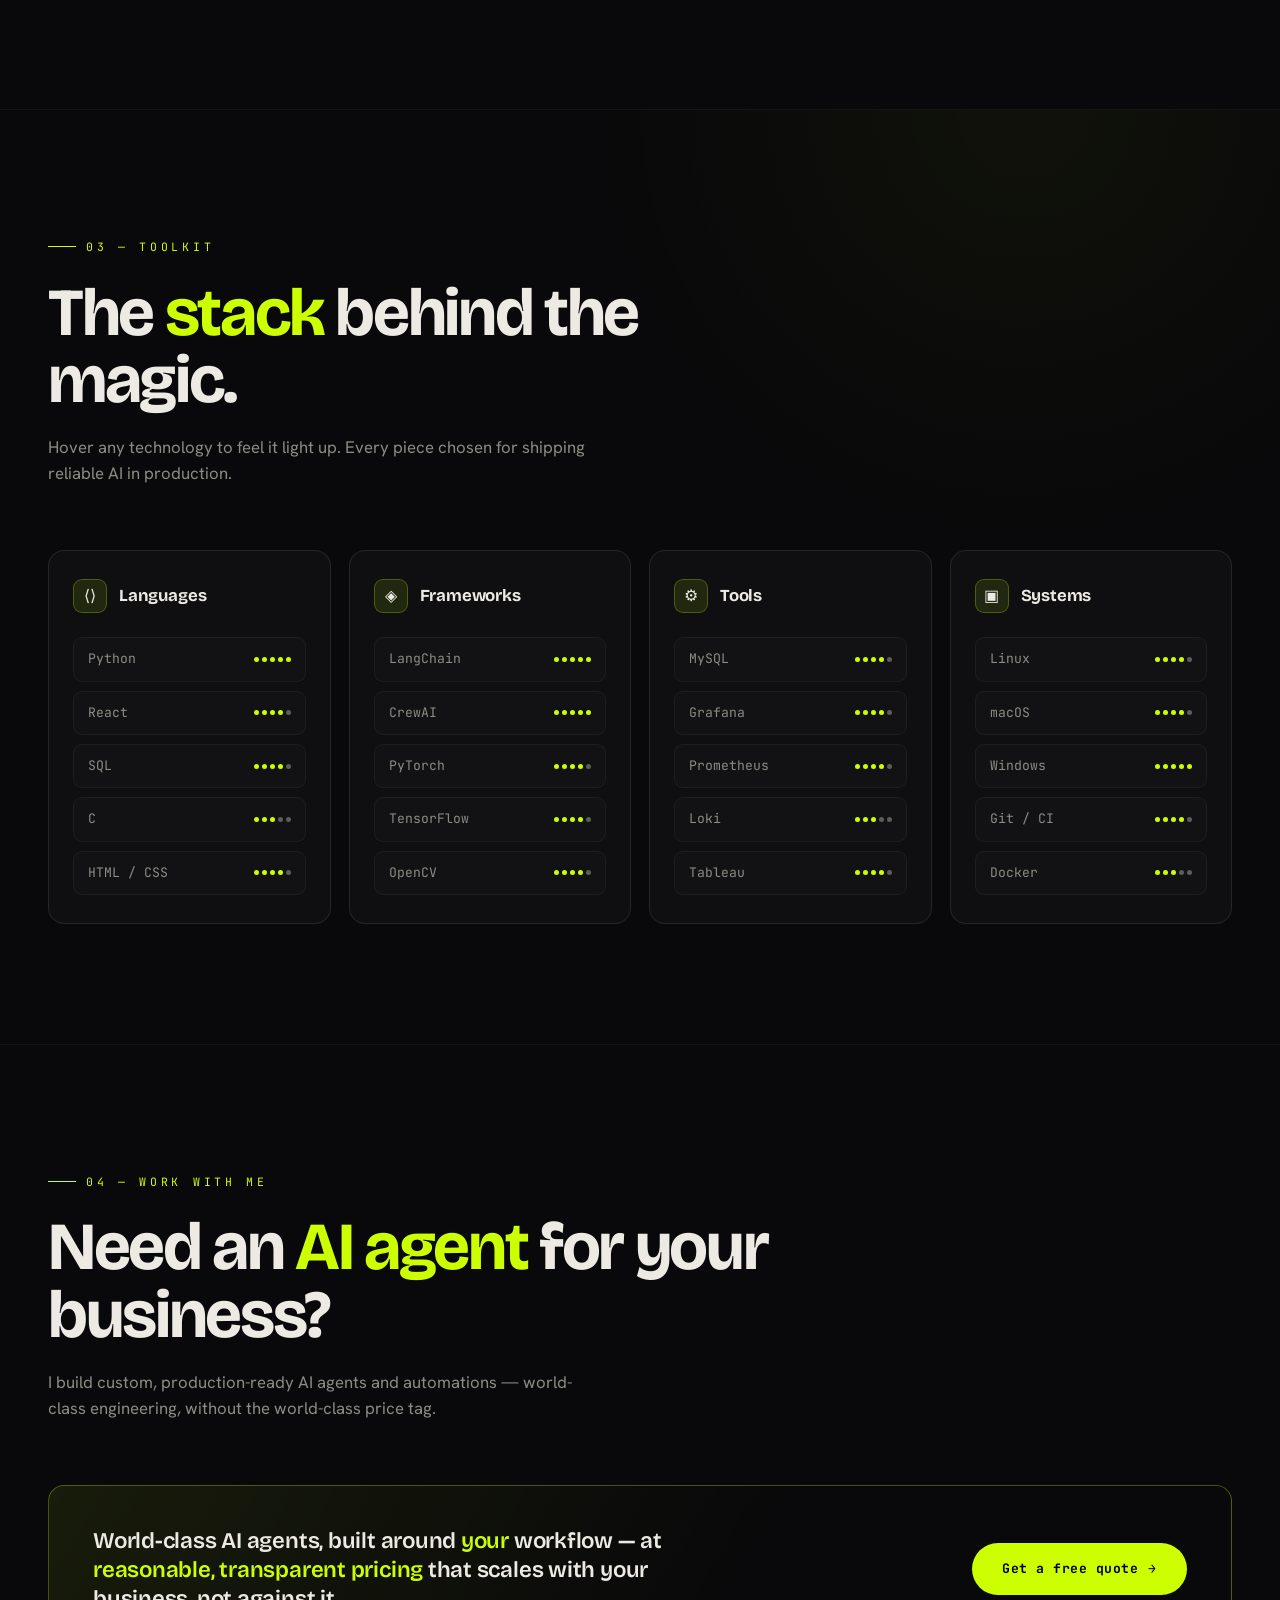
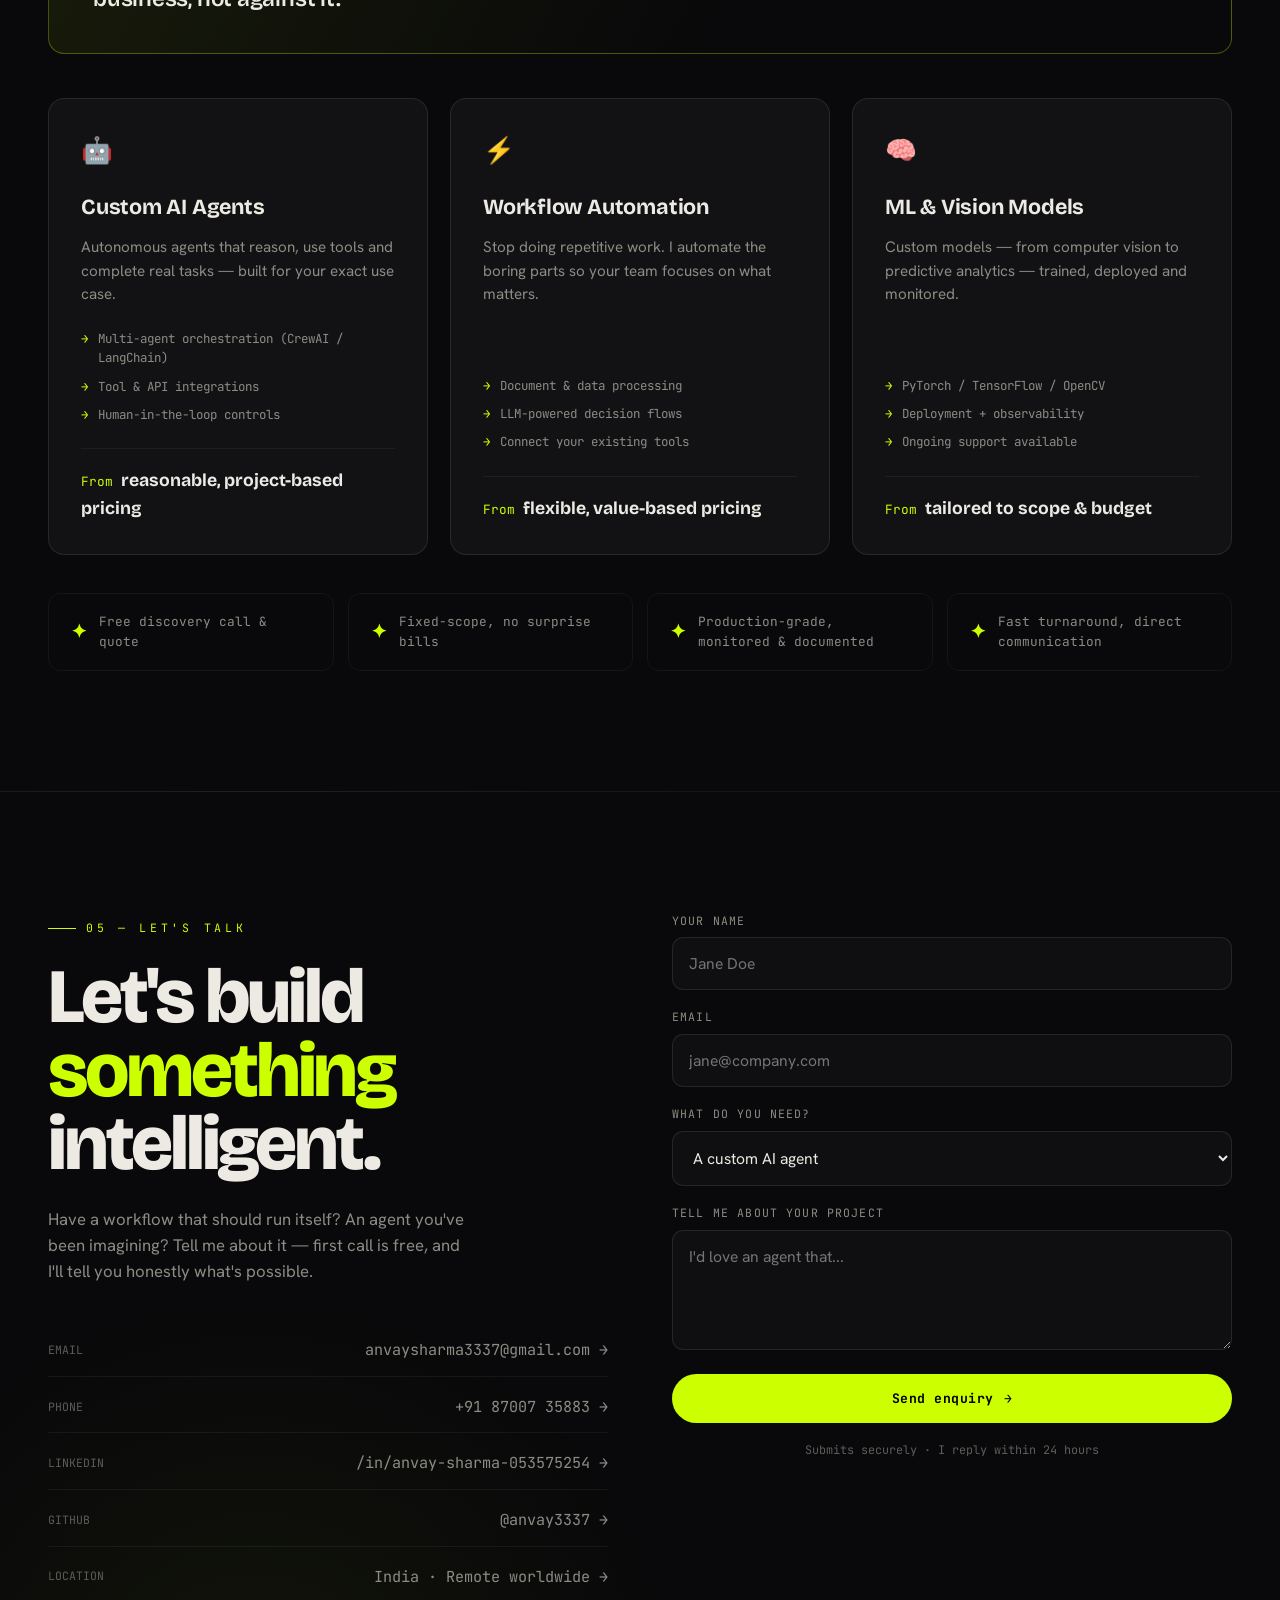
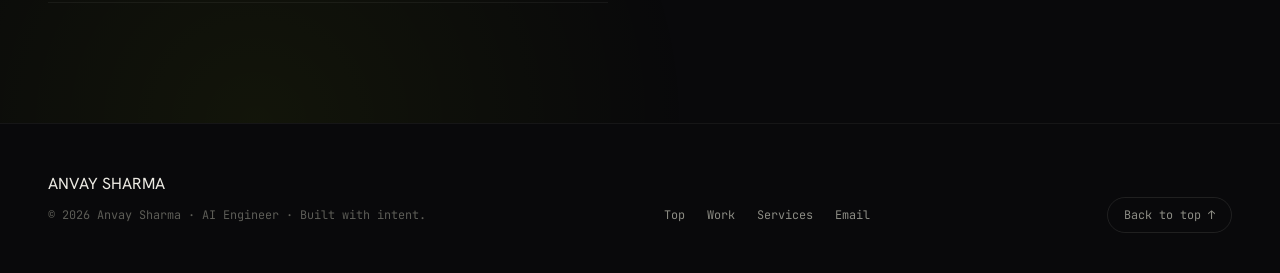
==== commit fbd5c7a5: "Make brain outline background transparent and color-match dynamic light/dark themes" ====
--- a/anvay-sharma-portfolio.html
+++ b/anvay-sharma-portfolio.html
@@ -928,11 +928,16 @@
   const mouse={x:-9999,y:-9999,active:false};
 
 
-  // Load 'updated brain.png' as a flat background behind the 3D model
-  const updatedBrainImg = new Image();
-  updatedBrainImg.src = 'updated brain.png';
-  let updatedBrainLoaded = false;
-  updatedBrainImg.onload = () => { updatedBrainLoaded = true; };
+  // Load transparent, theme-colored brain outline images
+  const brainDarkImg = new Image();
+  brainDarkImg.src = 'updated_brain_dark.png';
+  let brainDarkLoaded = false;
+  brainDarkImg.onload = () => { brainDarkLoaded = true; };
+
+  const brainLightImg = new Image();
+  brainLightImg.src = 'updated_brain_light.png';
+  let brainLightLoaded = false;
+  brainLightImg.onload = () => { brainLightLoaded = true; };
 
   // ---- Highly accurate anatomical lateral (side-view) human head/face/neck outline ----
   const HEAD_OUTLINE = [
@@ -1221,13 +1226,15 @@
 
       x.save();
 
-      // ── Draw 'updated brain.png' as a faded flat background ──
-      if (updatedBrainLoaded) {
+      // ── Draw transparent theme-matched brain background ──
+      const imgToDraw = light ? brainLightImg : brainDarkImg;
+      const imgLoaded = light ? brainLightLoaded : brainDarkLoaded;
+      if (imgLoaded) {
         x.save();
         x.globalAlpha = 0.45 * brainAmt;  // faded — acts as atmospheric background
         const bgSize = D * breath * 0.95;  // slightly larger for better coverage
         x.drawImage(
-          updatedBrainImg,
+          imgToDraw,
           cx - bgSize / 2 + sway,
           cy - bgSize / 2,
           bgSize, bgSize
